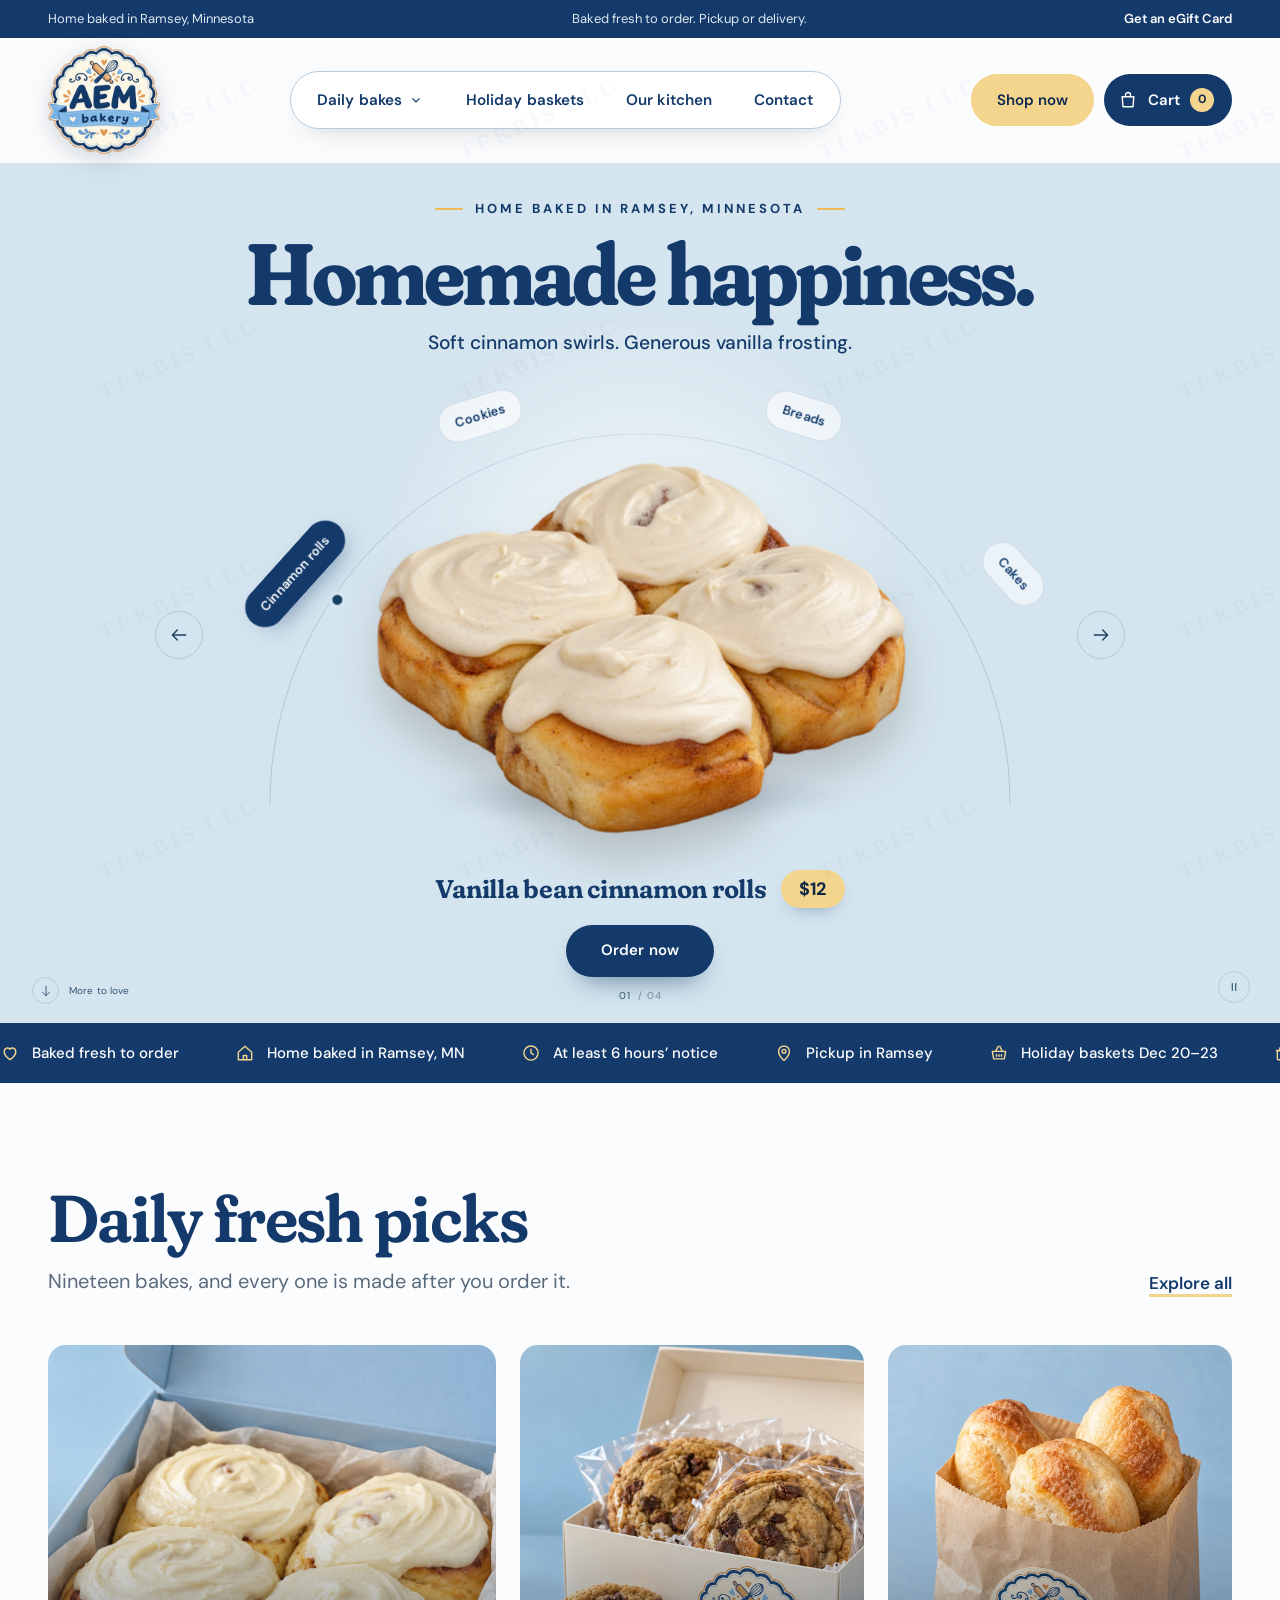
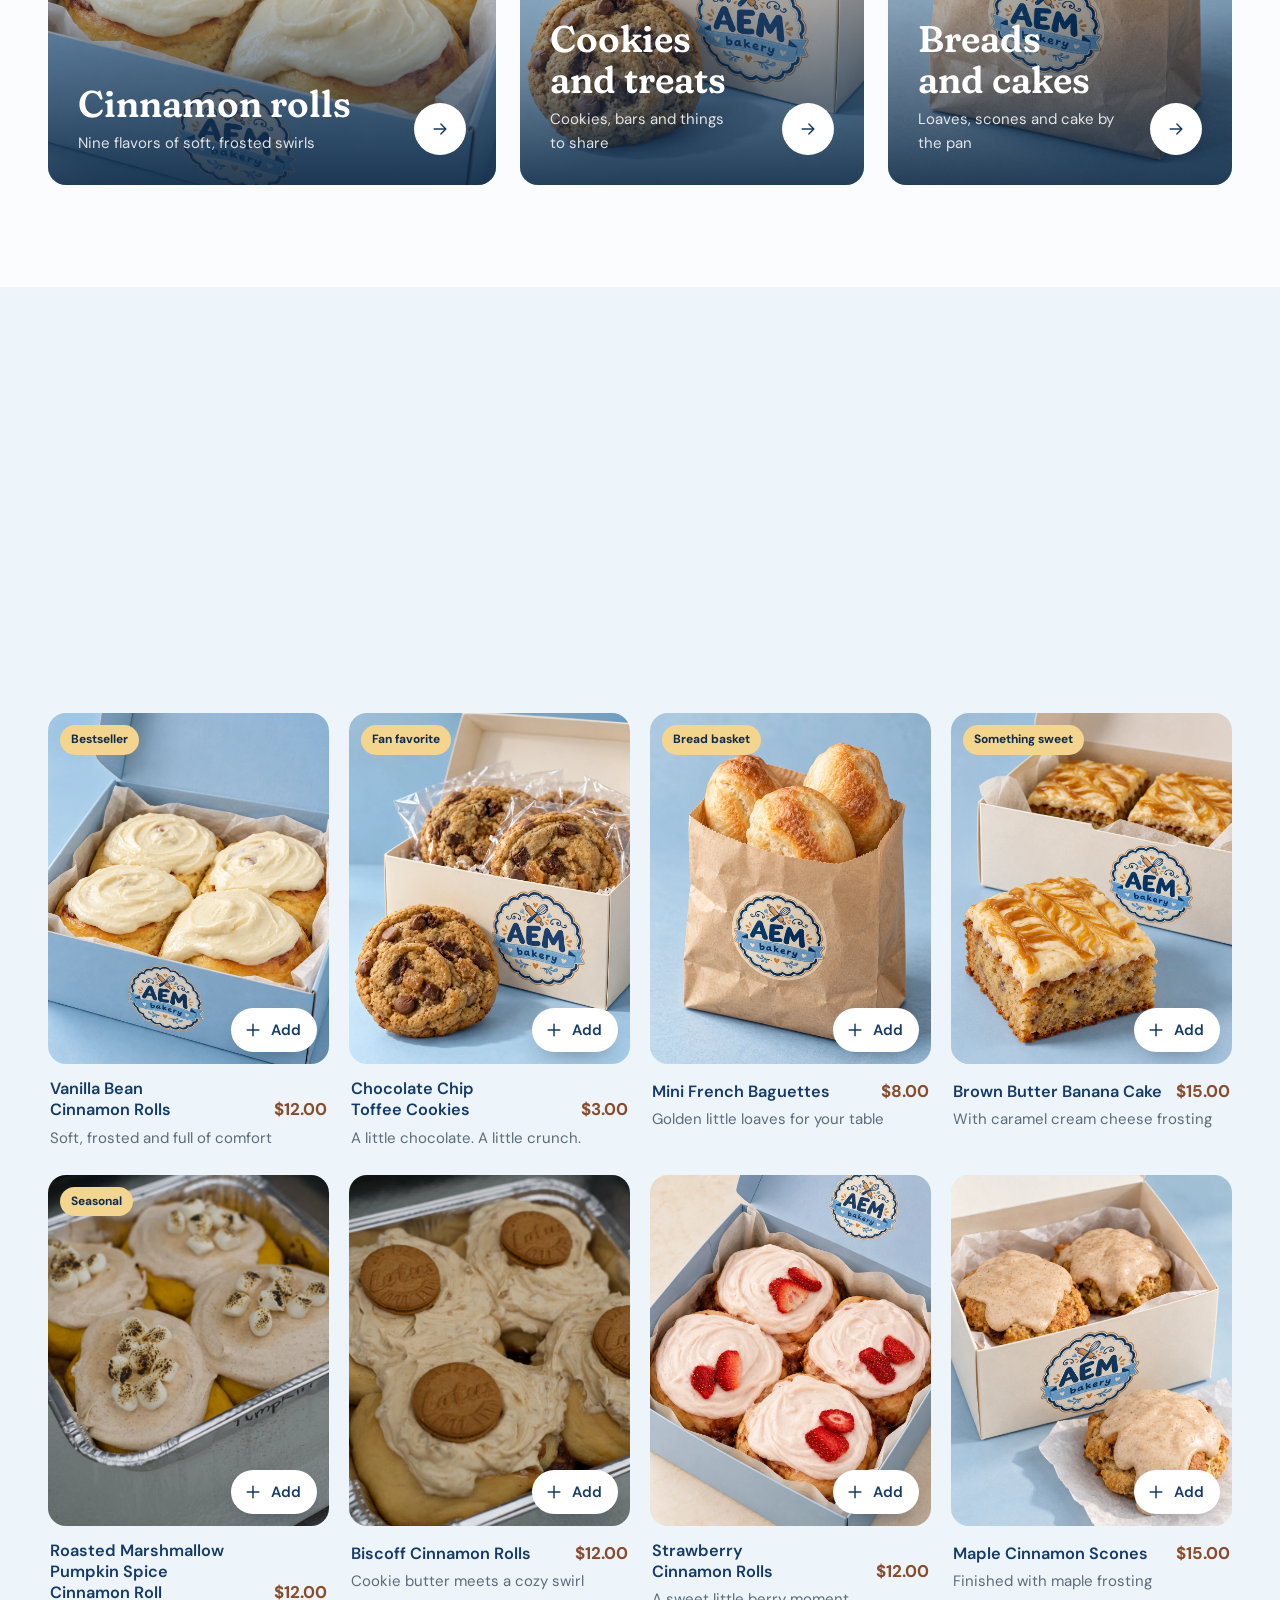
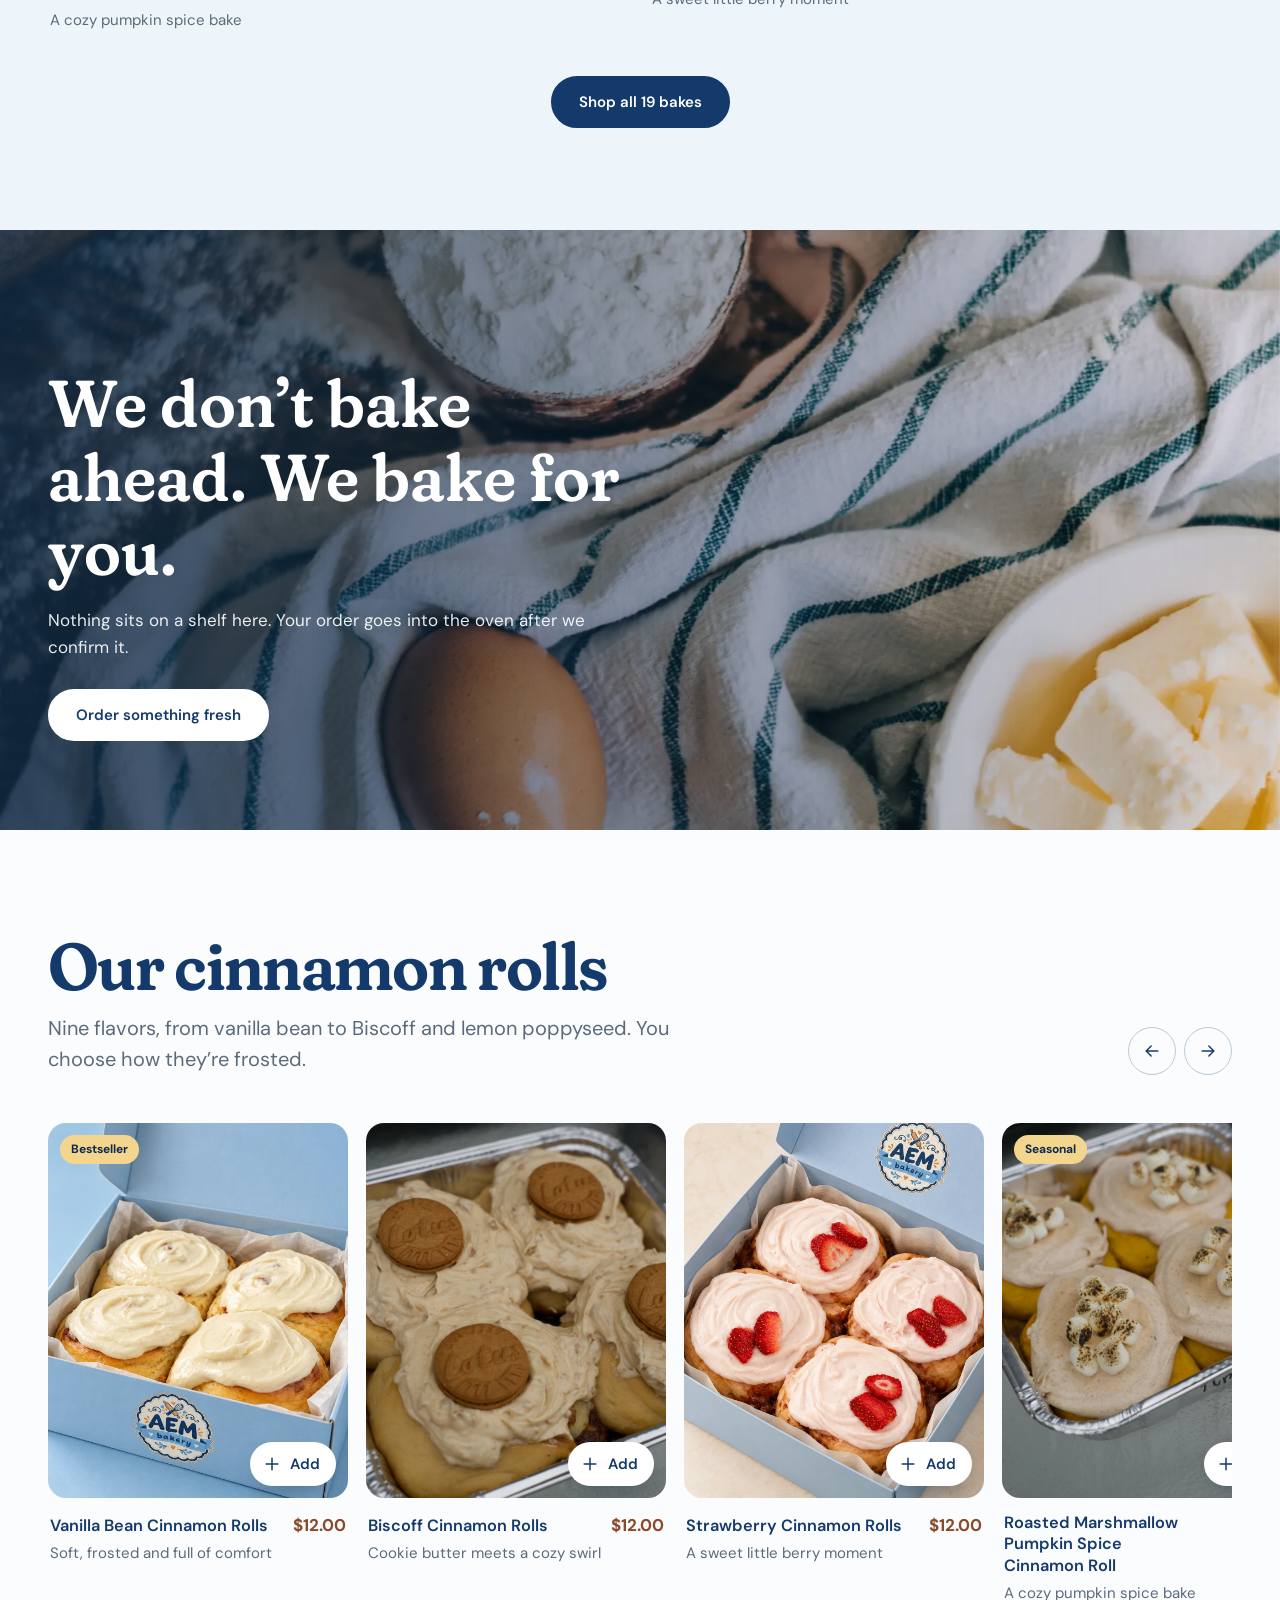
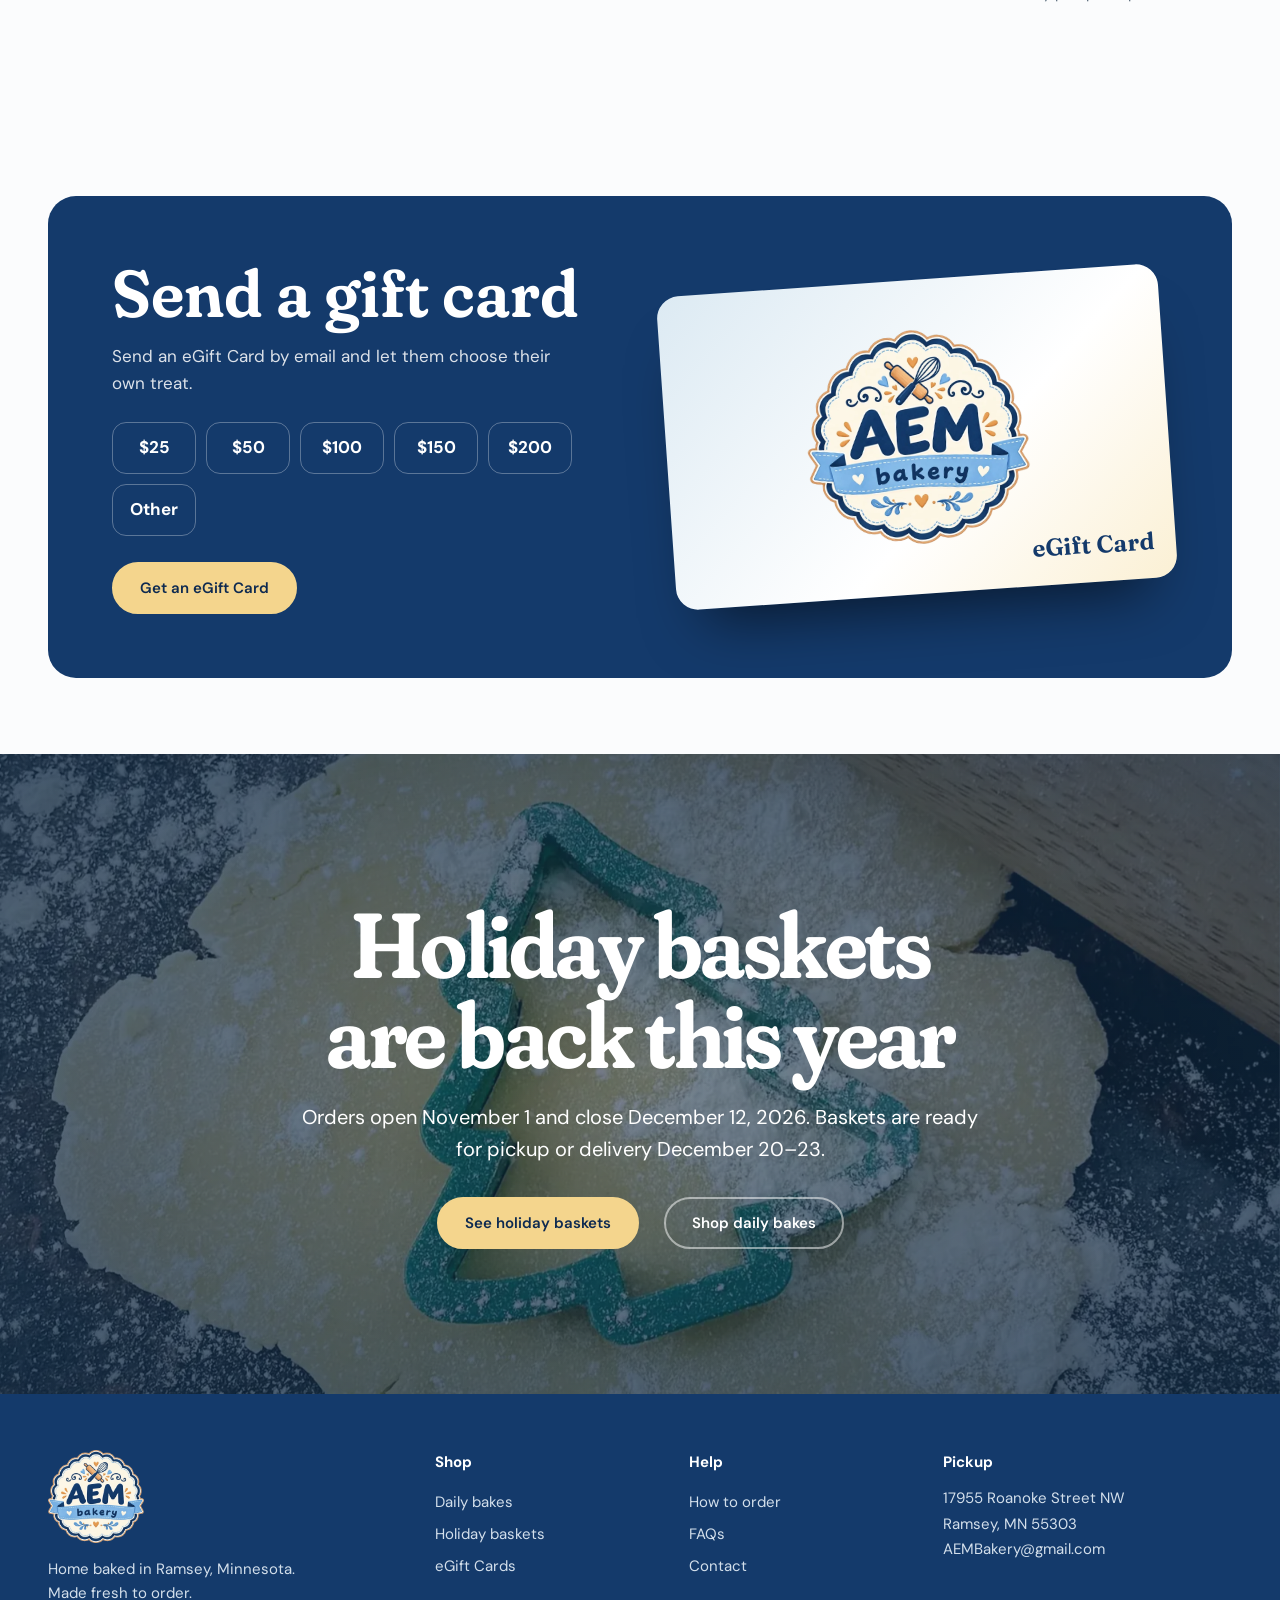
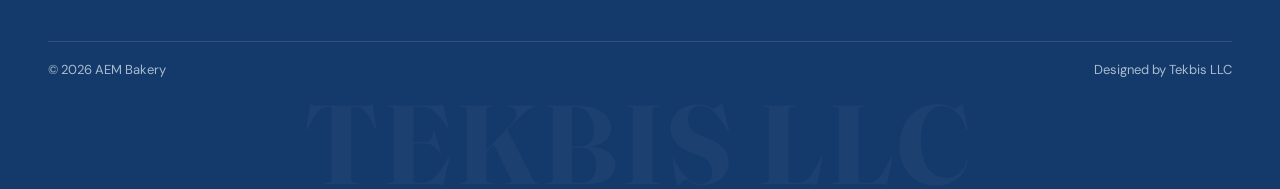
==== index.html @ f990e872 "first commit" ====
<!DOCTYPE html>

<html lang="en">
<head>
<meta charset="utf-8"/>
<meta content="width=device-width,initial-scale=1,viewport-fit=cover" name="viewport"/>
<title>AEM Bakery | Home-baked cinnamon rolls &amp; treats in Ramsey, MN</title>
<meta content="Home-baked cinnamon rolls, cookies, breads and cakes in Ramsey, Minnesota. Order online for pickup or delivery, baked fresh to order." name="description"/>
<meta content="#173a5e" name="theme-color"/>
<meta content="website" property="og:type"/>
<meta content="AEM Bakery | Home-baked cinnamon rolls &amp; treats in Ramsey, MN" property="og:title"/>
<meta content="Home-baked cinnamon rolls, cookies, breads and cakes in Ramsey, Minnesota. Order online for pickup or delivery, baked fresh to order." property="og:description"/>
<meta content="assets/studio-rolls.webp" property="og:image"/>
<link href="assets/logo.png" rel="icon" type="image/png"/>
<link as="font" crossorigin="" href="assets/fonts/fraunces-latin-full-normal.woff2" rel="preload" type="font/woff2"/>
<link as="font" crossorigin="" href="assets/fonts/dm-sans-latin-wght-normal.woff2" rel="preload" type="font/woff2"/>
<link href="https://images.unsplash.com" rel="preconnect"/>
<link href="site.css" rel="stylesheet"/>
<link href="hero.css" rel="stylesheet"/>
<link href="hero-3d.css" rel="stylesheet"/>
<script defer="" src="products.js"></script>
<script defer="" src="config.js"></script>
<script defer="" src="assets/vendor/supabase.js"></script>
<script defer="" src="data.js"></script>
<script defer="" src="app.js"></script>
</head>
<body data-page="home">
<a class="skip" href="#main">Skip to content</a>
<div class="utility"><div class="wrap">
<span class="utility-side">Home baked in Ramsey, Minnesota</span>
<span class="utility-mid">Baked fresh to order. Pickup or delivery.</span>
<span class="utility-side"><a href="gift-cards.html">Get an eGift Card</a></span>
</div></div>
<header class="site-header">
<div class="wrap header-inner">
<button aria-controls="nav-drawer" aria-expanded="false" aria-label="Open menu" class="icon-btn menu-btn"><svg aria-hidden="true" class="ui-icon" fill="none" stroke="currentColor" stroke-linecap="round" stroke-linejoin="round" stroke-width="1.7" viewbox="0 0 24 24"><path d="M4 7h16M4 12h16M4 17h10"></path></svg></button>
<a aria-label="AEM Bakery home" class="brand" href="index.html"><img alt="AEM Bakery" height="88" src="assets/logo-badge.webp" width="91"/></a>
<nav aria-label="Main" class="main-nav">
<div class="nav-item">
<button aria-controls="mega-shop" aria-expanded="false" class="nav-trigger">Daily bakes <svg aria-hidden="true" class="ui-icon" fill="none" stroke="currentColor" stroke-linecap="round" stroke-linejoin="round" stroke-width="1.7" viewbox="0 0 24 24"><path d="m7 10 5 5 5-5"></path></svg></button>
<div class="mega" id="mega-shop">
<div class="mega-links">
<a class="mega-link" href="shop.html"><img alt="" loading="lazy" src="assets/menu-18.webp"/><div><strong>Everything we bake</strong><span>All 19 daily bakes</span></div></a>
<a class="mega-link" href="shop.html?category=rolls"><img alt="" loading="lazy" src="assets/studio-rolls.webp"/><div><strong>Cinnamon rolls</strong><span>Nine flavors of soft, frosted swirls</span></div></a><a class="mega-link" href="shop.html?category=treats"><img alt="" loading="lazy" src="assets/studio-cookies.webp"/><div><strong>Cookies and treats</strong><span>Cookies, bars and things to share</span></div></a><a class="mega-link" href="shop.html?category=bakes"><img alt="" loading="lazy" src="assets/studio-bread.webp"/><div><strong>Breads and cakes</strong><span>Loaves, scones and cake by the pan</span></div></a>
</div>
<a class="mega-feature" href="holiday-baskets.html">
<img alt="" loading="lazy" src="assets/studio-strawberry.webp"/>
<div><strong>Holiday baskets</strong><span>Order Nov 1 – Dec 12, pickup Dec 20–23</span></div>
</a>
<div class="mega-foot"><span>Baked fresh to order, ready in as little as 6 hours</span><a class="link" href="gift-cards.html">eGift Cards</a></div>
</div>
</div>
<a href="holiday-baskets.html">Holiday baskets</a>
<a href="our-kitchen.html">Our kitchen</a>
<a href="contact.html">Contact</a>
</nav>
<div class="header-actions">
<a class="btn btn--butter" href="shop.html">Shop now</a>
<button aria-label="Open cart" class="cart-btn" data-open-cart=""><svg aria-hidden="true" class="ui-icon" fill="none" stroke="currentColor" stroke-linecap="round" stroke-linejoin="round" stroke-width="1.7" viewbox="0 0 24 24"><path d="M5 8h14l-1 12H6L5 8Z"></path><path d="M9 8V6a3 3 0 0 1 6 0v2"></path></svg><span class="cart-label">Cart</span><span class="cart-count" data-cart-count="">0</span></button>
</div>
</div>
</header>
<div class="drawer-backdrop" data-backdrop=""></div>
<aside aria-hidden="true" aria-label="Menu" class="nav-drawer" id="nav-drawer" inert="">
<div class="drawer-head"><a aria-label="Home" href="index.html"><img alt="AEM Bakery" src="assets/logo-badge.webp"/></a><button aria-label="Close menu" class="icon-btn" data-close-nav=""><svg aria-hidden="true" class="ui-icon" fill="none" stroke="currentColor" stroke-linecap="round" stroke-linejoin="round" stroke-width="1.7" viewbox="0 0 24 24"><path d="m6 6 12 12M18 6 6 18"></path></svg></button></div>
<nav aria-label="Mobile" class="drawer-links">
<a href="shop.html">Daily bakes <svg aria-hidden="true" class="ui-icon" fill="none" stroke="currentColor" stroke-linecap="round" stroke-linejoin="round" stroke-width="1.7" viewbox="0 0 24 24"><path d="M5 12h14m-6-6 6 6-6 6"></path></svg></a>
<a href="holiday-baskets.html">Holiday baskets <svg aria-hidden="true" class="ui-icon" fill="none" stroke="currentColor" stroke-linecap="round" stroke-linejoin="round" stroke-width="1.7" viewbox="0 0 24 24"><path d="M5 12h14m-6-6 6 6-6 6"></path></svg></a>
<a href="our-kitchen.html">Our kitchen <svg aria-hidden="true" class="ui-icon" fill="none" stroke="currentColor" stroke-linecap="round" stroke-linejoin="round" stroke-width="1.7" viewbox="0 0 24 24"><path d="M5 12h14m-6-6 6 6-6 6"></path></svg></a>
<a href="contact.html">Contact <svg aria-hidden="true" class="ui-icon" fill="none" stroke="currentColor" stroke-linecap="round" stroke-linejoin="round" stroke-width="1.7" viewbox="0 0 24 24"><path d="M5 12h14m-6-6 6 6-6 6"></path></svg></a>
</nav>
<div class="drawer-foot">
<a class="btn btn--block" href="shop.html">Shop now</a>
</div>
</aside>
<main id="main">
<section aria-label="AEM Bakery signature bakes" aria-roledescription="carousel" class="hero hero-minimal hero-3d"><div class="minimal-heading"><p data-edit="index.001">HOME BAKED IN RAMSEY, MINNESOTA</p><h1 data-edit="index.002">Homemade happiness.</h1><p class="minimal-description" id="hero-description">Soft cinnamon swirls. Generous vanilla frosting.</p></div><div aria-label="Choose a bakery collection" class="signature-orbit" role="group"><svg aria-hidden="true" class="arc-lines" viewbox="0 0 860 500"><path d="M60 455a370 370 0 0 1 740 0"></path></svg><button aria-pressed="true" class="orbit-label selected" data-slide="0">Cinnamon rolls</button><button aria-pressed="false" class="orbit-label" data-slide="1">Cookies</button><button aria-pressed="false" class="orbit-label" data-slide="2">Breads</button><button aria-pressed="false" class="orbit-label" data-slide="3">Cakes</button><div class="orbit-pointer"><span></span></div><div class="hero-stage"><div class="hero-products"><span aria-hidden="true" class="hero-plate"></span><img alt="Vanilla bean cinnamon rolls, without packaging" class="hero-product active" fetchpriority="high" src="assets/hero-clean-rolls.webp"/><img alt="Chocolate chip toffee cookies, without packaging" class="hero-product" src="assets/hero-clean-cookies.webp"/><img alt="Golden mini French baguettes, without packaging" class="hero-product" src="assets/hero-clean-bread.webp"/><img alt="Caramel-frosted banana cake pieces, without packaging" class="hero-product" src="assets/hero-clean-cake.webp"/></div></div></div><div class="minimal-product"><div class="minimal-product-line"><h2 id="hero-name">Vanilla bean cinnamon rolls</h2><span aria-hidden="true" class="minimal-divider"></span><strong id="hero-price">$12</strong></div><a class="button" href="shop.html#item-vanilla-bean-cinnamon-rolls" id="hero-order">Order now <span><svg aria-hidden="true" class="ui-icon" fill="none" stroke="currentColor" stroke-linecap="round" stroke-linejoin="round" stroke-width="1.6" viewbox="0 0 24 24"><path d="M4 12h16m-6-6 6 6-6 6"></path></svg></span></a></div><div class="hero-controls"><button aria-label="Previous bake" id="prev"><svg aria-hidden="true" class="ui-icon" fill="none" stroke="currentColor" stroke-linecap="round" stroke-linejoin="round" stroke-width="1.6" viewbox="0 0 24 24"><path d="M20 12H4m6-6-6 6 6 6"></path></svg></button><span id="slide-count">01 <i>/ 04</i></span><button aria-label="Next bake" id="next"><svg aria-hidden="true" class="ui-icon" fill="none" stroke="currentColor" stroke-linecap="round" stroke-linejoin="round" stroke-width="1.6" viewbox="0 0 24 24"><path d="M4 12h16m-6-6 6 6-6 6"></path></svg></button><button aria-label="Pause slideshow" aria-pressed="false" id="pause"><svg aria-hidden="true" class="ui-icon" fill="none" stroke="currentColor" stroke-linecap="round" stroke-width="1.7" viewbox="0 0 24 24"><path d="M9 6v12M15 6v12"></path></svg></button></div><a class="hero-scroll" href="#discover"><span><svg aria-hidden="true" class="ui-icon" fill="none" stroke="currentColor" stroke-linecap="round" stroke-linejoin="round" stroke-width="1.6" viewbox="0 0 24 24"><path d="M12 4v16m-6-6 6 6 6-6"></path></svg></span>More to love</a></section>
<div aria-label="Why order with us" class="promise"><ul><li><svg aria-hidden="true" class="ui-icon" fill="none" stroke="currentColor" stroke-linecap="round" stroke-linejoin="round" stroke-width="1.7" viewbox="0 0 24 24"><path d="M12 20s-7-4.3-7-10a4 4 0 0 1 7-2.6A4 4 0 0 1 19 10c0 5.7-7 10-7 10Z"></path></svg>Baked fresh to order</li><li><svg aria-hidden="true" class="ui-icon" fill="none" stroke="currentColor" stroke-linecap="round" stroke-linejoin="round" stroke-width="1.7" viewbox="0 0 24 24"><path d="M4 11 12 4l8 7v9H4v-9Z"></path><path d="M10 20v-5h4v5"></path></svg>Home baked in Ramsey, MN</li><li><svg aria-hidden="true" class="ui-icon" fill="none" stroke="currentColor" stroke-linecap="round" stroke-linejoin="round" stroke-width="1.7" viewbox="0 0 24 24"><circle cx="12" cy="12" r="8.5"></circle><path d="M12 7.5V12l3 2"></path></svg>At least 6 hours’ notice</li><li><svg aria-hidden="true" class="ui-icon" fill="none" stroke="currentColor" stroke-linecap="round" stroke-linejoin="round" stroke-width="1.7" viewbox="0 0 24 24"><path d="M12 21s-6.5-5.6-6.5-11a6.5 6.5 0 0 1 13 0c0 5.4-6.5 11-6.5 11Z"></path><circle cx="12" cy="10" r="2.3"></circle></svg>Pickup in Ramsey</li><li><svg aria-hidden="true" class="ui-icon" fill="none" stroke="currentColor" stroke-linecap="round" stroke-linejoin="round" stroke-width="1.7" viewbox="0 0 24 24"><path d="M4 10h16l-1.6 9H5.6L4 10Z"></path><path d="m8 10 3-6M16 10l-3-6M9 14v2M12 14v2M15 14v2"></path></svg>Holiday baskets Dec 20–23</li><li><svg aria-hidden="true" class="ui-icon" fill="none" stroke="currentColor" stroke-linecap="round" stroke-linejoin="round" stroke-width="1.7" viewbox="0 0 24 24"><rect height="11" rx="1.5" width="16" x="4" y="9"></rect><path d="M3 9h18M12 9v11M12 9S9.5 4 7.5 5.5 9 9 12 9Zm0 0s2.5-5 4.5-3.5S15 9 12 9Z"></path></svg>eGift Cards available</li><li><svg aria-hidden="true" class="ui-icon" fill="none" stroke="currentColor" stroke-linecap="round" stroke-linejoin="round" stroke-width="1.7" viewbox="0 0 24 24"><path d="M12 20s-7-4.3-7-10a4 4 0 0 1 7-2.6A4 4 0 0 1 19 10c0 5.7-7 10-7 10Z"></path></svg>Baked fresh to order</li><li><svg aria-hidden="true" class="ui-icon" fill="none" stroke="currentColor" stroke-linecap="round" stroke-linejoin="round" stroke-width="1.7" viewbox="0 0 24 24"><path d="M4 11 12 4l8 7v9H4v-9Z"></path><path d="M10 20v-5h4v5"></path></svg>Home baked in Ramsey, MN</li><li><svg aria-hidden="true" class="ui-icon" fill="none" stroke="currentColor" stroke-linecap="round" stroke-linejoin="round" stroke-width="1.7" viewbox="0 0 24 24"><circle cx="12" cy="12" r="8.5"></circle><path d="M12 7.5V12l3 2"></path></svg>At least 6 hours’ notice</li><li><svg aria-hidden="true" class="ui-icon" fill="none" stroke="currentColor" stroke-linecap="round" stroke-linejoin="round" stroke-width="1.7" viewbox="0 0 24 24"><path d="M12 21s-6.5-5.6-6.5-11a6.5 6.5 0 0 1 13 0c0 5.4-6.5 11-6.5 11Z"></path><circle cx="12" cy="10" r="2.3"></circle></svg>Pickup in Ramsey</li><li><svg aria-hidden="true" class="ui-icon" fill="none" stroke="currentColor" stroke-linecap="round" stroke-linejoin="round" stroke-width="1.7" viewbox="0 0 24 24"><path d="M4 10h16l-1.6 9H5.6L4 10Z"></path><path d="m8 10 3-6M16 10l-3-6M9 14v2M12 14v2M15 14v2"></path></svg>Holiday baskets Dec 20–23</li><li><svg aria-hidden="true" class="ui-icon" fill="none" stroke="currentColor" stroke-linecap="round" stroke-linejoin="round" stroke-width="1.7" viewbox="0 0 24 24"><rect height="11" rx="1.5" width="16" x="4" y="9"></rect><path d="M3 9h18M12 9v11M12 9S9.5 4 7.5 5.5 9 9 12 9Zm0 0s2.5-5 4.5-3.5S15 9 12 9Z"></path></svg>eGift Cards available</li></ul></div>
<section class="section" id="discover"><div class="wrap">
<div class="section-head"><div><h2 class="t-h2" data-edit="index.003">Daily fresh picks</h2><p class="t-lede" data-edit="index.004">Nineteen bakes, and every one is made after you order it.</p></div><a class="link" data-edit="index.005" href="shop.html">Explore all</a></div>
<div class="cat-grid"><a class="cat-tile" href="shop.html?category=rolls"><img alt="" data-edit="index.006" loading="lazy" src="assets/studio-rolls.webp"/><div class="cat-tile-body"><div><h3 data-edit="index.007">Cinnamon rolls</h3><p data-edit="index.008">Nine flavors of soft, frosted swirls</p></div><span class="round"><svg aria-hidden="true" class="ui-icon" fill="none" stroke="currentColor" stroke-linecap="round" stroke-linejoin="round" stroke-width="1.7" viewbox="0 0 24 24"><path d="M5 12h14m-6-6 6 6-6 6"></path></svg></span></div></a><a class="cat-tile" href="shop.html?category=treats"><img alt="" data-edit="index.009" loading="lazy" src="assets/studio-cookies.webp"/><div class="cat-tile-body"><div><h3 data-edit="index.010">Cookies and treats</h3><p data-edit="index.011">Cookies, bars and things to share</p></div><span class="round"><svg aria-hidden="true" class="ui-icon" fill="none" stroke="currentColor" stroke-linecap="round" stroke-linejoin="round" stroke-width="1.7" viewbox="0 0 24 24"><path d="M5 12h14m-6-6 6 6-6 6"></path></svg></span></div></a><a class="cat-tile" href="shop.html?category=bakes"><img alt="" data-edit="index.012" loading="lazy" src="assets/studio-bread.webp"/><div class="cat-tile-body"><div><h3 data-edit="index.013">Breads and cakes</h3><p data-edit="index.014">Loaves, scones and cake by the pan</p></div><span class="round"><svg aria-hidden="true" class="ui-icon" fill="none" stroke="currentColor" stroke-linecap="round" stroke-linejoin="round" stroke-width="1.7" viewbox="0 0 24 24"><path d="M5 12h14m-6-6 6 6-6 6"></path></svg></span></div></a></div>
</div></section>
<section class="section section--frost"><div class="wrap">
<div class="section-head"><div><h2 class="t-h2" data-edit="index.015">Our most popular bakes</h2><p class="t-lede" data-edit="index.016">Add what you like to your cart. You’ll choose pickup or delivery at checkout and pay securely online.</p></div>
<div aria-label="Filter bakes" class="tabs" role="group"><button aria-pressed="true" class="tab" data-home-filter="all">Bestsellers</button><button aria-pressed="false" class="tab" data-home-filter="rolls">Cinnamon rolls</button><button aria-pressed="false" class="tab" data-home-filter="treats">Cookies and treats</button><button aria-pressed="false" class="tab" data-home-filter="bakes">Breads and cakes</button></div>
</div>
<div class="product-grid" data-products="home"></div>
<div style="text-align:center;margin-top:44px"><a class="btn" data-edit="index.017" href="shop.html">Shop all 19 bakes</a></div>
</div></section>
<section class="photo-band" data-parallax="">
<img alt="Flour, eggs and butter on a striped kitchen towel" data-edit="index.018" decoding="async" loading="lazy" src="assets/stock/flatlay.webp"/>
<div class="wrap"><blockquote data-edit="index.019">We don’t bake ahead. We bake for you.</blockquote><p data-edit="index.020">Nothing sits on a shelf here. Your order goes into the oven after we confirm it.</p><a class="btn btn--light" data-edit="index.021" href="shop.html">Order something fresh</a></div>
</section>
<section class="section"><div class="wrap">
<div class="section-head"><div><h2 class="t-h2" data-edit="index.022">Our cinnamon rolls</h2><p class="t-lede" data-edit="index.023">Nine flavors, from vanilla bean to Biscoff and lemon poppyseed. You choose how they’re frosted.</p></div>
<div class="scroll-btns"><button aria-label="Scroll left" data-scroll="-1"><svg aria-hidden="true" class="ui-icon" fill="none" stroke="currentColor" stroke-linecap="round" stroke-linejoin="round" stroke-width="1.7" viewbox="0 0 24 24"><path d="M19 12H5m6-6-6 6 6 6"></path></svg></button><button aria-label="Scroll right" data-scroll="1"><svg aria-hidden="true" class="ui-icon" fill="none" stroke="currentColor" stroke-linecap="round" stroke-linejoin="round" stroke-width="1.7" viewbox="0 0 24 24"><path d="M5 12h14m-6-6 6 6-6 6"></path></svg></button></div></div>
<div aria-label="Cinnamon roll flavors" class="scroller" data-products="rolls-scroller" tabindex="0"></div>
</div></section>
<section class="section--tight"><div class="wrap gift">
<div>
<h2 data-edit="index.024">Send a gift card</h2>
<p data-edit="index.025">Send an eGift Card by email and let them choose their own treat.</p>
<div class="amounts"><a href="gift-cards.html?amount=25">$25</a><a href="gift-cards.html?amount=50">$50</a><a href="gift-cards.html?amount=100">$100</a><a href="gift-cards.html?amount=150">$150</a><a href="gift-cards.html?amount=200">$200</a><a href="gift-cards.html?amount=other">Other</a></div>
<a class="btn btn--butter" data-edit="index.026" href="gift-cards.html">Get an eGift Card</a>
</div>
<div aria-hidden="true" class="gift-card-visual"><img alt="" src="assets/logo-badge.webp"/><span>eGift Card</span></div>
</div></section>
<section class="cta-band" data-parallax="">
<img alt="A Christmas tree cookie cutter on rolled dough" data-edit="index.027" decoding="async" loading="lazy" src="assets/stock/rolldough.webp"/>
<div class="wrap"><h2 data-edit="index.028">Holiday baskets are back this year</h2><p data-edit="index.029">Orders open November 1 and close December 12, 2026. Baskets are ready for pickup or delivery December 20–23.</p><div class="hero-actions"><a class="btn btn--butter" data-edit="index.030" href="holiday-baskets.html">See holiday baskets</a><a class="btn btn--ghost" data-edit="index.031" href="shop.html">Shop daily bakes</a></div></div>
</section>
</main>
<footer class="site-footer">
<div class="wrap">
<div class="ft">
<div class="ft-brand">
<img alt="AEM Bakery" height="93" loading="lazy" src="assets/logo-badge.webp" width="96"/>
<p>Home baked in Ramsey, Minnesota. Made fresh to order.</p>
</div>
<nav aria-label="Shop" class="ft-col"><h3>Shop</h3>
<a href="shop.html">Daily bakes</a><a href="holiday-baskets.html">Holiday baskets</a><a href="gift-cards.html">eGift Cards</a></nav>
<nav aria-label="Help" class="ft-col"><h3>Help</h3>
<a href="our-kitchen.html#how-it-works">How to order</a><a href="contact.html#faq">FAQs</a><a href="contact.html">Contact</a></nav>
<div class="ft-col"><h3>Pickup</h3>
<address><span class="nw">17955 Roanoke Street NW</span><br/>Ramsey, MN 55303<br/><a href="mailto:AEMBakery@gmail.com">AEMBakery@gmail.com</a></address></div>
</div>
<div class="footer-base">
<span>© <span data-year="">2026</span> AEM Bakery</span>
<span>Designed by Tekbis LLC</span>
</div>
<div aria-hidden="true" class="footer-watermark">TEKBIS LLC</div>
</div>
</footer>
<aside aria-hidden="true" aria-label="Your cart" class="cart" id="cart" inert="">
<div class="cart-head"><h2>Your order</h2><button aria-label="Close cart" class="icon-btn" data-close-cart=""><svg aria-hidden="true" class="ui-icon" fill="none" stroke="currentColor" stroke-linecap="round" stroke-linejoin="round" stroke-width="1.7" viewbox="0 0 24 24"><path d="m6 6 12 12M18 6 6 18"></path></svg></button></div>
<ul class="cart-items" data-cart-items=""></ul>
<div class="cart-foot" data-cart-foot="">
<div class="cart-row"><span>Items</span><span data-cart-qty="">0</span></div>
<div class="cart-row total"><span>Subtotal</span><span data-cart-subtotal="">$0.00</span></div>
<a class="btn btn--block" href="checkout.html">Checkout</a>
<p class="t-small">Choose pickup or delivery at checkout. We confirm every order by email before we bake.</p>
</div>
</aside>
<dialog aria-labelledby="pd-title" class="pd" id="product-dialog">
<button aria-label="Close" class="icon-btn pd-close" data-close-dialog=""><svg aria-hidden="true" class="ui-icon" fill="none" stroke="currentColor" stroke-linecap="round" stroke-linejoin="round" stroke-width="1.7" viewbox="0 0 24 24"><path d="m6 6 12 12M18 6 6 18"></path></svg></button>
<div data-dialog-content=""></div>
</dialog>
<div aria-live="polite" class="toast" role="status">
<img alt="" class="toast-img" data-toast-img="" src="[data-uri]"/>
<div class="toast-body"><span class="toast-title" data-toast-title=""></span><strong data-toast-text=""></strong><span class="toast-sub" data-toast-sub=""></span></div>
<div class="toast-actions"><button class="btn btn--sm" data-open-cart="">View cart</button><a class="toast-checkout" href="checkout.html">Checkout</a></div>
<button aria-label="Dismiss" class="toast-x" data-toast-close=""><svg aria-hidden="true" class="ui-icon" fill="none" stroke="currentColor" stroke-linecap="round" stroke-linejoin="round" stroke-width="1.7" viewbox="0 0 24 24"><path d="m6 6 12 12M18 6 6 18"></path></svg></button>
</div>
</body>
</html>
---- site.css ----
/* ==========================================================================
   AEM Bakery — site stylesheet
   One file for every page except the homepage hero (hero.css + hero-3d.css).
   Palette, type and the scallop motif come from the AEM logo badge.
   ========================================================================== */

@font-face{font-family:'DM Sans';font-style:normal;font-weight:100 1000;font-display:swap;src:url(assets/fonts/dm-sans-latin-wght-normal.woff2) format('woff2')}
@font-face{font-family:'DM Sans';font-style:italic;font-weight:100 1000;font-display:swap;src:url(assets/fonts/dm-sans-latin-wght-italic.woff2) format('woff2')}
@font-face{font-family:'Fraunces';font-style:normal;font-weight:100 900;font-display:swap;src:url(assets/fonts/fraunces-latin-full-normal.woff2) format('woff2')}

:root{
  /* palette */
  --navy:#143a6b;          /* logo ink, sampled from the logo */
  --navy-deep:#0e2a50;
  --frost:#dceaf3;         /* hero blue, lightened */
  --frost-2:#eef5fa;
  --snow:#fbfcfd;          /* frosting white page */
  --butter:#f4d58d;
  --butter-soft:#fbf0d4;
  --cinnamon:#8a4b2a;
  --text:#1f2f40;
  --muted:#5a6b7c;
  --line:#d6e2ec;
  --line-strong:#b9cbda;
  --danger:#a33a2a;
  --ok:#2f6b4a;

  /* type */
  --serif:'Fraunces',Georgia,'Times New Roman',serif;
  --sans:'DM Sans',system-ui,-apple-system,'Segoe UI',Arial,sans-serif;

  /* scale (1.25 minor third-ish, clamped) */
  --fs-xs:.8125rem; --fs-sm:.9375rem; --fs-base:1.0625rem; --fs-md:1.25rem;
  --fs-lg:clamp(1.65rem,1.2rem + 1.4vw,2.35rem);
  --fs-xl:clamp(2.5rem,1.5rem + 3.3vw,4.6rem);
  --fs-2xl:clamp(3.1rem,1.6rem + 5.2vw,6.6rem);

  --wrap:1240px;
  --gutter:clamp(16px,4vw,48px);
  --radius:18px;
  --radius-sm:10px;
  --ease:cubic-bezier(.22,1,.36,1);
  --header-h:100px;
  --scallop:14px;
}

*,*::before,*::after{box-sizing:border-box}
html{-webkit-text-size-adjust:100%;scroll-behavior:smooth;scroll-padding-top:calc(var(--header-h) + 24px)}
body{margin:0;background:var(--snow);color:var(--text);font-family:var(--sans);font-size:var(--fs-base);line-height:1.6;-webkit-font-smoothing:antialiased;overflow-x:clip;text-rendering:optimizeLegibility}
img,svg,video{display:block;max-width:100%}
img{height:auto}
a{color:inherit}
button,input,select,textarea{font:inherit;color:inherit}
button{cursor:pointer;background:none;border:0;padding:0}
:where(h1,h2,h3,h4){margin:0;font-weight:400;text-wrap:balance}
:where(p){margin:0;text-wrap:pretty}
:focus-visible{outline:3px solid var(--butter);outline-offset:3px;border-radius:4px}
.sr-only{position:absolute!important;width:1px;height:1px;overflow:hidden;clip:rect(0 0 0 0);white-space:nowrap}
.skip{position:absolute;left:12px;top:-60px;z-index:100;background:var(--navy);color:#fff;padding:10px 16px;border-radius:8px;text-decoration:none}
.skip:focus{top:12px}
.ui-icon{width:20px;height:20px;flex-shrink:0;pointer-events:none}
body.locked{overflow:hidden}

/* ---------- type ---------- */
.serif{font-family:var(--serif)}
.t-display{font-family:var(--serif);font-weight:650;font-variation-settings:'SOFT' 100,'WONK' 0;font-size:var(--fs-2xl);line-height:.98;letter-spacing:-.03em;color:var(--navy)}
.t-h2{font-family:var(--serif);font-weight:620;font-variation-settings:'SOFT' 100,'WONK' 0;font-size:var(--fs-xl);line-height:1.02;letter-spacing:-.025em;color:var(--navy)}
.t-h3{font-family:var(--serif);font-weight:600;font-variation-settings:'SOFT' 100,'WONK' 0;font-size:var(--fs-lg);line-height:1.15;color:var(--navy)}
.t-lede{font-size:var(--fs-md);line-height:1.55;color:var(--muted);max-width:56ch}
.t-small{font-size:var(--fs-sm);color:var(--muted)}
.kicker{display:block;font-size:var(--fs-sm);font-weight:600;color:var(--cinnamon);margin-bottom:.6rem}
.link{color:var(--navy);font-weight:600;text-decoration:underline;text-decoration-color:var(--butter);text-decoration-thickness:3px;text-underline-offset:5px;transition:text-decoration-color .2s}
.link:hover{text-decoration-color:var(--navy)}

/* ---------- layout ---------- */
.wrap{width:min(var(--wrap),100% - 2*var(--gutter));margin-inline:auto}
.section{padding-block:clamp(64px,8vw,120px)}
.section--tight{padding-block:clamp(48px,6vw,80px)}
.section--frost{background:var(--frost-2)}
.section-head{display:flex;align-items:end;justify-content:space-between;gap:24px 40px;flex-wrap:wrap;margin-bottom:clamp(28px,4vw,48px)}
.section-head > div{max-width:640px}
.section-head .t-lede{margin-top:.8rem}

/* scallop edges — the bakery-box doily from the logo badge */
.scallop-top,.scallop-bottom{position:relative}
.scallop-top::before,.scallop-bottom::after{content:'';position:absolute;left:0;right:0;height:var(--scallop);background:radial-gradient(var(--scallop) at 50% 100%,var(--scallop-c,var(--snow)) 97%,transparent 100%) 0 0/calc(var(--scallop)*2) var(--scallop) repeat-x;pointer-events:none;z-index:2}
.scallop-top::before{top:calc(var(--scallop)*-1 + 1px)}
.scallop-bottom{z-index:21}
.scallop-bottom::after{bottom:calc(var(--scallop)*-1 + 1px);background-image:radial-gradient(var(--scallop) at 50% 0,var(--scallop-c,var(--snow)) 97%,transparent 100%)}

/* ---------- buttons ---------- */
.btn{display:inline-flex;align-items:center;justify-content:center;gap:10px;min-height:52px;padding:0 26px;border-radius:999px;background:var(--navy);color:#fff;font-weight:600;font-size:var(--fs-sm);text-decoration:none;border:2px solid var(--navy);transition:background .2s,color .2s,border-color .2s,transform .2s var(--ease);white-space:nowrap}
.btn:hover{background:var(--navy-deep);border-color:var(--navy-deep)}
.btn:active{transform:scale(.98)}
.btn--ghost{background:transparent;color:var(--navy);border-color:var(--line-strong)}
.btn--ghost:hover{background:var(--navy);color:#fff;border-color:var(--navy)}
.btn--butter{background:var(--butter);border-color:var(--butter);color:var(--navy-deep)}
.btn--butter:hover{background:#f0c96a;border-color:#f0c96a}
.btn--light{background:#fff;border-color:#fff;color:var(--navy)}
.btn--light:hover{background:var(--butter);border-color:var(--butter)}
.btn--block{width:100%}
.btn--sm{min-height:42px;padding:0 18px}
.btn[disabled]{opacity:.5;pointer-events:none}
.icon-btn{display:inline-grid;place-items:center;width:44px;height:44px;border-radius:50%;color:var(--navy);transition:background .2s}
.icon-btn:hover{background:var(--frost)}

/* ---------- utility bar ---------- */
.utility{background:var(--navy);color:#dfe9f2;font-size:var(--fs-xs)}
.utility .wrap{display:flex;justify-content:space-between;align-items:center;gap:16px;min-height:38px}
.utility a{color:#fff;text-decoration:none;font-weight:600}
.utility a:hover{text-decoration:underline}
.utility-mid{text-align:center}
@media(max-width:860px){.utility-side{display:none}.utility .wrap{justify-content:center}}

/* ---------- header ---------- */
.site-header{position:sticky;top:0;z-index:40;background:rgba(251,252,253,.92);backdrop-filter:saturate(1.4) blur(14px);-webkit-backdrop-filter:saturate(1.4) blur(14px);border-bottom:1px solid transparent;transition:border-color .25s,box-shadow .25s}
.site-header.is-scrolled{border-bottom-color:var(--line);box-shadow:0 6px 24px -18px rgba(15,41,68,.45)}
.header-inner{display:grid;grid-template-columns:1fr auto 1fr;align-items:center;gap:20px;height:var(--header-h)}
.brand{display:flex;align-items:center;gap:12px;text-decoration:none;justify-self:start}
.brand img{width:auto;height:88px;filter:drop-shadow(0 4px 10px rgba(15,41,68,.12))}
.brand-name{font-family:var(--serif);font-weight:600;font-variation-settings:'SOFT' 100,'WONK' 0;font-size:1.25rem;color:var(--navy);line-height:1}
.brand-name small{display:block;font-family:var(--sans);font-size:.75rem;color:var(--muted);margin-top:4px}
.main-nav{display:flex;align-items:center;gap:4px}
.main-nav > a,.nav-trigger{display:inline-flex;align-items:center;gap:6px;height:44px;padding:0 16px;border-radius:999px;color:var(--navy);font-weight:500;font-size:var(--fs-sm);text-decoration:none;transition:background .2s}
.main-nav > a:hover,.nav-trigger:hover,.nav-item.open .nav-trigger{background:var(--frost)}
.main-nav > a[aria-current="page"],.nav-trigger[aria-current="page"]{background:var(--navy);color:#fff}
.nav-trigger .ui-icon{width:16px;height:16px;transition:transform .25s}
.nav-item{position:relative}
.nav-item.open .nav-trigger .ui-icon{transform:rotate(180deg)}
.header-actions{display:flex;align-items:center;gap:8px;justify-self:end}
.cart-btn{position:relative;display:inline-flex;align-items:center;gap:10px;height:48px;padding:0 18px 0 14px;border-radius:999px;background:var(--navy);color:#fff;font-weight:600;font-size:var(--fs-sm);transition:background .2s}
.cart-btn:hover{background:var(--navy-deep)}
.cart-count{display:inline-grid;place-items:center;min-width:24px;height:24px;padding:0 6px;border-radius:999px;background:var(--butter);color:var(--navy-deep);font-size:.75rem;font-weight:700}
.cart-count.bump{animation:bump .45s var(--ease)}
@keyframes bump{40%{transform:scale(1.35)}}
.menu-btn{display:none}

/* mega menu */
.mega{position:absolute;top:calc(100% + 14px);left:50%;transform:translate(-50%,8px);width:min(760px,calc(100vw - 48px));background:#fff;border:1px solid var(--line);border-radius:22px;box-shadow:0 30px 60px -30px rgba(15,41,68,.35);padding:18px;display:grid;grid-template-columns:1.25fr 1fr;gap:18px;opacity:0;visibility:hidden;transition:opacity .2s,transform .25s var(--ease),visibility .2s}
.nav-item.open .mega{opacity:1;visibility:visible;transform:translate(-50%,0)}
.mega-links{display:grid;gap:4px;align-content:start}
.mega-link{display:grid;grid-template-columns:64px 1fr;gap:14px;align-items:center;padding:8px;border-radius:14px;text-decoration:none;transition:background .2s}
.mega-link:hover{background:var(--frost-2)}
.mega-link img{width:64px;height:64px;border-radius:12px;object-fit:cover}
.mega-link strong{display:block;color:var(--navy);font-weight:600}
.mega-link span{font-size:var(--fs-xs);color:var(--muted)}
.mega-feature{position:relative;border-radius:16px;overflow:hidden;min-height:250px;display:flex;align-items:flex-end;text-decoration:none;color:#fff}
.mega-feature img{position:absolute;inset:0;width:100%;height:100%;object-fit:cover;transition:transform .6s var(--ease)}
.mega-feature:hover img{transform:scale(1.04)}
.mega-feature::after{content:'';position:absolute;inset:0;background:linear-gradient(to top,rgba(15,41,68,.85),rgba(15,41,68,0) 60%)}
.mega-feature div{position:relative;z-index:1;padding:18px}
.mega-feature strong{display:block;font-family:var(--serif);font-weight:600;font-variation-settings:'SOFT' 100,'WONK' 0;font-size:1.35rem;font-weight:400;line-height:1.15}
.mega-feature span{font-size:var(--fs-xs);opacity:.85}
.mega-foot{grid-column:1/-1;display:flex;justify-content:space-between;align-items:center;gap:12px;border-top:1px solid var(--line);padding:14px 8px 2px;font-size:var(--fs-sm);color:var(--muted)}

/* mobile drawer */
.drawer-backdrop{position:fixed;inset:0;background:rgba(15,41,68,.45);opacity:0;visibility:hidden;transition:opacity .3s,visibility .3s;z-index:60}
.drawer-backdrop.show{opacity:1;visibility:visible}
.nav-drawer{position:fixed;inset:0 auto 0 0;width:min(420px,100vw);background:var(--snow);z-index:70;transform:translateX(-100%);transition:transform .4s var(--ease);display:flex;flex-direction:column;overflow-y:auto}
.nav-drawer.open{transform:none}
.drawer-head{display:flex;justify-content:space-between;align-items:center;padding:14px var(--gutter);border-bottom:1px solid var(--line)}
.drawer-head img{height:64px;width:auto}
.drawer-links{padding:12px var(--gutter);display:grid}
.drawer-links > a{display:flex;justify-content:space-between;align-items:center;padding:16px 0;border-bottom:1px solid var(--line);font-family:var(--serif);font-weight:600;font-variation-settings:'SOFT' 100,'WONK' 0;font-size:1.6rem;color:var(--navy);text-decoration:none}
.drawer-links > a[aria-current="page"]{color:var(--cinnamon)}
.drawer-cats{display:grid;grid-template-columns:repeat(3,1fr);gap:10px;padding:8px var(--gutter) 20px}
.drawer-cats a{text-decoration:none;font-size:var(--fs-xs);font-weight:600;color:var(--navy);text-align:center}
.drawer-cats img{aspect-ratio:1;object-fit:cover;border-radius:14px;margin-bottom:6px;width:100%}
.drawer-foot{margin-top:auto;padding:20px var(--gutter) 28px;background:var(--frost-2);display:grid;gap:12px;font-size:var(--fs-sm)}
.drawer-foot a:not(.btn){color:var(--navy);font-weight:600}

@media(max-width:1000px){
  .main-nav{display:none}
  .menu-btn{display:inline-grid}
  .header-inner{grid-template-columns:auto 1fr auto}
  .brand{justify-self:center;grid-column:2}
  .menu-btn{grid-column:1;grid-row:1}
  .header-actions{grid-column:3}
}
@media(max-width:560px){
  :root{--header-h:76px}
  .brand img{height:64px}
  .brand-name{display:none}
  .cart-btn{padding:0 12px;height:44px}
  .cart-btn .cart-label{display:none}
}

/* ---------- inner page hero ---------- */
.page-hero{position:relative;background:var(--frost);--scallop-c:var(--frost)}
.page-hero-grid{display:grid;grid-template-columns:minmax(0,1fr) minmax(0,1.15fr);gap:clamp(28px,5vw,72px);align-items:center;padding-block:clamp(40px,6vw,80px) clamp(56px,7vw,96px)}
.crumbs{display:flex;gap:8px;font-size:var(--fs-xs);color:var(--muted);margin-bottom:22px;list-style:none;padding:0}
.crumbs a{color:var(--navy);text-decoration:none;font-weight:600}
.crumbs li+li::before{content:'/';margin-right:8px;color:var(--line-strong)}
.page-hero .t-display{margin-bottom:20px}
.page-hero .t-lede{margin-bottom:28px}
.hero-actions{display:flex;gap:12px;flex-wrap:wrap;align-items:center}
.hero-facts{display:flex;flex-wrap:wrap;gap:10px;margin-top:28px;list-style:none;padding:0}
.hero-facts li{display:inline-flex;align-items:center;gap:8px;padding:8px 14px;background:rgba(255,255,255,.7);border-radius:999px;font-size:var(--fs-xs);font-weight:600;color:var(--navy)}
.hero-facts svg{width:16px;height:16px}
.page-hero-media{position:relative;aspect-ratio:5/4}
.page-hero-media .main{position:absolute;inset:0;width:100%;height:100%;object-fit:cover;border-radius:28px 28px 220px 28px;box-shadow:0 40px 80px -40px rgba(15,41,68,.55)}
.page-hero-media .inset{position:absolute;left:-7%;bottom:-8%;width:38%;aspect-ratio:1;object-fit:cover;border-radius:50%;border:8px solid var(--frost);box-shadow:0 20px 40px -20px rgba(15,41,68,.5)}
.seal{position:absolute;isolation:isolate;z-index:3;right:4%;top:-5%;width:118px;height:118px;display:grid;place-items:center;text-align:center;color:var(--navy-deep);font-family:var(--serif);font-weight:600;font-variation-settings:'SOFT' 100,'WONK' 0;font-size:.95rem;line-height:1.1;padding:18px}
.seal::before{content:'';position:absolute;inset:0;background:var(--butter);z-index:-1;-webkit-mask:url("data:image/svg+xml,%3Csvg xmlns='http://www.w3.org/2000/svg' viewBox='0 0 100 100'%3E%3Cpath d='M50 2l5.4 6.6 8-3.3 2.6 8.2 8.6.5-.6 8.6 8.1 2.9-3.4 7.9 6.4 5.6-6.4 5.6 3.4 7.9-8.1 2.9.6 8.6-8.6.5-2.6 8.2-8-3.3L50 98l-5.4-6.6-8 3.3-2.6-8.2-8.6-.5.6-8.6-8.1-2.9 3.4-7.9L5 50l6.4-5.6-3.4-7.9 8.1-2.9-.6-8.6 8.6-.5 2.6-8.2 8 3.3z'/%3E%3C/svg%3E") center/contain no-repeat;mask:url("data:image/svg+xml,%3Csvg xmlns='http://www.w3.org/2000/svg' viewBox='0 0 100 100'%3E%3Cpath d='M50 2l5.4 6.6 8-3.3 2.6 8.2 8.6.5-.6 8.6 8.1 2.9-3.4 7.9 6.4 5.6-6.4 5.6 3.4 7.9-8.1 2.9.6 8.6-8.6.5-2.6 8.2-8-3.3L50 98l-5.4-6.6-8 3.3-2.6-8.2-8.6-.5.6-8.6-8.1-2.9 3.4-7.9L5 50l6.4-5.6-3.4-7.9 8.1-2.9-.6-8.6 8.6-.5 2.6-8.2 8 3.3z'/%3E%3C/svg%3E") center/contain no-repeat;animation:spin 40s linear infinite}
.seal span{position:relative}
@keyframes spin{to{transform:rotate(360deg)}}
@media(max-width:880px){
  .page-hero-grid{grid-template-columns:1fr}
  .page-hero-media{order:-1;aspect-ratio:4/3;margin:0 0 8px}
  .page-hero-media .inset{width:30%;left:auto;right:6%;bottom:-10%}
  .seal{width:92px;height:92px;font-size:.78rem;left:4%;right:auto;top:-6%}
}

/* ---------- category tiles ---------- */
.cat-grid{display:grid;grid-template-columns:1.3fr 1fr 1fr;gap:clamp(12px,2vw,24px)}
.cat-tile{position:relative;display:flex;flex-direction:column;justify-content:flex-end;min-height:440px;border-radius:var(--radius);overflow:hidden;text-decoration:none;color:#fff;isolation:isolate}
.cat-tile img{position:absolute;inset:0;width:100%;height:100%;object-fit:cover;z-index:-2;transition:transform .8s var(--ease)}
.cat-tile::before{content:'';position:absolute;inset:0;z-index:-1;background:linear-gradient(to top,rgba(15,41,68,.88) 0%,rgba(15,41,68,.25) 45%,rgba(15,41,68,0) 70%)}
.cat-tile:hover img{transform:scale(1.05)}
.cat-tile-body{padding:clamp(20px,2.5vw,30px);display:flex;justify-content:space-between;align-items:end;gap:16px}
.cat-tile h3{font-family:var(--serif);font-weight:600;font-variation-settings:'SOFT' 100,'WONK' 0;font-size:var(--fs-lg);line-height:1.1}
.cat-tile p{font-size:var(--fs-sm);opacity:.85;margin-top:6px}
.cat-tile .round{flex-shrink:0;display:grid;place-items:center;width:52px;height:52px;border-radius:50%;background:#fff;color:var(--navy);transition:background .2s,transform .3s var(--ease)}
.cat-tile:hover .round{background:var(--butter);transform:rotate(-45deg)}
@media(max-width:900px){.cat-grid{grid-template-columns:1fr 1fr}.cat-tile:first-child{grid-column:1/-1;min-height:360px}.cat-tile{min-height:300px}}
@media(max-width:560px){.cat-grid{grid-template-columns:1fr}.cat-tile,.cat-tile:first-child{min-height:260px}}

/* ---------- product cards ---------- */
.tabs{display:flex;gap:6px;flex-wrap:wrap}
.tab{height:42px;padding:0 18px;border-radius:999px;border:1.5px solid var(--line-strong);color:var(--navy);font-weight:600;font-size:var(--fs-sm);transition:background .2s,color .2s,border-color .2s}
.tab:hover{border-color:var(--navy)}
.tab[aria-pressed="true"]{background:var(--navy);border-color:var(--navy);color:#fff}
.product-grid{display:grid;grid-template-columns:repeat(4,minmax(0,1fr));gap:clamp(14px,2vw,28px) clamp(12px,1.6vw,22px)}
@media(max-width:1100px){.product-grid{grid-template-columns:repeat(3,minmax(0,1fr))}}
@media(max-width:780px){.product-grid{grid-template-columns:repeat(2,minmax(0,1fr))}}
.card{display:flex;flex-direction:column;min-width:0}
.card-media{position:relative;aspect-ratio:4/5;border-radius:var(--radius);overflow:hidden;background:var(--frost)}
.card-media > button[data-view]{display:block;width:100%;height:100%}
.card-media img{width:100%;height:100%;object-fit:cover;transition:transform .7s var(--ease)}
.card:hover .card-media img{transform:scale(1.04)}
.badge{position:absolute;left:12px;top:12px;z-index:1;padding:5px 11px;border-radius:999px;background:var(--butter);color:var(--navy-deep);font-size:.75rem;font-weight:700;pointer-events:none}
.quick-add{position:absolute;right:12px;bottom:12px;z-index:1;display:inline-flex;align-items:center;gap:8px;height:44px;padding:0 16px 0 12px;border-radius:999px;background:#fff;color:var(--navy);font-weight:600;font-size:var(--fs-sm);box-shadow:0 10px 24px -10px rgba(15,41,68,.5);transition:background .2s,color .2s,transform .2s var(--ease)}
.quick-add:hover{background:var(--navy);color:#fff}
.quick-add:active{transform:scale(.96)}
.quick-add.added{background:var(--ok);color:#fff}
.card-body{padding:14px 2px 0;display:grid;gap:4px}
.card-title{display:flex;justify-content:space-between;align-items:baseline;gap:12px}
.card-title h3{font-family:var(--sans);font-weight:600;font-size:1.02rem;line-height:1.3;color:var(--navy)}
.card-title h3 button{text-align:left}
.card-title h3 button:hover{text-decoration:underline;text-underline-offset:3px}
.price{font-weight:700;color:var(--cinnamon);white-space:nowrap}
.card-body p{font-size:var(--fs-sm);color:var(--muted);line-height:1.45}
@media(max-width:560px){
  .quick-add{height:40px;width:40px;padding:0;justify-content:center;right:8px;bottom:8px}
  .quick-add .qa-label{display:none}
  .card-title{flex-direction:column;gap:2px}
  .card-title h3{font-size:.95rem}
  .card-body p{display:none}
  .badge{left:8px;top:8px;font-size:.7rem}
}

/* ---------- shop toolbar ---------- */
.shop-bar{position:sticky;top:var(--header-h);z-index:20;background:rgba(251,252,253,.95);backdrop-filter:blur(12px);-webkit-backdrop-filter:blur(12px);border-bottom:1px solid var(--line);padding-block:14px;margin-bottom:28px}
.shop-bar .wrap{display:flex;gap:12px;align-items:center;justify-content:space-between;flex-wrap:wrap}
.shop-tools{display:flex;gap:10px;align-items:center}
.field-inline{position:relative}
.field-inline svg{position:absolute;left:14px;top:50%;transform:translateY(-50%);width:18px;height:18px;color:var(--muted)}
.field-inline input{height:44px;width:240px;padding:0 16px 0 40px;border-radius:999px;border:1.5px solid var(--line-strong);background:#fff}
.field-inline input:focus{outline:none;border-color:var(--navy)}
.select-pill{height:44px;padding:0 38px 0 16px;border-radius:999px;border:1.5px solid var(--line-strong);background:#fff url("data:image/svg+xml,%3Csvg xmlns='http://www.w3.org/2000/svg' viewBox='0 0 24 24' fill='none' stroke='%23173a5e' stroke-width='2'%3E%3Cpath d='m7 10 5 5 5-5'/%3E%3C/svg%3E") right 12px center/18px no-repeat;appearance:none;font-weight:600;color:var(--navy);font-size:var(--fs-sm)}
.results-line{display:flex;justify-content:space-between;align-items:center;margin-bottom:22px;font-size:var(--fs-sm);color:var(--muted)}
.empty{padding:60px 20px;text-align:center;border:1.5px dashed var(--line-strong);border-radius:var(--radius);color:var(--muted)}
.empty strong{display:block;font-family:var(--serif);font-weight:600;font-variation-settings:'SOFT' 100,'WONK' 0;font-weight:400;font-size:var(--fs-lg);color:var(--navy);margin-bottom:6px}
@media(max-width:780px){
  .shop-bar .tabs{flex-wrap:nowrap;overflow-x:auto;scrollbar-width:none;width:calc(100% + 2*var(--gutter));margin-inline:calc(var(--gutter)*-1);padding-inline:var(--gutter)}
  .shop-bar .tabs::-webkit-scrollbar{display:none}
  .tab{flex-shrink:0}
  .shop-tools{width:100%}
  .field-inline{flex:1}
  .field-inline input{width:100%}
}

/* ---------- story split ---------- */
.story{display:grid;grid-template-columns:1.05fr 1fr;gap:clamp(32px,6vw,96px);align-items:center}
.story-media{position:relative;padding-bottom:12%}
.story-media .big{width:88%;aspect-ratio:4/5;object-fit:cover;border-radius:220px 220px 24px 24px}
.story-media .small{position:absolute;right:0;bottom:0;width:46%;aspect-ratio:1;object-fit:cover;border-radius:24px;border:8px solid var(--snow);box-shadow:0 30px 60px -30px rgba(15,41,68,.5)}
.story-copy .t-h2{margin-bottom:22px}
.story-copy p+p{margin-top:1em}
.story-copy p{color:var(--muted);max-width:52ch}
.story-copy .btn{margin-top:30px}
.signature{display:flex;align-items:center;gap:14px;margin-top:28px;padding-top:24px;border-top:1px solid var(--line)}
.signature img{width:64px;height:auto}
.signature strong{display:block;color:var(--navy);font-family:var(--serif);font-weight:600;font-variation-settings:'SOFT' 100,'WONK' 0;font-weight:400;font-size:1.1rem}
.signature span{font-size:var(--fs-xs);color:var(--muted)}
@media(max-width:880px){.story{grid-template-columns:1fr}.story-media{max-width:520px}}

/* ---------- steps ---------- */
.steps{display:grid;grid-template-columns:repeat(3,1fr);gap:clamp(16px,2.5vw,32px);counter-reset:step;list-style:none;padding:0;margin:0}
.step{background:#fff;border-radius:var(--radius);overflow:hidden;display:flex;flex-direction:column}
.step img{aspect-ratio:16/11;object-fit:cover;width:100%}
.step-body{padding:22px 24px 26px;position:relative}
.step-num{position:absolute;top:-30px;left:20px;display:grid;place-items:center;width:56px;height:56px;border-radius:50%;background:var(--navy);color:#fff;font-family:var(--serif);font-weight:600;font-variation-settings:'SOFT' 100,'WONK' 0;font-size:1.4rem;border:5px solid #fff}
.step h3{font-family:var(--serif);font-weight:600;font-variation-settings:'SOFT' 100,'WONK' 0;font-size:1.4rem;color:var(--navy);margin:18px 0 8px}
.step p{color:var(--muted);font-size:var(--fs-sm)}
@media(max-width:880px){.steps{grid-template-columns:1fr;max-width:560px}}

/* ---------- full-bleed photo band ---------- */
.photo-band{position:relative;min-height:clamp(380px,48vw,600px);display:grid;align-items:end;color:#fff;isolation:isolate;overflow:hidden}
.photo-band img{position:absolute;inset:0;width:100%;height:120%;object-fit:cover;z-index:-2;will-change:transform}
.photo-band::before{content:'';position:absolute;inset:0;z-index:-1;background:linear-gradient(90deg,rgba(15,41,68,.82) 0%,rgba(15,41,68,.35) 55%,rgba(15,41,68,.05) 100%)}
.photo-band .wrap{padding-block:clamp(48px,7vw,96px)}
.photo-band blockquote{margin:0;max-width:620px;font-family:var(--serif);font-weight:600;font-variation-settings:'SOFT' 100,'WONK' 0;font-size:var(--fs-xl);line-height:1.12}
.photo-band p{margin-top:18px;max-width:46ch;opacity:.9}
.photo-band .btn{margin-top:28px}

/* ---------- duo panels ---------- */
.duo{display:grid;grid-template-columns:1.2fr 1fr;gap:clamp(14px,2vw,24px)}
.panel{position:relative;border-radius:var(--radius);padding:clamp(28px,4vw,48px);overflow:hidden;min-height:360px;display:flex;flex-direction:column;justify-content:flex-end;isolation:isolate}
.panel--photo{color:#fff}
.panel--photo img{position:absolute;inset:0;width:100%;height:100%;object-fit:cover;z-index:-2}
.panel--photo::before{content:'';position:absolute;inset:0;z-index:-1;background:linear-gradient(to top,rgba(15,41,68,.9),rgba(15,41,68,.1))}
.panel--butter{background:var(--butter-soft)}
.panel--frost{background:var(--frost)}
.panel h2,.panel h3{font-family:var(--serif);font-weight:600;font-variation-settings:'SOFT' 100,'WONK' 0;font-size:var(--fs-lg);line-height:1.12;margin-bottom:12px}
.panel:not(.panel--photo) h2,.panel:not(.panel--photo) h3{color:var(--navy)}
.panel p{max-width:42ch;opacity:.9}
.panel .btn{margin-top:22px;align-self:flex-start}
@media(max-width:820px){.duo{grid-template-columns:1fr}.panel{min-height:300px}}

/* ---------- process / gallery (kitchen) ---------- */
.mosaic{display:grid;grid-template-columns:repeat(12,1fr);grid-auto-rows:clamp(120px,14vw,190px);gap:clamp(10px,1.4vw,18px)}
.mosaic figure{margin:0;position:relative;border-radius:var(--radius);overflow:hidden}
.mosaic img{width:100%;height:100%;object-fit:cover}
.mosaic figcaption{position:absolute;left:12px;bottom:12px;padding:6px 12px;border-radius:999px;background:rgba(255,255,255,.92);font-size:var(--fs-xs);font-weight:600;color:var(--navy)}
.m1{grid-column:1/6;grid-row:span 3}
.m2{grid-column:6/10;grid-row:span 2}
.m3{grid-column:10/13;grid-row:span 2}
.m4{grid-column:6/9;grid-row:span 2}
.m5{grid-column:9/13;grid-row:span 2}
.m6{grid-column:1/6;grid-row:span 1}
@media(max-width:780px){.mosaic{grid-template-columns:repeat(2,1fr);grid-auto-rows:160px}.mosaic figure{grid-column:auto!important;grid-row:auto!important}.mosaic .m1{grid-column:1/-1!important;grid-row:span 2!important}}

.values{display:grid;grid-template-columns:repeat(3,1fr);gap:clamp(24px,4vw,56px)}
.value{border-top:2px solid var(--navy);padding-top:22px}
.value svg{width:36px;height:36px;color:var(--cinnamon);margin-bottom:16px}
.value h3{font-family:var(--serif);font-weight:600;font-variation-settings:'SOFT' 100,'WONK' 0;font-size:1.45rem;color:var(--navy);margin-bottom:8px}
.value p{color:var(--muted)}
@media(max-width:820px){.values{grid-template-columns:1fr}}

.timeline{list-style:none;padding:0;margin:0;display:grid;gap:0}
.timeline li{display:grid;grid-template-columns:88px 1fr 220px;gap:clamp(16px,3vw,40px);align-items:center;padding:24px 0;border-bottom:1px solid var(--line)}
.timeline li:first-child{border-top:1px solid var(--line)}
.timeline .when{font-family:var(--serif);font-weight:600;font-variation-settings:'SOFT' 100,'WONK' 0;font-size:1.8rem;color:var(--cinnamon)}
.timeline h3{font-family:var(--serif);font-weight:600;font-variation-settings:'SOFT' 100,'WONK' 0;font-size:1.35rem;color:var(--navy);margin-bottom:4px}
.timeline p{color:var(--muted);font-size:var(--fs-sm);max-width:52ch}
.timeline img{width:100%;aspect-ratio:3/2;object-fit:cover;border-radius:14px}
@media(max-width:720px){.timeline li{grid-template-columns:56px 1fr}.timeline img{grid-column:1/-1}.timeline .when{font-size:1.4rem}}

/* ---------- contact ---------- */
.contact-grid{display:grid;grid-template-columns:1fr 1.25fr;gap:clamp(28px,5vw,72px);align-items:start}
.contact-cards{display:grid;gap:14px}
.contact-card{display:grid;grid-template-columns:48px 1fr;gap:16px;align-items:start;padding:20px;border-radius:var(--radius);background:var(--frost-2);text-decoration:none}
a.contact-card:hover{background:var(--frost)}
.contact-card .ic{display:grid;place-items:center;width:48px;height:48px;border-radius:50%;background:#fff;color:var(--navy)}
.contact-card strong{display:block;color:var(--navy);font-weight:600}
.contact-card span{font-size:var(--fs-sm);color:var(--muted)}
.contact-photo{margin-top:14px;border-radius:var(--radius);aspect-ratio:16/10;object-fit:cover;width:100%}
@media(max-width:880px){.contact-grid{grid-template-columns:1fr}}

/* ---------- forms ---------- */
.form-card{background:#fff;border:1px solid var(--line);border-radius:24px;padding:clamp(22px,3.5vw,40px)}
.form-card h2{font-family:var(--serif);font-weight:600;font-variation-settings:'SOFT' 100,'WONK' 0;font-size:var(--fs-lg);color:var(--navy);margin-bottom:6px}
.form-card > p{color:var(--muted);font-size:var(--fs-sm);margin-bottom:24px}
.fieldset{border:0;padding:0;margin:0 0 28px}
.fieldset legend{font-family:var(--serif);font-weight:600;font-variation-settings:'SOFT' 100,'WONK' 0;font-size:1.3rem;color:var(--navy);padding:0;margin-bottom:14px;display:flex;align-items:center;gap:10px}
.fieldset legend .n{display:inline-grid;place-items:center;width:30px;height:30px;border-radius:50%;background:var(--frost);font-size:.95rem}
.row{display:grid;grid-template-columns:1fr 1fr;gap:14px;align-items:start}
@media(max-width:600px){.row{grid-template-columns:1fr}}
.field{display:grid;align-content:start;gap:6px;margin-bottom:14px;font-size:var(--fs-sm);font-weight:600;color:var(--navy)}
.field .hint{font-weight:400;color:var(--muted);font-size:var(--fs-xs)}
.field input,.field select,.field textarea{width:100%;min-height:50px;padding:12px 16px;border-radius:12px;border:1.5px solid var(--line-strong);background:#fff;font-weight:400;color:var(--text);transition:border-color .2s,box-shadow .2s}
.field textarea{min-height:120px;resize:vertical}
.field select{appearance:none;background:#fff url("data:image/svg+xml,%3Csvg xmlns='http://www.w3.org/2000/svg' viewBox='0 0 24 24' fill='none' stroke='%23173a5e' stroke-width='2'%3E%3Cpath d='m7 10 5 5 5-5'/%3E%3C/svg%3E") right 14px center/18px no-repeat;padding-right:40px}
.field input:focus,.field select:focus,.field textarea:focus{outline:none;border-color:var(--navy);box-shadow:0 0 0 4px var(--frost)}
.field input:user-invalid,.field textarea:user-invalid{border-color:var(--danger)}
.choice-grid{display:grid;grid-template-columns:repeat(3,1fr);gap:10px}
@media(max-width:600px){.choice-grid{grid-template-columns:1fr}}
.choice{position:relative}
.choice input{position:absolute;opacity:0;inset:0}
.choice span{display:block;height:100%;padding:14px 16px;border-radius:12px;border:1.5px solid var(--line-strong);font-weight:600;color:var(--navy);font-size:var(--fs-sm);cursor:pointer;transition:border-color .2s,background .2s}
.choice small{display:block;font-weight:400;color:var(--muted);font-size:var(--fs-xs)}
.choice input:checked+span{border-color:var(--navy);background:var(--frost-2);box-shadow:inset 0 0 0 1px var(--navy)}
.choice input:focus-visible+span{outline:3px solid var(--butter);outline-offset:2px}
.check{display:flex;gap:12px;align-items:flex-start;font-size:var(--fs-sm);color:var(--muted);margin:6px 0 22px}
.check input{width:20px;height:20px;margin-top:2px;accent-color:var(--navy);flex-shrink:0}
.form-note{font-size:var(--fs-xs);color:var(--muted);margin-top:14px;text-align:center}
.form-error{display:none;padding:12px 16px;border-radius:12px;background:#fbe9e5;color:var(--danger);font-size:var(--fs-sm);margin-bottom:16px}
.form-error.show{display:block}
.hp{position:absolute;left:-9999px}

/* ---------- FAQ ---------- */
.faq{display:grid;grid-template-columns:1fr 1.6fr;gap:clamp(28px,5vw,80px);align-items:start}
.faq-list{border-top:1px solid var(--line)}
.faq-list details{border-bottom:1px solid var(--line)}
.faq-list summary{list-style:none;display:flex;justify-content:space-between;align-items:center;gap:20px;padding:22px 0;cursor:pointer;font-weight:600;color:var(--navy);font-size:1.05rem}
.faq-list summary::-webkit-details-marker{display:none}
.faq-list summary .pm{flex-shrink:0;display:grid;place-items:center;width:34px;height:34px;border-radius:50%;background:var(--frost-2);transition:transform .3s var(--ease),background .2s}
.faq-list details[open] summary .pm{transform:rotate(45deg);background:var(--butter)}
.faq-list details p{padding:0 50px 24px 0;color:var(--muted);max-width:62ch}
.faq-list a{color:var(--navy);font-weight:600}
@media(max-width:880px){.faq{grid-template-columns:1fr}}

/* ---------- product dialog ---------- */
.pd{border:0;padding:0;border-radius:26px;width:min(940px,calc(100vw - 32px));max-height:calc(100dvh - 32px);background:#fff;color:var(--text);box-shadow:0 40px 100px -30px rgba(15,41,68,.6);overflow:auto}
.pd::backdrop{background:rgba(15,41,68,.55);backdrop-filter:blur(3px)}
.pd[open]{animation:pop .35s var(--ease)}
@keyframes pop{from{opacity:0;transform:translateY(16px) scale(.98)}}
.pd-grid{display:grid;grid-template-columns:1fr 1fr}
.pd-media{position:relative;background:var(--frost);min-height:100%}
.pd-media img{width:100%;height:100%;object-fit:cover;aspect-ratio:4/5}
.pd-body{padding:clamp(24px,4vw,44px);display:flex;flex-direction:column}
.pd-body .kicker{margin-bottom:8px}
.pd-body h2{font-family:var(--serif);font-weight:600;font-variation-settings:'SOFT' 100,'WONK' 0;font-size:var(--fs-xl);line-height:1.08;color:var(--navy);margin-bottom:10px}
.pd-price{font-size:1.4rem;font-weight:700;color:var(--cinnamon);margin-bottom:16px}
.pd-body > p{color:var(--muted);margin-bottom:22px}
.pd-buy{display:flex;gap:10px;align-items:stretch;margin-bottom:18px}
.pd-buy .btn{flex:1}
.pd-meta{display:grid;gap:10px;padding-top:18px;border-top:1px solid var(--line);font-size:var(--fs-sm);color:var(--muted);list-style:none;margin:auto 0 0;padding-left:0}
.pd-meta li{display:flex;gap:10px;align-items:flex-start}
.pd-meta svg{width:18px;height:18px;color:var(--navy);margin-top:3px}
.pd-close{position:absolute;right:14px;top:14px;z-index:3;background:#fff;box-shadow:0 6px 20px -8px rgba(15,41,68,.4)}
@media(max-width:720px){.pd-grid{grid-template-columns:1fr}.pd-media img{aspect-ratio:4/3}}

.qty{display:inline-flex;align-items:center;border:1.5px solid var(--line-strong);border-radius:999px;height:52px;background:#fff}
.qty button{width:44px;height:100%;display:grid;place-items:center;color:var(--navy);border-radius:999px}
.qty button:hover{background:var(--frost-2)}
.qty input{width:40px;text-align:center;border:0;background:transparent;font-weight:700;-moz-appearance:textfield}
.qty input::-webkit-outer-spin-button,.qty input::-webkit-inner-spin-button{-webkit-appearance:none}
.qty--sm{height:38px}
.qty--sm button{width:34px}
.qty--sm input{width:30px;font-size:var(--fs-sm)}

/* ---------- cart drawer ---------- */
.cart{position:fixed;inset:0 0 0 auto;width:min(440px,100vw);background:#fff;z-index:70;transform:translateX(100%);transition:transform .4s var(--ease);display:flex;flex-direction:column}
.cart.open{transform:none;box-shadow:-30px 0 80px -30px rgba(15,41,68,.5)}
.cart-head{display:flex;justify-content:space-between;align-items:center;padding:18px 22px;border-bottom:1px solid var(--line)}
.cart-head h2{font-family:var(--serif);font-weight:600;font-variation-settings:'SOFT' 100,'WONK' 0;font-size:1.5rem;color:var(--navy)}
.cart-items{flex:1;overflow-y:auto;padding:8px 22px;list-style:none;margin:0}
.cart-item{display:grid;grid-template-columns:76px 1fr auto;gap:14px;padding:16px 0;border-bottom:1px solid var(--line);align-items:start}
.cart-item img{width:76px;height:76px;border-radius:12px;object-fit:cover}
.cart-item h3{font-size:.95rem;font-weight:600;color:var(--navy);line-height:1.3;margin-bottom:8px}
.cart-item .line-price{font-weight:700;color:var(--cinnamon);font-size:var(--fs-sm)}
.cart-item .remove{display:block;margin-top:10px;font-size:var(--fs-xs);color:var(--muted);text-decoration:underline}
.cart-empty{padding:48px 24px;text-align:center;color:var(--muted)}
.cart-empty img{width:140px;height:140px;border-radius:50%;object-fit:cover;margin:0 auto 18px}
.cart-empty strong{display:block;font-family:var(--serif);font-weight:600;font-variation-settings:'SOFT' 100,'WONK' 0;font-weight:400;font-size:1.4rem;color:var(--navy);margin-bottom:6px}
.cart-empty .btn{margin-top:20px}
.cart-foot{padding:18px 22px 22px;border-top:1px solid var(--line);background:var(--frost-2)}
.cart-row{display:flex;justify-content:space-between;font-size:var(--fs-sm);color:var(--muted);margin-bottom:6px}
.cart-row.total{font-size:1.15rem;color:var(--navy);font-weight:700;margin:10px 0 16px}
.cart-foot .t-small{font-size:var(--fs-xs);margin-top:12px;text-align:center}

/* ---------- checkout ---------- */
.checkout-head{background:var(--frost);padding-block:clamp(32px,4vw,52px) clamp(40px,5vw,64px);--scallop-c:var(--frost);position:relative}
.checkout-head .t-display{font-size:var(--fs-xl)}
.progress{display:flex;gap:8px;list-style:none;padding:0;margin:18px 0 0;font-size:var(--fs-xs);font-weight:600;color:var(--muted);flex-wrap:wrap}
.progress li{display:flex;align-items:center;gap:8px}
.progress li+li::before{content:'';width:24px;height:1.5px;background:var(--line-strong)}
.progress .on{color:var(--navy)}
.checkout{display:grid;grid-template-columns:1.35fr 1fr;gap:clamp(24px,4vw,56px);align-items:start}
.summary{position:sticky;top:calc(var(--header-h) + 20px);background:var(--frost-2);border-radius:24px;padding:clamp(20px,3vw,32px)}
.summary h2{font-family:var(--serif);font-weight:600;font-variation-settings:'SOFT' 100,'WONK' 0;font-size:1.5rem;color:var(--navy);margin-bottom:12px}
.summary .cart-items{padding:0;max-height:none;overflow:visible}
.summary .cart-item{grid-template-columns:64px 1fr auto}
.summary .cart-item img{width:64px;height:64px}
.summary-lines{padding-top:14px}
.summary-note{display:flex;gap:12px;margin-top:16px;padding:14px;border-radius:14px;background:#fff;font-size:var(--fs-xs);color:var(--muted)}
.summary-note svg{width:20px;height:20px;color:var(--cinnamon);flex-shrink:0}
@media(max-width:900px){.checkout{grid-template-columns:1fr}.summary{position:static;order:-1}}

.confirm{max-width:680px;margin-inline:auto;text-align:center}
.confirm-badge{width:110px;height:110px;margin:0 auto 26px;display:grid;place-items:center;border-radius:50%;background:var(--butter);color:var(--navy)}
.confirm-badge svg{width:46px;height:46px}
.confirm .t-display{margin-bottom:16px}
.confirm .t-lede{margin:0 auto 28px}
.confirm-ref{display:inline-block;padding:10px 18px;border-radius:999px;background:var(--frost);font-weight:700;color:var(--navy);margin-bottom:30px}
.confirm-list{text-align:left;background:var(--frost-2);border-radius:20px;padding:24px 28px;margin:0 0 30px;list-style:none;display:grid;gap:14px}
.confirm-list li{display:grid;grid-template-columns:36px 1fr;gap:12px;color:var(--muted);font-size:var(--fs-sm)}
.confirm-list b{display:grid;place-items:center;width:36px;height:36px;border-radius:50%;background:#fff;color:var(--navy);font-family:var(--serif);font-weight:600;font-variation-settings:'SOFT' 100,'WONK' 0;font-weight:400}
.confirm-list strong{color:var(--navy)}

/* ---------- footer ---------- */
.site-footer{position:relative;background:var(--navy);color:#d3dfeb}
.footer-cta{display:grid;grid-template-columns:1.4fr 1fr;gap:32px;align-items:center;padding-block:clamp(48px,6vw,80px);border-bottom:1px solid rgba(255,255,255,.12)}
.footer-cta h2{font-family:var(--serif);font-weight:600;font-variation-settings:'SOFT' 100,'WONK' 0;font-size:var(--fs-xl);line-height:1.08;color:#fff;max-width:16ch}
.footer-cta .actions{display:flex;gap:12px;flex-wrap:wrap;justify-content:flex-end}
.footer-cta .btn--ghost{color:#fff;border-color:rgba(255,255,255,.35)}
.footer-cta .btn--ghost:hover{background:#fff;color:var(--navy);border-color:#fff}
.footer-main{display:grid;grid-template-columns:1.5fr repeat(3,1fr) 1.5fr;gap:clamp(24px,3vw,48px);padding-block:clamp(40px,5vw,64px)}
.footer-brand img{width:132px;height:auto;margin-bottom:18px}
.footer-brand p{font-size:var(--fs-sm);max-width:30ch;line-height:1.6}
.footer-col h3{font-family:var(--sans);font-size:var(--fs-sm);font-weight:700;color:#fff;margin-bottom:14px}
.footer-col ul{list-style:none;margin:0;padding:0;display:grid;gap:10px}
.footer-col a{color:#cfdbe7;text-decoration:none;font-size:var(--fs-sm);transition:color .2s}
.footer-col a:hover{color:var(--butter)}
.footer-col address{font-style:normal;font-size:var(--fs-sm);line-height:1.7}
.newsletter p{font-size:var(--fs-sm);margin-bottom:14px}
.newsletter-form{display:flex;background:rgba(255,255,255,.08);border:1px solid rgba(255,255,255,.18);border-radius:999px;padding:5px}
.newsletter-form input{flex:1;min-width:0;background:transparent;border:0;color:#fff;padding:0 14px;font-size:var(--fs-sm)}
.newsletter-form input::placeholder{color:#9fb3c7}
.newsletter-form input:focus{outline:none}
.newsletter-form button{height:42px;padding:0 18px;border-radius:999px;background:var(--butter);color:var(--navy-deep);font-weight:700;font-size:var(--fs-sm)}
.newsletter-msg{font-size:var(--fs-xs);margin-top:10px;min-height:1.2em;color:var(--butter)}
.socials{display:flex;gap:8px;margin-top:18px}
.socials a{display:grid;place-items:center;width:40px;height:40px;border-radius:50%;border:1px solid rgba(255,255,255,.22);color:#fff;transition:background .2s}
.socials a:hover{background:rgba(255,255,255,.12)}
.socials svg{width:18px;height:18px}
.footer-word{font-family:var(--serif);font-weight:600;font-variation-settings:'SOFT' 100,'WONK' 0;font-size:clamp(3.5rem,13vw,11rem);line-height:.82;color:rgba(255,255,255,.06);letter-spacing:-.02em;white-space:nowrap;overflow:hidden;user-select:none;padding-top:10px}
.footer-base{display:flex;justify-content:space-between;align-items:center;gap:16px;flex-wrap:wrap;padding-block:22px;border-top:1px solid rgba(255,255,255,.12);font-size:var(--fs-xs)}
.footer-base nav{display:flex;gap:20px;flex-wrap:wrap}
.footer-base a{color:#cfdbe7;text-decoration:none}
.footer-base a:hover{color:#fff}
@media(max-width:1000px){.footer-main{grid-template-columns:1fr 1fr 1fr}.footer-brand,.newsletter{grid-column:1/-1}}
@media(max-width:720px){.footer-cta{grid-template-columns:1fr}.footer-cta .actions{justify-content:flex-start}.footer-main{grid-template-columns:1fr 1fr}}

/* ---------- toast ---------- */
.toast{position:fixed;left:50%;bottom:24px;z-index:90;transform:translate(-50%,calc(100% + 48px));visibility:hidden;display:flex;align-items:center;gap:14px;padding:12px 12px 12px 18px;border-radius:999px;background:var(--navy-deep);color:#fff;font-size:var(--fs-sm);box-shadow:0 20px 40px -16px rgba(15,41,68,.6);transition:transform .4s var(--ease),visibility .4s;max-width:calc(100vw - 32px)}
.toast.show{transform:translate(-50%,0);visibility:visible}
.toast button{height:36px;padding:0 14px;border-radius:999px;background:var(--butter);color:var(--navy-deep);font-weight:700;white-space:nowrap}

/* ---------- strip under hero ---------- */
.promise{background:var(--navy);color:#fff;overflow:hidden}
.promise ul{display:flex;gap:56px;list-style:none;margin:0;padding:18px 0;width:max-content;animation:slide 40s linear infinite}
.promise li{display:flex;align-items:center;gap:12px;font-size:var(--fs-sm);font-weight:500;white-space:nowrap}
.promise svg{width:20px;height:20px;color:var(--butter)}
@keyframes slide{to{transform:translateX(-50%)}}
.promise:hover ul{animation-play-state:paused}

/* ---------- flavour scroller ---------- */
.scroller{display:grid;grid-auto-flow:column;grid-auto-columns:clamp(220px,24vw,300px);gap:18px;overflow-x:auto;scroll-snap-type:x mandatory;padding-bottom:12px;scrollbar-width:thin;scrollbar-color:var(--line-strong) transparent}
.scroller > *{scroll-snap-align:start}
.scroll-btns{display:flex;gap:8px}
.scroll-btns button{width:48px;height:48px;border-radius:50%;border:1.5px solid var(--line-strong);display:grid;place-items:center;color:var(--navy);transition:background .2s,color .2s}
.scroll-btns button:hover{background:var(--navy);color:#fff;border-color:var(--navy)}

@media(prefers-reduced-motion:reduce){
  html{scroll-behavior:auto}
  *,*::before,*::after{animation-duration:.001ms!important;animation-iteration-count:1!important;transition-duration:.001ms!important}
}

/* ---------- v2: header buttons ---------- */
.header-actions .btn{min-height:46px;padding:0 20px}
@media(max-width:1180px){.header-actions .hide-md{display:none}}
@media(max-width:1000px){.header-actions .btn{display:none}}

/* ---------- v2: full-photo page hero ---------- */
.photo-hero{position:relative;isolation:isolate;min-height:clamp(520px,78vh,780px);display:flex;align-items:flex-end;color:#fff;overflow:hidden}
.photo-hero > img{position:absolute;inset:0;width:100%;height:100%;object-fit:cover;z-index:-2;transform:scale(1.04);animation:hero-zoom 14s var(--ease) forwards}
.photo-hero::before{content:'';position:absolute;inset:0;z-index:-1;background:linear-gradient(180deg,rgba(15,41,68,.25) 0%,rgba(15,41,68,.15) 35%,rgba(15,41,68,.82) 100%),linear-gradient(90deg,rgba(15,41,68,.55),rgba(15,41,68,0) 65%)}
@keyframes hero-zoom{to{transform:scale(1)}}
.photo-hero .wrap{padding-block:clamp(72px,10vw,140px) clamp(64px,8vw,110px)}
.photo-hero .crumbs{color:rgba(255,255,255,.75)}
.photo-hero .crumbs a{color:#fff}
.photo-hero .crumbs li+li::before{color:rgba(255,255,255,.5)}
.photo-hero h1{font-family:var(--serif);font-weight:650;font-variation-settings:'SOFT' 100,'WONK' 0;font-size:var(--fs-2xl);line-height:.96;letter-spacing:-.03em;max-width:13ch;margin-bottom:22px;text-shadow:0 2px 30px rgba(15,41,68,.35)}
.photo-hero .lede{font-size:var(--fs-md);max-width:52ch;opacity:.92;margin-bottom:30px}
.photo-hero .hero-facts li{background:rgba(255,255,255,.14);color:#fff;backdrop-filter:blur(6px);-webkit-backdrop-filter:blur(6px)}
.photo-hero .link{color:#fff}
.photo-hero .btn--ghost{color:#fff;border-color:rgba(255,255,255,.5)}
.photo-hero .btn--ghost:hover{background:#fff;color:var(--navy);border-color:#fff}
.scallop-in::after{content:'';position:absolute;left:0;right:0;bottom:-1px;height:var(--scallop);background:radial-gradient(var(--scallop) at 50% 100%,var(--snow) 97%,transparent 100%) 0 0/calc(var(--scallop)*2) var(--scallop) repeat-x;z-index:1}

/* ---------- v2: closing photo band with CTA ---------- */
.cta-band{position:relative;isolation:isolate;min-height:clamp(440px,60vw,640px);display:grid;place-items:center;text-align:center;color:#fff;overflow:hidden}
.cta-band > img{position:absolute;inset:0;width:100%;height:120%;object-fit:cover;z-index:-2;will-change:transform}
.cta-band::before{content:'';position:absolute;inset:0;z-index:-1;background:radial-gradient(ellipse at center,rgba(15,41,68,.55),rgba(15,41,68,.78))}
.cta-band .wrap{padding-block:clamp(72px,9vw,120px)}
.cta-band .kicker{color:var(--butter)}
.cta-band h2{font-family:var(--serif);font-weight:650;font-variation-settings:'SOFT' 100,'WONK' 0;font-size:var(--fs-2xl);line-height:.98;letter-spacing:-.03em;max-width:15ch;margin:0 auto 20px}
.cta-band p{max-width:50ch;margin:0 auto 32px;font-size:var(--fs-md);opacity:.92}
.cta-band .hero-actions{justify-content:center}
.cta-band .btn--ghost{color:#fff;border-color:rgba(255,255,255,.5)}
.cta-band .btn--ghost:hover{background:#fff;color:var(--navy)}

/* ---------- v2: helpful tips ---------- */
.tips{display:grid;grid-template-columns:repeat(3,1fr);gap:clamp(14px,2vw,24px);list-style:none;margin:0;padding:0;counter-reset:tip}
.tip{background:#fff;border:1px solid var(--line);border-radius:var(--radius);padding:28px 26px}
.tip svg{width:34px;height:34px;color:var(--cinnamon);margin-bottom:18px}
.tip h3{font-family:var(--serif);font-weight:600;font-variation-settings:'SOFT' 100;font-size:1.5rem;color:var(--navy);margin-bottom:8px}
.tip p{color:var(--muted);font-size:var(--fs-sm)}
.tip a{color:var(--navy);font-weight:600}
@media(max-width:880px){.tips{grid-template-columns:1fr}}

/* ---------- v2: pickup & delivery ---------- */
.fulfil{display:grid;grid-template-columns:1.1fr 1fr;gap:clamp(24px,4vw,56px);align-items:center}
.fulfil-media{position:relative;aspect-ratio:4/3;border-radius:var(--radius);overflow:hidden}
.fulfil-media img{width:100%;height:100%;object-fit:cover}
.fulfil-list{display:grid;gap:14px;margin-top:26px}
.fulfil-item{display:grid;grid-template-columns:52px 1fr;gap:16px;padding:20px;border-radius:var(--radius);background:#fff;border:1px solid var(--line)}
.fulfil-item .ic{display:grid;place-items:center;width:52px;height:52px;border-radius:50%;background:var(--frost);color:var(--navy)}
.fulfil-item strong{display:block;color:var(--navy);font-size:1.05rem}
.fulfil-item span{font-size:var(--fs-sm);color:var(--muted)}
@media(max-width:880px){.fulfil{grid-template-columns:1fr}}

/* ---------- v2: gift cards ---------- */
.gift{display:grid;grid-template-columns:1fr 1fr;gap:clamp(24px,4vw,64px);align-items:center;background:var(--navy);color:#fff;border-radius:28px;padding:clamp(28px,5vw,64px);overflow:hidden;position:relative}
.gift h2{font-family:var(--serif);font-weight:620;font-variation-settings:'SOFT' 100;font-size:var(--fs-xl);line-height:1.02;margin-bottom:16px}
.gift p{opacity:.85;max-width:44ch;margin-bottom:24px}
.amounts{display:flex;flex-wrap:wrap;gap:10px;margin-bottom:26px}
.amounts a{display:grid;place-items:center;min-width:84px;height:52px;padding:0 16px;border-radius:14px;border:1.5px solid rgba(255,255,255,.3);color:#fff;text-decoration:none;font-weight:700;transition:background .2s,color .2s}
.amounts a:hover{background:var(--butter);color:var(--navy-deep);border-color:var(--butter)}
.gift-card-visual{position:relative;aspect-ratio:1.6;border-radius:22px;background:linear-gradient(135deg,var(--frost) 0%,#fff 60%,var(--butter-soft));box-shadow:0 40px 60px -30px rgba(0,0,0,.6);display:grid;place-items:center;transform:rotate(-4deg)}
.gift-card-visual img{width:44%;height:auto}
.gift-card-visual span{position:absolute;right:22px;bottom:18px;font-family:var(--serif);font-weight:650;font-size:1.5rem;color:var(--navy)}
@media(max-width:880px){.gift{grid-template-columns:1fr}.gift-card-visual{max-width:380px}}

/* ---------- v2: holiday ---------- */
.dates{display:grid;grid-template-columns:repeat(3,1fr);gap:14px;margin-top:28px}
.date-card{padding:22px;border-radius:var(--radius);background:var(--frost-2)}
.date-card small{display:block;font-size:var(--fs-xs);font-weight:700;color:var(--cinnamon);margin-bottom:6px}
.date-card strong{font-family:var(--serif);font-weight:620;font-variation-settings:'SOFT' 100;font-size:1.45rem;color:var(--navy);line-height:1.15}
@media(max-width:720px){.dates{grid-template-columns:1fr}}
.option-group{display:grid;gap:8px;margin-bottom:18px}
.option-group > span{font-size:var(--fs-sm);font-weight:700;color:var(--navy)}
.option-group .choice-grid{grid-template-columns:1fr}
.cart-item .opt{display:block;font-size:var(--fs-xs);color:var(--muted);margin:-4px 0 8px}
[data-delivery-only][hidden]{display:none}
.form-success{display:none;padding:18px;border-radius:14px;background:#e6f2ea;color:var(--ok);font-weight:600;margin-bottom:16px}
.form-success.show{display:block}

/* ---------- v3: navigation in a bordered pill ---------- */
.header-inner{grid-template-columns:auto 1fr auto;gap:28px}
.main-nav{justify-self:center;gap:2px;padding:6px;background:#fff;border:1.5px solid var(--line-strong);border-radius:999px;box-shadow:0 10px 30px -18px rgba(15,41,68,.35)}
.main-nav > a,.nav-trigger{height:44px;padding:0 20px;font-weight:600;font-size:.95rem;letter-spacing:.005em}
.main-nav > a:hover,.nav-trigger:hover,.nav-item.open .nav-trigger{background:var(--frost-2)}
.main-nav > a[aria-current="page"],.nav-trigger[aria-current="page"]{background:var(--navy);color:#fff}
.header-actions{gap:10px}
.header-actions .btn{min-height:52px;padding:0 24px}
.cart-btn{height:52px}
.mega{top:calc(100% + 18px)}
@media(max-width:1000px){.header-inner{grid-template-columns:auto 1fr auto}}

/* ---------- v3: transitions ---------- */
@view-transition{navigation:auto}
::view-transition-old(root){animation:vt-out .28s ease both}
::view-transition-new(root){animation:vt-in .45s cubic-bezier(.22,1,.36,1) both}
@keyframes vt-out{to{opacity:0}}
@keyframes vt-in{from{opacity:0;transform:translateY(10px)}}
.site-header{view-transition-name:site-header}
.btn,.cart-btn,.tab,.quick-add,.icon-btn{transition:background .25s,color .25s,border-color .25s,transform .35s var(--ease),box-shadow .3s}
.btn:hover,.cart-btn:hover{transform:translateY(-2px);box-shadow:0 12px 24px -14px rgba(15,41,68,.55)}
@media(prefers-reduced-motion:no-preference){
  .js-motion .reveal{opacity:0;transform:translateY(28px);transition:opacity .9s cubic-bezier(.22,1,.36,1),transform .9s cubic-bezier(.22,1,.36,1);transition-delay:var(--d,0ms)}
  .js-motion .reveal.in{opacity:1;transform:none}
  .photo-hero .crumbs,.photo-hero h1,.photo-hero .lede,.photo-hero .hero-actions,.photo-hero .hero-facts,.photo-hero .progress{animation:rise .9s cubic-bezier(.22,1,.36,1) both}
  .photo-hero h1{animation-delay:.08s}
  .photo-hero .lede{animation-delay:.18s}
  .photo-hero .hero-actions,.photo-hero .progress{animation-delay:.28s}
  .photo-hero .hero-facts{animation-delay:.36s}
  @keyframes rise{from{opacity:0;transform:translateY(26px)}to{opacity:1;transform:none}}
}
/* ---------- v3: mobile polish ---------- */
@media(max-width:700px){
  .photo-hero{min-height:max(560px,82svh)}
  .photo-hero::before{background:linear-gradient(180deg,rgba(15,41,68,.35) 0%,rgba(15,41,68,.35) 30%,rgba(15,41,68,.9) 100%)}
  .photo-hero h1{font-size:clamp(3rem,13vw,4rem);max-width:none}
  .photo-hero .lede{font-size:1.05rem}
  .photo-hero .hero-actions .btn{flex:1 1 auto}
  .photo-hero .wrap{padding-block:96px 64px}
  .cta-band h2{font-size:clamp(2.6rem,11vw,3.4rem)}
  .t-h2{font-size:clamp(2.25rem,9.5vw,2.9rem)}
  .section{padding-block:64px}
  .section-head{margin-bottom:26px}
  .hero-facts{gap:8px}
  .hero-facts li{font-size:.78rem;padding:7px 12px}
  .utility .wrap{min-height:34px}
  .footer-cta h2{font-size:2.4rem}
  .gift{border-radius:22px}
  .amounts a{min-width:72px;height:46px}
}

.main-nav > a,.nav-trigger{white-space:nowrap}
@media(max-width:1240px){.main-nav > a,.nav-trigger{padding:0 14px;font-size:.9rem}.header-inner{gap:18px}}
@media(max-width:1120px){.header-actions .btn{display:none}}

/* ---------- v4: big logo, kept inside the header ---------- */
:root{--header-h:124px}
.brand{position:relative;z-index:45}
.brand img{height:108px;width:auto;filter:drop-shadow(0 6px 12px rgba(15,41,68,.18));transition:height .4s var(--ease),transform .4s var(--ease)}
.brand:hover img{transform:rotate(-4deg) scale(1.03)}
.site-header .header-inner{transition:height .4s var(--ease)}
.site-header.is-scrolled .header-inner{height:92px}
.site-header.is-scrolled .brand img{height:80px}
@media(max-width:1000px){.brand{justify-self:center}}
@media(max-width:560px){
  :root{--header-h:96px}
  .brand img{height:84px}
  .site-header.is-scrolled .header-inner{height:76px}
  .site-header.is-scrolled .brand img{height:64px}
}

/* ---------- v5 ---------- */
:root{--header-h-scrolled:92px}
@media(max-width:560px){:root{--header-h-scrolled:76px}}
.shop-bar{top:var(--header-h-scrolled)}
html{scroll-padding-top:calc(var(--header-h-scrolled) + 24px)}
.photo-hero::after,.site-footer::before{display:none}
.checkout-head{padding-block:clamp(36px,5vw,64px)}
.checkout-head .crumbs a{color:var(--navy)}
.story-media .small{width:52%;border-radius:28px}
.footer-col a,.footer-base a{color:#d3dfeb}

/* ---------- v6: simple step cards, timeline without photos, credit ---------- */
.steps .step{background:#fff;border:1px solid var(--line);border-radius:var(--radius);transition:transform .35s var(--ease),box-shadow .35s var(--ease),border-color .3s}
.steps .step:hover{transform:translateY(-6px);box-shadow:0 22px 40px -24px rgba(20,58,107,.45);border-color:var(--line-strong)}
.steps .step-body{padding:30px 28px 32px;display:grid;grid-template-columns:auto 1fr;column-gap:14px;align-items:center}
.steps .step-num{position:static;width:48px;height:48px;border:0;font-size:1.3rem;transition:background .3s,color .3s}
.steps .step:hover .step-num{background:var(--butter);color:var(--navy-deep)}
.steps .step-ic{justify-self:end;color:var(--cinnamon)}
.steps .step-ic svg{width:28px;height:28px}
.steps .step h3,.steps .step p{grid-column:1/-1}
.steps .step h3{margin:22px 0 8px}
.timeline li{grid-template-columns:88px 1fr;transition:background .3s;border-radius:12px}
.timeline li:hover{background:rgba(255,255,255,.6)}
.footer-credit{padding:0 0 22px;font-size:var(--fs-xs);color:#9fb3c9;text-align:center}
.footer-watermark{font-family:var(--serif);font-weight:700;font-size:clamp(3rem,11vw,9rem);line-height:.8;letter-spacing:.04em;text-align:center;color:rgba(255,255,255,.035);white-space:nowrap;overflow:hidden;user-select:none;pointer-events:none;margin-top:-6px}
@media(max-width:720px){.timeline li{grid-template-columns:44px 1fr}}
.footer-col .nw{white-space:nowrap}
.footer-main{grid-template-columns:1.4fr .9fr 1.1fr 1.3fr 1.5fr}
@media(max-width:1000px){.footer-main{grid-template-columns:1fr 1fr 1fr}}
@media(max-width:720px){.footer-main{grid-template-columns:1fr 1fr}}

/* ---------- v7: compact footer ---------- */
.ft{display:grid;grid-template-columns:1.6fr 1fr 1fr 1.3fr;gap:32px;padding-block:56px 36px}
.ft-brand img{width:96px;height:auto;margin-bottom:14px}
.ft-brand p{font-size:var(--fs-sm);max-width:28ch;color:#d3dfeb}
.ft-col h3{font-family:var(--sans);font-size:var(--fs-sm);font-weight:700;color:#fff;margin-bottom:12px}
.ft-col a{display:block;color:#d3dfeb;text-decoration:none;font-size:var(--fs-sm);padding:4px 0;transition:color .2s}
.ft-col a:hover{color:var(--butter)}
.ft-col address{font-style:normal;font-size:var(--fs-sm);line-height:1.7;color:#d3dfeb}
.ft-col address a{display:inline;padding:0}
.nw{white-space:nowrap}
.site-footer .footer-base{font-size:var(--fs-xs);color:#a9bccf;padding-block:18px}
.footer-watermark{font-size:clamp(2.6rem,9vw,7rem);margin-top:0}
@media(max-width:820px){.ft{grid-template-columns:1fr 1fr;gap:26px 20px;padding-block:40px 26px}.ft-brand{grid-column:1/-1;display:flex;align-items:center;gap:14px}.ft-brand img{width:64px;margin:0}.ft-col:last-child{grid-column:1/-1}}
@media(max-width:720px){.site-footer .footer-base{justify-content:center;text-align:center;flex-direction:column;gap:4px}}

/* ---------- v7: compact mobile layout — swipe rows instead of tall stacks ---------- */
@media(max-width:720px){
  .section{padding-block:52px}
  .section--tight{padding-block:36px}
  .section-head{margin-bottom:20px;gap:12px}
  .t-lede{font-size:1rem}
  /* swipe rows */
  .cat-grid,.tips,.steps,.mosaic,[data-products="home"]{display:grid!important;grid-auto-flow:column;grid-template-columns:none!important;grid-template-rows:none!important;grid-auto-rows:auto!important;overflow-x:auto;scroll-snap-type:x mandatory;gap:12px;margin-inline:calc(var(--gutter)*-1);padding:2px var(--gutter) 10px;scroll-padding-inline:var(--gutter);scrollbar-width:none;max-width:none}
  .cat-grid::-webkit-scrollbar,.tips::-webkit-scrollbar,.steps::-webkit-scrollbar,.mosaic::-webkit-scrollbar,[data-products="home"]::-webkit-scrollbar{display:none}
  .cat-grid{grid-auto-columns:76%}
  .cat-grid .cat-tile,.cat-grid .cat-tile:first-child{min-height:300px;grid-column:auto}
  .tips,.steps{grid-auto-columns:82%}
  [data-products="home"]{grid-auto-columns:46%}
  .mosaic{grid-auto-columns:62%}
  .mosaic figure{grid-column:auto!important;grid-row:auto!important;height:240px}
  .cat-tile,.tip,.step,.card,.mosaic figure{scroll-snap-align:start}
  .tip{padding:22px 20px}
  .steps .step-body{padding:22px 20px 24px}
  .steps .step:hover{transform:none}
  /* image pairs: one shorter image */
  .story-media{padding-bottom:0}
  .story-media .big{width:100%;aspect-ratio:16/11;border-radius:120px 120px 20px 20px}
  .story-media .small{display:none}
  .story{gap:24px}
  .fulfil-media{aspect-ratio:16/10}
  .fulfil-item{padding:14px;grid-template-columns:42px 1fr;gap:12px}
  .fulfil-item .ic{width:42px;height:42px}
  .gift-card-visual{display:none}
  .gift{padding:26px 22px}
  .dates{grid-template-columns:1fr 1fr 1fr;gap:8px;margin-top:20px}
  .date-card{padding:12px 10px}
  .date-card strong{font-size:1rem}
  .contact-cards{grid-template-columns:1fr 1fr;gap:10px}
  .contact-card{grid-template-columns:1fr;padding:14px;gap:8px}
  .contact-card .ic{width:38px;height:38px}
  .contact-card span{font-size:.82rem}
  .contact-card:first-child{grid-column:1/-1}
  .photo-hero{min-height:max(500px,68svh)}
  .photo-band{min-height:320px}
  .cta-band{min-height:360px}
  .faq-list summary{padding:16px 0;font-size:1rem}
  .form-card{padding:20px}
}
@media(max-width:720px){.section-head .tabs{flex-wrap:nowrap;overflow-x:auto;scrollbar-width:none;width:calc(100% + 2*var(--gutter));margin-inline:calc(var(--gutter)*-1);padding-inline:var(--gutter)}.section-head .tabs::-webkit-scrollbar{display:none}.section-head .tab{flex-shrink:0}}
@media(max-width:720px){.dates{grid-template-columns:repeat(3,minmax(0,1fr))}.date-card small{font-size:.68rem}.date-card strong{font-size:.92rem;overflow-wrap:anywhere}}
@media(max-width:360px){.dates{grid-template-columns:1fr}}
/* ---------- v7: compact mobile menu ---------- */
.nav-drawer{height:100dvh}
.drawer-head{padding:10px var(--gutter)}
.drawer-head img{height:56px}
.drawer-links{padding:4px var(--gutter)}
.drawer-links > a{padding:13px 0;font-size:1.45rem;min-height:52px}
.drawer-links > a:active{color:var(--cinnamon)}
.drawer-cats{padding:14px var(--gutter);gap:8px}
.drawer-cats img{aspect-ratio:4/3;border-radius:12px}
.drawer-cats a{font-size:.75rem;line-height:1.3}
.drawer-foot{position:sticky;bottom:0;padding:16px var(--gutter) calc(18px + env(safe-area-inset-bottom));gap:8px;font-size:.85rem;box-shadow:0 -10px 24px -18px rgba(20,58,107,.4)}
.drawer-foot span{display:none}
@media(max-height:680px){.drawer-cats{display:none}}

/* ---------- v8: eGift Cards page ---------- */
.gc{display:grid;grid-template-columns:1fr 1.15fr;gap:clamp(24px,5vw,72px);align-items:start}
.gc-visual{position:sticky;top:calc(var(--header-h-scrolled) + 24px)}
.gc .gift-card-visual{display:grid;max-width:460px;margin:12px auto 34px;background:linear-gradient(135deg,var(--navy) 0%,#2a5b94 100%);transform:rotate(-3deg);transition:transform .5s var(--ease)}
.gc .gift-card-visual:hover{transform:rotate(0) scale(1.02)}
.gc .gift-card-visual img{width:40%}
.gc .gift-card-visual span{color:#fff;font-size:2rem}
.gc-notes{list-style:none;margin:0;padding:0;display:grid;gap:12px}
.gc-notes li{display:flex;gap:12px;align-items:flex-start;color:var(--muted);font-size:var(--fs-sm)}
.gc-notes svg{width:20px;height:20px;color:var(--cinnamon);flex-shrink:0;margin-top:2px}
.amt-grid{display:grid;grid-template-columns:repeat(3,1fr);gap:10px;margin-bottom:12px}
.choice.amt span{text-align:center;font-size:1.05rem;padding:14px 8px}
.gc-buy{display:flex;gap:10px;flex-wrap:wrap;align-items:stretch}
.gc-buy .btn{flex:1 1 140px}
@media(max-width:880px){.gc{grid-template-columns:1fr}.gc-visual{position:static}.gc .gift-card-visual{display:grid!important;max-width:320px;margin:0 auto 22px}.gc-notes{display:none}}
@media(max-width:720px){.gift-card-visual{display:none}.gc .gift-card-visual{display:grid!important}}

/* ---------- v8: Tekbis LLC watermark across the site ---------- */
body::after{content:'';position:fixed;inset:0;z-index:9999;pointer-events:none;background:url("data:image/svg+xml,%3Csvg xmlns='http://www.w3.org/2000/svg' width='360' height='240'%3E%3Ctext x='50%25' y='50%25' text-anchor='middle' dominant-baseline='middle' transform='rotate(-24 180 120)' font-family='Georgia,serif' font-size='22' font-weight='700' letter-spacing='4' fill='%23143a6b' fill-opacity='0.035'%3ETEKBIS LLC%3C/text%3E%3C/svg%3E") repeat}
@media print{body::after{display:none}}
html{scroll-padding-top:calc(var(--header-h) + 20px)}

/* ---------- v9: swipe hints (arrows + progress) on phones ---------- */
.swipe-nav{display:none}
@media(max-width:720px){
  .swipe-nav{display:flex;align-items:center;gap:12px;margin-top:6px}
  .swipe-nav[hidden]{display:none}
  .swipe-track{flex:1;height:3px;border-radius:3px;background:var(--line);overflow:hidden}
  .swipe-track span{display:block;height:100%;width:30%;border-radius:3px;background:var(--navy);transition:transform .25s var(--ease),width .25s}
  .swipe-nav button{display:grid;place-items:center;width:38px;height:38px;border-radius:50%;border:1.5px solid var(--line-strong);background:#fff;color:var(--navy);transition:background .2s,color .2s,opacity .2s,transform .2s}
  .swipe-nav button:active{transform:scale(.92)}
  .swipe-nav button:not([disabled]):hover{background:var(--navy);color:#fff;border-color:var(--navy)}
  .swipe-nav button[disabled]{opacity:.35}
  .swipe-nav svg{width:18px;height:18px}
  .scroll-btns{display:none}
  .gift .swipe-nav,.section--frost .swipe-nav button{background:#fff}
}
/* ---------- v9: interaction & motion ---------- */
@media(hover:hover){
  .card{transition:transform .4s var(--ease)}
  .card:hover{transform:translateY(-6px)}
  .card:hover .card-media{box-shadow:0 22px 40px -24px rgba(20,58,107,.55)}
  .card-media{transition:box-shadow .4s var(--ease)}
  .cat-tile{transition:transform .5s var(--ease),box-shadow .5s var(--ease)}
  .cat-tile:hover{transform:translateY(-6px);box-shadow:0 28px 50px -28px rgba(20,58,107,.6)}
  .tip,.fulfil-item,.contact-card,.date-card{transition:transform .35s var(--ease),box-shadow .35s var(--ease)}
  .tip:hover,.fulfil-item:hover,a.contact-card:hover,.date-card:hover{transform:translateY(-4px);box-shadow:0 18px 34px -24px rgba(20,58,107,.5)}
  .mosaic figure img{transition:transform .8s var(--ease)}
  .mosaic figure:hover img{transform:scale(1.06)}
  .amounts a{transition:background .2s,color .2s,transform .25s var(--ease)}
  .amounts a:hover{transform:translateY(-3px)}
}
.quick-add:active,.btn:active,.tab:active,.cart-btn:active{transform:scale(.95)}
.quick-add.added{animation:pop-add .45s var(--ease)}
@keyframes pop-add{40%{transform:scale(1.18)}}
.cart-item{animation:slide-in .35s var(--ease) both}
@keyframes slide-in{from{opacity:0;transform:translateX(16px)}}
.faq-list details[open] p{animation:fade-down .35s var(--ease)}
@keyframes fade-down{from{opacity:0;transform:translateY(-6px)}}
.card-media img{transition:transform .7s var(--ease),filter .4s}
@media(prefers-reduced-motion:reduce){.card:hover,.cat-tile:hover{transform:none}}

@media(max-width:720px){
  .scroll-btns{display:none}
  /* whole cards only — nothing cut at the screen edge */
  .cat-grid,.tips,.steps,.mosaic{grid-auto-columns:calc(100vw - 2*var(--gutter))!important;gap:12px!important}
  [data-products="home"],.scroller{grid-auto-columns:calc((100vw - 2*var(--gutter) - 12px)/2)!important;gap:12px!important}
  .scroller{display:grid;grid-auto-flow:column;overflow-x:auto;scroll-snap-type:x mandatory;margin-inline:calc(var(--gutter)*-1);padding:2px var(--gutter) 10px;scroll-padding-inline:var(--gutter);scrollbar-width:none}
  .scroller::-webkit-scrollbar{display:none}
  .cat-grid .cat-tile,.cat-grid .cat-tile:first-child{min-height:260px}
  .mosaic figure{height:280px}
}

/* ---------- v9: interactive polish ---------- */
.card{transition:transform .4s var(--ease)}
.card-media{transition:box-shadow .4s var(--ease)}
@media(hover:hover){
  .card:hover{transform:translateY(-6px)}
  .card:hover .card-media{box-shadow:0 24px 40px -24px rgba(20,58,107,.55)}
  .cat-tile{transition:transform .45s var(--ease),box-shadow .45s var(--ease)}
  .cat-tile:hover{transform:translateY(-6px);box-shadow:0 28px 50px -28px rgba(20,58,107,.6)}
  .tip{transition:transform .35s var(--ease),box-shadow .35s var(--ease),border-color .3s}
  .tip:hover{transform:translateY(-5px);box-shadow:0 20px 36px -24px rgba(20,58,107,.45);border-color:var(--line-strong)}
  .contact-card,.fulfil-item{transition:transform .3s var(--ease),background .3s}
  .contact-card:hover,.fulfil-item:hover{transform:translateX(4px)}
  .mosaic figure img{transition:transform .8s var(--ease)}
  .mosaic figure:hover img{transform:scale(1.06)}
  .amounts a:hover{transform:translateY(-3px)}
  .quick-add:hover{transform:scale(1.06)}
}
.amounts a{transition:background .2s,color .2s,transform .3s var(--ease)}
.price{display:inline-block;transition:transform .3s var(--ease)}
.card:hover .price{transform:scale(1.08)}
.tab{transition:background .25s,color .25s,border-color .25s,transform .25s var(--ease)}
.tab:active,.btn:active,.choice span:active{transform:scale(.96)}
.faq-list details p{animation:faq-open .45s var(--ease)}
@keyframes faq-open{from{opacity:0;transform:translateY(-6px)}}
.cart.open .cart-item{animation:faq-open .4s var(--ease) both}
.cart.open .cart-item:nth-child(2){animation-delay:.05s}.cart.open .cart-item:nth-child(3){animation-delay:.1s}.cart.open .cart-item:nth-child(4){animation-delay:.15s}
.promise li svg{transition:transform .4s var(--ease)}
.promise li:hover svg{transform:rotate(-12deg) scale(1.15)}
@media(prefers-reduced-motion:reduce){.card:hover,.cat-tile:hover,.tip:hover{transform:none}}

/* ---------- v9: Our Kitchen product gallery ---------- */
.mosaic figcaption{opacity:0;transform:translateY(6px);transition:opacity .3s,transform .3s var(--ease)}
.mosaic figure:hover figcaption{opacity:1;transform:none}
@media(max-width:720px){
  .swipe-wrap:has(.mosaic) .swipe-arrow{display:none}
  .mosaic{display:grid!important;grid-auto-flow:row!important;grid-template-columns:1fr 1fr!important;grid-auto-columns:auto!important;grid-auto-rows:auto!important;overflow:visible!important;margin-inline:0!important;padding:0!important;gap:10px!important;scroll-snap-type:none}
  .mosaic figure,.mosaic .m1{grid-column:auto!important;grid-row:auto!important;height:auto!important;aspect-ratio:1;border-radius:16px}
  .mosaic figcaption{opacity:1;transform:none;left:8px;bottom:8px;font-size:.72rem;padding:5px 10px}
}

/* ---------- v11: holiday basket builder ---------- */
.bb{display:grid;grid-template-columns:1.5fr 1fr;gap:clamp(18px,3vw,36px);align-items:start}
.bb-pick{background:#fff;border:1px solid var(--line);border-radius:22px;padding:clamp(18px,3vw,28px)}
.bb-top{display:flex;gap:16px;align-items:flex-end;flex-wrap:wrap;margin-bottom:14px}
.bb-badge{display:inline-grid;place-items:center;height:44px;padding:0 18px;border-radius:999px;background:var(--navy);color:#fff;font-weight:700;margin-bottom:14px}
.bb-label{flex:1;min-width:220px}
.bb-tabs{margin-bottom:14px}
.bb-list{list-style:none;margin:0;padding:0;display:grid;grid-template-columns:1fr 1fr;gap:10px;max-height:560px;overflow-y:auto;padding-right:4px}
.bb-item{display:grid;grid-template-columns:52px 1fr auto;gap:10px;align-items:center;padding:8px;border:1.5px solid var(--line);border-radius:14px;transition:border-color .2s,background .2s}
.bb-item.on{border-color:var(--navy);background:var(--frost-2)}
.bb-item img{width:52px;height:52px;border-radius:10px;object-fit:cover}
.bb-item strong{display:block;font-size:.88rem;line-height:1.25;color:var(--navy)}
.bb-item span{font-size:.8rem;color:var(--cinnamon);font-weight:700}
.bb-item .qty output{width:24px;text-align:center;font-weight:700;font-size:.9rem}
.bb-item .qty button[disabled]{opacity:.3}
.bb-sum{position:sticky;top:calc(var(--header-h-scrolled) + 20px);background:#fff;border:1px solid var(--line);border-radius:22px;padding:22px;display:grid;gap:8px}
.bb-sum h3{font-family:var(--serif);font-weight:650;font-size:1.4rem;color:var(--navy);margin-bottom:6px}
.bb-lines{list-style:none;margin:0 0 6px;padding:0;display:grid;gap:6px;font-size:.9rem}
.bb-lines li{display:flex;justify-content:space-between;gap:10px;color:var(--text)}
.bb-lines .bb-empty{color:var(--muted)}
.bb-sum .form-error{margin:0}
.bb-done{margin-top:12px;padding-top:14px;border-top:1px solid var(--line)}
.bb-done h4{font-size:.95rem;color:var(--navy);margin:0 0 8px}
.bb-done ul{list-style:none;margin:0 0 12px;padding:0;display:grid;gap:8px}
.bb-done li{display:grid;grid-template-columns:1fr auto;gap:2px 10px;font-size:.85rem;padding:10px;border-radius:12px;background:var(--frost-2)}
.bb-done li strong{color:var(--navy)}
.bb-done li span{grid-column:1/-1;color:var(--muted)}
.bb-done li em{font-style:normal;font-weight:700;color:var(--cinnamon);grid-row:1;grid-column:2}
@media(max-width:900px){.bb{grid-template-columns:1fr}.bb-sum{position:static}.bb-list{max-height:none;overflow:visible}}
@media(max-width:560px){.bb-list{grid-template-columns:1fr}.bb-tabs{flex-wrap:nowrap;overflow-x:auto;scrollbar-width:none}.bb-tabs .tab{flex-shrink:0}}
.bb,.bb-pick,.bb-sum,.bb-top,.bb-label{min-width:0}
@media(max-width:560px){.bb-label{min-width:0;flex:1 1 100%}.bb-badge{margin-bottom:0}.bb-pick{padding:16px}.bb-item{grid-template-columns:46px 1fr auto}.bb-item img{width:46px;height:46px}}

/* ---------- v12: basket tabs, sizes, capacity ---------- */
.bb-tabbar{display:flex;gap:8px;flex-wrap:wrap;margin-bottom:18px;padding-bottom:16px;border-bottom:1px solid var(--line)}
.bb-tab{display:inline-flex;align-items:center;gap:8px;height:44px;padding:0 16px;border-radius:999px;border:1.5px solid var(--line-strong);background:#fff;color:var(--navy);font-weight:700;font-size:.92rem;transition:background .2s,color .2s,border-color .2s}
.bb-tab small{font-weight:600;font-size:.72rem;padding:2px 7px;border-radius:999px;background:var(--frost);color:var(--navy)}
.bb-tab.on{background:var(--navy);color:#fff;border-color:var(--navy)}
.bb-tab.on small{background:var(--butter);color:var(--navy-deep)}
.bb-tab--add{border-style:dashed;color:var(--cinnamon);border-color:var(--cinnamon)}
.bb-tab--add:hover{background:var(--butter-soft)}
.bb-row{display:grid;grid-template-columns:1fr 1.3fr;gap:16px;align-items:start}
.bb-sizes{display:grid;grid-template-columns:repeat(3,1fr);gap:8px}
.bb-sizes .choice span{padding:10px 8px;text-align:center;font-size:.88rem}
.bb-meter{display:flex;align-items:center;gap:12px;margin:2px 0 12px;font-size:.85rem;font-weight:600;color:var(--navy)}
.bb-meter-bar{flex:1;height:8px;border-radius:999px;background:var(--frost);overflow:hidden}
.bb-meter-bar span{display:block;height:100%;width:0;border-radius:999px;background:var(--navy);transition:width .35s var(--ease),background .3s}
.bb-meter-bar span.full{background:var(--cinnamon)}
.bb-full{display:flex;align-items:center;justify-content:space-between;gap:12px;flex-wrap:wrap;padding:12px 14px;margin-bottom:14px;border-radius:14px;background:var(--butter-soft);color:var(--navy-deep);font-weight:600;font-size:.9rem;animation:faq-open .4s var(--ease)}
.bb-item .qty button[disabled]{opacity:.3;cursor:not-allowed}
.bb-sum h3{margin-bottom:10px}
.bb-all{list-style:none;margin:0 0 10px;padding:0;display:grid;gap:8px}
.bb-all li{padding:12px;border-radius:14px;background:var(--frost-2);border:1.5px solid transparent;transition:border-color .2s}
.bb-all li.on{border-color:var(--navy);background:#fff}
.bb-all-head{display:flex;justify-content:space-between;gap:10px;align-items:baseline}
.bb-all-head button{font-weight:700;color:var(--navy);text-align:left}
.bb-all-head span{font-weight:700;color:var(--cinnamon);white-space:nowrap}
.bb-all p{font-size:.82rem;color:var(--muted);margin:4px 0 0;line-height:1.45}
.bb-remove{font-size:.78rem;color:var(--muted);text-decoration:underline;margin-top:6px}
.bb-top,.bb-badge{display:none}
@media(max-width:700px){.bb-row{grid-template-columns:1fr}.bb-tabbar{flex-wrap:nowrap;overflow-x:auto;scrollbar-width:none;margin-inline:-16px;padding-inline:16px}.bb-tab{flex-shrink:0;height:40px}}
.bb-sum .btn[hidden],.bb-full[hidden]{display:none}

/* ---------- v13: named baskets, no numbers ---------- */
.bb-tabbar{gap:10px;align-items:stretch}
.bb-tabbar.solo{border-bottom:0;padding-bottom:0;margin-bottom:14px;justify-content:flex-end}
.bb-tab{height:auto;min-height:56px;padding:8px 16px 8px 8px;border-radius:16px;gap:10px;text-align:left}
.bb-tab-t{display:grid;line-height:1.2;font-size:.92rem}
.bb-tab-t small{background:none!important;padding:0;font-weight:500;font-size:.74rem;color:var(--muted)}
.bb-tab.on .bb-tab-t small{color:#c9d8e8}
.bb-ic{position:relative;display:grid;place-items:center;width:40px;height:40px;border-radius:12px;background:conic-gradient(var(--butter) calc(var(--p)*1%),var(--frost) 0);transition:background .3s}
.bb-ic::before{content:'';position:absolute;inset:3px;border-radius:9px;background:#fff}
.bb-ic svg{position:relative;width:20px;height:20px;color:var(--navy)}
.bb-tab.on .bb-ic::before{background:var(--navy-deep)}
.bb-tab.on .bb-ic svg{color:var(--butter)}
.bb-tab--add{border:1.5px dashed var(--cinnamon);color:var(--cinnamon);padding:8px 18px 8px 10px;background:transparent}
.bb-tabbar.solo .bb-tab--add{min-height:44px;border-radius:999px}
.bb-plus{display:grid;place-items:center;width:28px;height:28px;border-radius:50%;background:var(--butter-soft);font-size:1.2rem;font-weight:700;line-height:1}
.bb-tab{animation:faq-open .35s var(--ease)}

/* ---------- v14: add-to-cart notice (card, not pill) ---------- */
.toast{left:auto;right:24px;top:calc(var(--header-h-scrolled) + 14px);bottom:auto;transform:translateY(-12px);opacity:0;visibility:hidden;width:min(400px,calc(100vw - 32px));max-width:none;display:grid;grid-template-columns:auto 1fr;gap:12px 14px;align-items:center;padding:14px 44px 14px 14px;border-radius:16px;background:#fff;color:var(--text);border:1px solid var(--line);box-shadow:0 24px 50px -20px rgba(15,41,68,.45);transition:transform .35s var(--ease),opacity .25s,visibility .35s}
.toast.show{transform:none;opacity:1;visibility:visible}
.toast-img{display:none;width:56px;height:56px;border-radius:12px;object-fit:cover;grid-row:1}
.toast--cart .toast-img{display:block}
.toast-body{display:grid;gap:2px;min-width:0}
.toast-title{display:none;align-items:center;gap:6px;font-size:.75rem;font-weight:700;color:var(--ok)}
.toast--cart .toast-title{display:flex}
.toast--cart .toast-title::before{content:'';width:14px;height:14px;border-radius:50%;background:var(--ok) url("data:image/svg+xml,%3Csvg xmlns='http://www.w3.org/2000/svg' viewBox='0 0 24 24' fill='none' stroke='white' stroke-width='3.2' stroke-linecap='round' stroke-linejoin='round'%3E%3Cpath d='m6 12.5 4 4L18 8'/%3E%3C/svg%3E") center/10px no-repeat}
.toast-body strong{font-size:.95rem;color:var(--navy);line-height:1.3;overflow:hidden;text-overflow:ellipsis;display:-webkit-box;-webkit-line-clamp:2;-webkit-box-orient:vertical}
.toast-sub{font-size:.8rem;color:var(--muted);overflow:hidden;text-overflow:ellipsis;white-space:nowrap}
.toast-sub:empty{display:none}
.toast-actions{grid-column:1/-1;display:none;gap:10px;align-items:center}
.toast--cart .toast-actions{display:flex}
.toast-actions .btn{flex:1;min-height:42px;background:var(--navy);color:#fff}
.toast-checkout{flex:1;display:grid;place-items:center;min-height:42px;border-radius:999px;border:1.5px solid var(--line-strong);color:var(--navy);font-weight:600;font-size:var(--fs-sm);text-decoration:none}
.toast-checkout:hover{border-color:var(--navy)}
.toast-x{position:absolute;top:10px;right:10px;width:30px;height:30px;display:grid;place-items:center;border-radius:50%;color:var(--muted)}
.toast-x:hover{background:var(--frost-2);color:var(--navy)}
.toast-x svg{width:16px;height:16px}
.toast:not(.toast--cart){grid-template-columns:1fr;padding-right:44px}
@media(max-width:600px){
  .toast{left:12px;right:12px;width:auto;top:auto;bottom:calc(12px + env(safe-area-inset-bottom));transform:translateY(24px);border-radius:16px}
  .toast.show{transform:none}
  .toast-img{width:48px;height:48px}
}

/* ---------- v14: checkout ---------- */
.co{padding-block:clamp(24px,4vw,48px) clamp(56px,7vw,96px);background:linear-gradient(90deg,var(--snow) 0 58%,var(--frost-2) 58%)}
.co-top{display:flex;justify-content:space-between;align-items:center;gap:16px;flex-wrap:wrap;margin-bottom:26px}
.co-steps{display:flex;align-items:center;gap:10px;list-style:none;margin:0;padding:0;font-size:var(--fs-sm);font-weight:600;color:var(--muted)}
.co-steps li{display:flex;align-items:center;gap:10px}
.co-steps li+li::before{content:'';width:8px;height:8px;border-top:2px solid var(--line-strong);border-right:2px solid var(--line-strong);transform:rotate(45deg);margin-right:4px}
.co-steps .on{color:var(--navy)}
.co-steps .done a{color:var(--navy);text-decoration:none}
.co-steps .done a:hover{text-decoration:underline}
.co-secure{display:inline-flex;align-items:center;gap:8px;font-size:var(--fs-sm);font-weight:600;color:var(--ok)}
.co-secure svg,.co-pay-note svg,.co-submit svg,.co-trust svg{width:18px;height:18px;flex-shrink:0}
.co-grid{display:grid;grid-template-columns:minmax(0,1.25fr) minmax(0,1fr);gap:clamp(28px,5vw,72px);align-items:start}
.co-form{display:grid;gap:8px;min-width:0}
.co-sec{padding:26px 0;border-bottom:1px solid var(--line)}
.co-sec:first-of-type{padding-top:0}
.co-sec h2{font-family:var(--sans);font-size:1.2rem;font-weight:700;color:var(--navy);margin-bottom:16px}
.co-muted{color:var(--muted);font-size:var(--fs-sm);margin:-8px 0 14px}
.co .field input,.co .field select,.co .field textarea{min-height:52px;border-radius:10px;border:1.5px solid var(--line-strong)}
.co .field.bad input,.co .field.bad select,.co .field.bad textarea{border-color:var(--danger);box-shadow:0 0 0 3px #fbe3de}
.row-3{grid-template-columns:1.4fr 1fr 1fr}
@media(max-width:600px){.row-3{grid-template-columns:1fr 1fr}.row-3 .field:first-child{grid-column:1/-1}}
.co-options,.co-pay{display:grid;border:1.5px solid var(--line-strong);border-radius:12px;overflow:hidden;background:#fff}
.co-opt{position:relative;display:block;cursor:pointer}
.co-opt+.co-opt{border-top:1px solid var(--line)}
.co-opt input{position:absolute;opacity:0}
.co-opt-body{display:grid;grid-template-columns:auto 1fr auto;align-items:center;gap:14px;padding:16px 18px;transition:background .2s}
.co-opt input:checked+.co-opt-body{background:var(--frost-2);box-shadow:inset 0 0 0 1.5px var(--navy)}
.co-opt input:focus-visible+.co-opt-body{outline:3px solid var(--butter);outline-offset:-3px}
.co-radio{width:20px;height:20px;border-radius:50%;border:1.5px solid var(--line-strong);background:#fff;transition:border .2s}
.co-opt input:checked+.co-opt-body .co-radio{border:6px solid var(--navy)}
.co-opt-t{display:grid;gap:2px;min-width:0}
.co-opt-t strong{color:var(--navy);font-weight:600}
.co-opt-t small{color:var(--muted);font-size:.82rem}
.co-opt em{font-style:normal;font-weight:600;font-size:var(--fs-sm);color:var(--navy);text-align:right}
.co-address{margin-top:16px}
.co-link{color:var(--navy);font-weight:600;font-size:var(--fs-sm);text-decoration:underline;text-underline-offset:3px;margin:2px 0 12px;justify-self:start}
.co-times{display:grid;grid-template-columns:repeat(3,1fr);gap:10px;margin-bottom:12px}
.co-cards{display:flex;gap:6px;flex-wrap:wrap;justify-content:flex-end}
.cc{display:inline-grid;place-items:center;height:24px;min-width:38px;padding:0 6px;border-radius:5px;border:1px solid var(--line);background:#fff;font-style:normal;font-size:.62rem;font-weight:800;letter-spacing:.02em;color:var(--navy)}
.cc-visa{color:#1a1f71;font-style:italic;font-size:.72rem}
.cc-mc{position:relative;width:38px}
.cc-mc b{position:absolute;top:5px;width:14px;height:14px;border-radius:50%}
.cc-mc b:first-child{left:7px;background:#eb001b}.cc-mc b:last-child{left:16px;background:#f79e1b;mix-blend-mode:multiply}
.cc-amex{background:#2e77bc;color:#fff;border-color:#2e77bc}
.cc-disc{font-size:.52rem;color:#e55c20}
.cc-wallet{background:#111;color:#fff;border-color:#111}
.cc-g{background:#fff;color:#3c4043;border-color:var(--line)}
.co-pay-note{display:flex;gap:12px;align-items:flex-start;padding:16px 18px;border-top:1px solid var(--line);background:var(--snow);font-size:.85rem;color:var(--muted);line-height:1.5}
.co-pay-note svg{color:var(--ok);margin-top:2px}
.co-submit{min-height:60px;margin-top:22px;font-size:1.02rem;gap:12px;justify-content:center}
.co-submit .co-submit-total{margin-left:6px;padding-left:12px;border-left:1px solid rgba(255,255,255,.3);font-weight:700}
.co-legal{font-size:.8rem;color:var(--muted);text-align:center;margin-top:12px}
.co-summary{position:sticky;top:calc(var(--header-h-scrolled) + 24px);min-width:0}
.co-sum-head{display:flex;justify-content:space-between;align-items:baseline;margin-bottom:14px}
.co-sum-head h2{font-family:var(--sans);font-size:1.2rem;font-weight:700;color:var(--navy)}
.co-sum-head .co-link{margin:0}
.co-items{list-style:none;margin:0;padding:0;display:grid;gap:14px;max-height:420px;overflow-y:auto;padding:8px 6px 4px 0}
.co-items li{display:grid;grid-template-columns:64px 1fr auto;gap:14px;align-items:center}
.co-thumb{position:relative;width:64px;height:64px}
.co-thumb img{width:64px;height:64px;border-radius:12px;object-fit:cover;border:1px solid var(--line);background:#fff}
.co-thumb b{position:absolute;top:-8px;right:-8px;min-width:22px;height:22px;padding:0 6px;border-radius:999px;display:grid;place-items:center;background:var(--navy);color:#fff;font-size:.72rem}
.co-item-t{display:grid;gap:2px;min-width:0}
.co-item-t strong{font-size:.92rem;font-weight:600;color:var(--navy);line-height:1.3}
.co-item-t small{font-size:.76rem;color:var(--muted);line-height:1.4}
.co-item-p{font-weight:600;font-size:.92rem}
.co-empty{display:block!important;color:var(--muted)}
.co-lines{display:grid;gap:10px;padding:18px 0;margin-top:16px;border-top:1px solid var(--line-strong);font-size:var(--fs-sm)}
.co-lines div{display:flex;justify-content:space-between;gap:12px}
.co-lines div span:last-child{font-weight:600}
.co-total{display:flex;justify-content:space-between;align-items:baseline;padding-top:16px;border-top:1px solid var(--line-strong);font-size:1.1rem;font-weight:700;color:var(--navy)}
.co-total small{font-size:.75rem;color:var(--muted);font-weight:500;margin-right:4px}
.co-total strong{font-size:1.45rem}
.co-trust{list-style:none;margin:22px 0 0;padding:16px 0 0;border-top:1px solid var(--line);display:grid;gap:10px;font-size:.84rem;color:var(--muted)}
.co-trust li{display:flex;gap:10px;align-items:center}
.co-trust svg{color:var(--navy)}
.co-trust a{color:var(--navy)}
.co-mobile-sum{display:none}
@media(max-width:900px){
  .co{background:var(--snow);padding-top:16px}
  .co-grid{grid-template-columns:1fr;gap:0}
  .co-summary{position:static;order:-1;display:none;background:var(--frost-2);margin:0 calc(var(--gutter)*-1) 20px;padding:20px var(--gutter)}
  .co-summary.open{display:block;animation:faq-open .3s var(--ease)}
  .co-mobile-sum{display:flex;justify-content:space-between;align-items:center;width:calc(100% + 2*var(--gutter));margin:0 calc(var(--gutter)*-1) 20px;padding:16px var(--gutter);background:var(--frost-2);border-block:1px solid var(--line);color:var(--navy);font-weight:600;font-size:var(--fs-sm)}
  .co-mobile-sum>span{display:flex;align-items:center;gap:8px}
  .co-mobile-sum svg{width:18px;height:18px}
  .co-mobile-sum[aria-expanded="true"] svg:last-child{transform:rotate(180deg)}
  .co-mobile-sum strong{font-size:1.1rem}
  .co-top{margin-bottom:14px}
  .co-times{grid-template-columns:1fr 1fr 1fr;gap:8px}
  .co-times .choice span{padding:10px 6px;font-size:.85rem}
  .co-opt-body{padding:14px;gap:12px}
  .co-opt--pay .co-opt-body{grid-template-columns:auto 1fr}
  .co-opt--pay .co-cards{grid-column:2;justify-content:flex-start}
  .co-submit .co-submit-total{display:none}
}
.co [hidden],.field[hidden],.form-error[hidden]{display:none!important}
.toast .toast-x{height:30px;width:30px;padding:0;background:none;color:var(--muted);border-radius:50%}
.toast .toast-x:hover{background:var(--frost-2)}
.toast .toast-actions .btn{height:auto;padding:0 18px;background:var(--navy);color:#fff;border-radius:999px}
/* v15: basket capacity, delivery ZIP, ready estimate */
.bb-cap{margin:4px 0 14px;padding:12px 14px;border:1px solid var(--line);border-radius:14px;background:#fff}
.bb-cap-top{display:flex;justify-content:space-between;gap:12px;font-size:var(--fs-sm);font-weight:600;color:var(--navy);margin-bottom:8px}
.bb-cap-top span:last-child{color:var(--muted);font-weight:500}
.bb-cap-bar{height:8px;border-radius:999px;background:var(--frost);overflow:hidden}
.bb-cap-bar i{display:block;height:100%;width:0;border-radius:inherit;background:var(--navy);transition:width .35s var(--ease)}
.bb-cap.full .bb-cap-bar i{background:var(--ok)}
.bb-cap.full .bb-cap-top span:last-child{color:var(--ok);font-weight:700}
.bb-full{display:flex;align-items:center;justify-content:space-between;gap:12px;flex-wrap:wrap;margin:-4px 0 14px;padding:12px 14px;border-radius:14px;background:var(--butter-soft);color:var(--navy-deep);font-weight:600;font-size:var(--fs-sm)}
.bb-full[hidden],.bb-cap[hidden],.co-opt[hidden],.co-ready[hidden]{display:none!important}
.field-msg{display:block;font-size:.8rem;font-weight:500;min-height:0}
.field-msg:empty{display:none}
.field-msg.ok{color:var(--ok)}
.field-msg.bad{color:var(--danger)}
.co-ready{display:flex;gap:10px;align-items:flex-start;margin:4px 0 14px;padding:12px 14px;border-radius:12px;background:var(--frost-2,#eef4fa);color:var(--navy-deep);font-size:var(--fs-sm);line-height:1.45}
.co-ready .ui-icon{flex:none;width:18px;height:18px;margin-top:1px}
.bb-cap{position:sticky;top:calc(var(--header-h) + 8px);z-index:5;box-shadow:0 10px 24px -18px rgba(15,41,68,.45)}
.bb-cap .bb-full{margin:12px 0 0;padding:10px 12px}
.bb-cap.full{border-color:#cfe5d8}
/* v16: summary panel follows the summary column, so text never crosses its edge */
@media(min-width:901px){
  .co{background:var(--snow);overflow:clip}
  .co-summary::before{content:'';position:absolute;z-index:-1;top:-200vh;bottom:-200vh;left:calc(clamp(28px,5vw,72px) / -2);width:100vw;background:var(--frost-2);border-left:1px solid var(--line)}
  .co-summary{z-index:0}
}
---- hero.css ----
/* Homepage hero — preserved exactly from the previous build. Do not restyle; loaded on index.html only. */
.hero-minimal{font-family:'DM Sans',Arial,sans-serif;font-size:15px;color:#171717;-webkit-font-smoothing:antialiased}
:where(.hero-minimal) *{box-sizing:border-box}
:where(.hero-minimal){--aem-navy:#193e60;--aem-blue:#d5e5ef;--aem-cream:#fff9ef;--aem-ease:cubic-bezier(.22,1,.36,1);--control-size:48px;--ink:#171717;--navy:#183e60;--cream:#fff;--line:#e6e1d9;--caramel:#b17a45;--body:'DM Sans',Arial,sans-serif;--display:'DM Sans',Arial,sans-serif}
@keyframes hero-arrive{from{opacity:0;translate:0 14px}to{opacity:1;translate:0 0}}
@keyframes orbit-arrive{from{opacity:0;translate:0 20px}to{opacity:1;translate:0 0}}
@keyframes arrow-nudge{0%{translate:0}40%{translate:3px}100%{translate:0}}
:where(.hero-minimal) button{font:inherit;color:inherit}
:where(.hero-minimal) button,:where(.hero-minimal) a{-webkit-tap-highlight-color:transparent}
:where(.hero-minimal) button,:where(.hero-minimal) a{touch-action:manipulation}
:where(.hero-minimal) button{cursor:pointer}
:where(.hero-minimal) a{color:inherit;text-decoration:none}
:where(.hero-minimal) img{max-width:100%;display:block}
:where(.hero-minimal) button{border:0}
:where(.hero-minimal) button:focus-visible,:where(.hero-minimal) a:focus-visible{outline:3px solid #bd854b;outline-offset:5px}
:where(.hero-minimal) h1,:where(.hero-minimal) h2,:where(.hero-minimal) h3,:where(.hero-minimal) p{margin-top:0}
:where(.hero-minimal) h1,:where(.hero-minimal) h2,:where(.hero-minimal) h3{font-family:var(--display);font-weight:600}
:where(.hero-minimal) h1{font-size:clamp(64px,6.3vw,94px);font-weight:600;line-height:1.015;letter-spacing:-5px}
:where(.hero-minimal) h2{font-size:clamp(40px,4.1vw,59px);line-height:1.06;letter-spacing:-2.5px;margin-bottom:0}
:where(.hero-minimal) .button{display:inline-flex;align-items:center;justify-content:space-between;gap:35px;padding:17px 24px;border-radius:5px;background:var(--navy);color:var(--cream);font-size:11px;font-weight:600;letter-spacing:.1px;transition:background .25s,transform .25s,box-shadow .25s;position:relative;z-index:1}
:where(.hero-minimal) .button>span{font-size:20px;font-weight:400;transition:transform .25s}
:where(.hero-minimal) .button:hover{transform:translateY(-3px);background:#2a5a7c;box-shadow:0 9px 24px #173f5e18}
:where(.hero-minimal) .button:hover>span{transform:translate(2px,-2px)}
:where(.hero-minimal) .button.outline{background:transparent;color:var(--ink);border:1px solid var(--ink)}
:where(.hero-minimal) .button.outline:hover{background:var(--ink);color:var(--cream)}
:where(.hero-minimal) .button.light{background:var(--cream);color:var(--ink)}
.hero{--hero-bg:#e0ebef;background:linear-gradient(104deg,#f6efdf 0%,var(--cream) 45%,var(--hero-bg) 46%,var(--hero-bg) 100%);transition:background 1s;overflow:hidden}
.hero-grid{display:grid;grid-template-columns:46% 54%;min-height:715px;max-width:1700px;margin:auto;padding:45px 5% 25px;gap:0}
.hero-copy{position:relative;z-index:4;padding:12px 0 20px}
.hero-copy .eyebrow{font-size:8px;letter-spacing:1.1px;display:flex;align-items:center;gap:8px;margin-bottom:25px}
.hero h1{margin-bottom:23px;font-size:clamp(60px,6.1vw,91px);line-height:1.01;letter-spacing:-4.7px}
.hero h1>span{display:block;color:#5b8ea8;transition:color .6s}
.hero-description{max-width:340px;font-size:12px;line-height:1.85;min-height:67px;margin-bottom:25px;color:#40596a}
.hero-actions{display:flex;align-items:center;gap:25px}
.hero-note{display:flex;align-items:center;gap:12px;margin-top:35px}
.hero-note>span{font-size:28px;color:var(--caramel)}
.hero-note p{font-size:9px;line-height:1.9;margin:0;opacity:.75}
.hero-note strong{font-weight:500}
.hero-visual{position:relative;min-width:0;height:630px}
.hero-sun{position:absolute;top:120px;left:50%;transform:translateX(-50%);border-radius:50%;width:430px;height:430px;background:#f9f1e3;opacity:.6;transition:background .7s}
.hero-doodle{position:absolute;top:12px;right:15px;font-size:65px;color:#9cbcd0;transform:rotate(-12deg);opacity:.65}
.signature-orbit{position:absolute;left:50%;top:0;width:640px;height:500px;transform:translateX(-50%)}
.arc-lines{width:100%;height:100%;fill:none;stroke:#1b466329;stroke-width:1}
.arc-lines path:last-child{stroke-dasharray:3 6}
.orbit-label{position:absolute;z-index:5;background:transparent;font-size:10px;letter-spacing:.7px;text-transform:uppercase;width:130px;padding:10px 0;line-height:1.6;transition:opacity .3s,color .3s;opacity:.6;font-weight:700}
.orbit-label small{display:block;font-size:8px;letter-spacing:1.5px;font-weight:500}
.orbit-label.selected,.orbit-label:hover{opacity:1;color:var(--navy)}
.orbit-label:nth-of-type(1){left:20px;top:204px;transform:rotate(-60deg)}
.orbit-label:nth-of-type(2){left:167px;top:88px;transform:rotate(-19deg)}
.orbit-label:nth-of-type(3){right:167px;top:88px;transform:rotate(19deg)}
.orbit-label:nth-of-type(4){right:20px;top:204px;transform:rotate(60deg)}
.orbit-pointer{position:absolute;left:320px;top:410px;width:0;height:0;transform:rotate(-58deg);transition:transform 1s cubic-bezier(.2,.9,.25,1);z-index:4}
.orbit-pointer>span{position:absolute;top:-270px;left:-7px;width:14px;height:14px;background:var(--navy);border-radius:50%;box-shadow:0 0 0 6px #e1ebef}
.hero-products{position:absolute;left:50%;top:176px;width:470px;height:370px;transform:translateX(-50%)}
.hero-product{position:absolute;width:100%;height:100%;object-fit:contain;opacity:0;transform:rotate(8deg) translateY(25px) scale(.95);transition:opacity .7s,transform 1s cubic-bezier(.2,.9,.25,1);filter:drop-shadow(0 20px 18px #5d42142e)}
.hero-product.active{opacity:1;transform:rotate(0) translateY(0) scale(1)}
.hero-product-caption{position:absolute;bottom:45px;left:9%;right:1%;border-top:1px solid #183e6033;padding:17px 0 0;display:flex;justify-content:space-between;align-items:center;gap:20px}
.hero-product-caption .eyebrow{font-size:7px;letter-spacing:1.1px;margin-bottom:6px;opacity:.65}
.hero-product-caption h2{font-size:22px;letter-spacing:-.7px;max-width:300px;line-height:1.2}
.hero-product-caption>a{display:flex;align-items:center;gap:15px}
.hero-product-caption>a>span{font-size:22px;font-family:var(--display)}
.hero-product-caption b{width:37px;height:37px;border:1px solid var(--line);border-radius:50%;display:grid;place-items:center;font-size:20px;font-weight:400;transition:.2s}
.hero-product-caption>a:hover b{background:var(--ink);color:var(--cream);transform:rotate(10deg)}
.hero-controls{position:absolute;left:9%;right:1%;bottom:-13px;display:flex;gap:15px;align-items:center;font-size:10px}
.hero-controls button{width:30px;height:30px;background:transparent;border:1px solid var(--line);border-radius:50%;font-size:15px}
.hero-controls button:hover{background:#ffffff65}
.hero-controls #pause{border:0;font-size:12px;width:20px}
.hero-controls i{font-style:normal;opacity:.4;margin-left:3px}
.hero-controls>span:last-child{margin-left:auto;font-size:8px;opacity:.65}
@media(min-width:1500px){.hero-grid{padding-top:60px;padding-bottom:50px;min-height:800px}.hero h1{font-size:105px}.hero-visual{height:660px}.signature-orbit{top:20px}.hero-product-caption{bottom:40px}.hero-copy{padding-top:10px}.hero-description{font-size:14px;max-width:400px}.hero-note p{font-size:10px}.hero-note{margin-top:40px}.hero-copy .eyebrow{font-size:9px}}
@media(max-width:1150px){.hero-grid{grid-template-columns:45% 55%;padding-left:5%;padding-right:5%;min-height:680px}.hero h1{font-size:70px;letter-spacing:-3.8px}.hero-actions{gap:17px;flex-wrap:wrap}.hero-copy .eyebrow{font-size:7px}.hero-visual{height:610px}.signature-orbit{width:560px;height:438px;top:10px}.orbit-pointer{left:280px;top:359px}.orbit-pointer>span{top:-236px}.orbit-label{font-size:9px;width:120px}.orbit-label:nth-of-type(1){left:15px;top:173px}.orbit-label:nth-of-type(2){left:140px;top:70px}.orbit-label:nth-of-type(3){right:140px;top:70px}.orbit-label:nth-of-type(4){right:15px;top:173px}.hero-products{width:410px;height:335px;top:150px}.hero-sun{width:370px;height:370px;top:135px}.hero-product-caption{left:8%;bottom:55px}.hero-product-caption h2{font-size:20px}.hero-controls{left:8%;bottom:4px}.hero-doodle{font-size:50px;right:5px;top:10px}.hero-description{max-width:290px}}
@media(max-width:900px){.hero h1{font-size:60px}.hero-copy .eyebrow{max-width:240px;line-height:1.8}.hero-description{font-size:11px;max-width:255px}.hero-visual{height:590px}.signature-orbit{width:490px;height:383px;top:35px}.orbit-pointer{left:245px;top:314px}.orbit-pointer>span{top:-207px}.orbit-label{font-size:8px;width:105px}.orbit-label:nth-of-type(1){left:13px;top:149px}.orbit-label:nth-of-type(2){left:123px;top:59px}.orbit-label:nth-of-type(3){right:123px;top:59px}.orbit-label:nth-of-type(4){right:13px;top:149px}.hero-products{width:355px;height:310px;top:133px}.hero-sun{width:320px;height:320px;top:165px}.hero-controls>span:last-child{display:none}.hero-product-caption h2{font-size:18px}.hero-product-caption{left:7%;right:0;bottom:65px}.hero-product-caption>a>span{font-size:20px}.hero-product-caption b{width:30px;height:30px;font-size:17px}.hero-controls{bottom:15px}.hero-note{margin-top:25px}.hero-note strong{max-width:190px;display:block}}
@media(max-width:700px){.hero{background:linear-gradient(175deg,#f7efdf 0%,var(--cream) 48%,var(--hero-bg) 49%,var(--hero-bg) 100%)}.hero-grid{display:block;padding:35px 6% 32px;min-height:0}.hero-copy{padding:0}.hero-copy .eyebrow{font-size:7px;max-width:none;letter-spacing:.9px;gap:7px;margin-bottom:21px}.hero h1{font-size:67px;letter-spacing:-3.5px;line-height:.99;margin-bottom:22px;max-width:450px}.hero h1>span{display:inline}.hero-description{font-size:11px;max-width:345px;min-height:0;line-height:1.85;margin-bottom:22px}.hero-actions{gap:22px}.hero-actions .button{padding:15px 19px;font-size:10px;gap:25px}.hero-note{margin-top:23px;gap:10px}.hero-note p{font-size:8px;line-height:1.8}.hero-note strong{display:inline;max-width:none}.hero-note>span{font-size:25px}.hero-visual{height:560px;margin-top:15px}.signature-orbit{width:530px;height:414px;top:0;left:50%}.orbit-pointer{left:265px;top:340px;transform:rotate(-42deg)}.orbit-pointer>span{top:-224px;width:12px;height:12px;left:-6px;box-shadow:0 0 0 4px #e1ebef}.orbit-label{font-size:9px;width:120px}.orbit-label small{font-size:7px}.orbit-label:nth-of-type(1){left:55px;top:168px;transform:rotate(-47deg)}.orbit-label:nth-of-type(2){left:132px;top:65px;transform:rotate(-18deg)}.orbit-label:nth-of-type(3){right:132px;top:65px;transform:rotate(18deg)}.orbit-label:nth-of-type(4){right:55px;top:168px;transform:rotate(47deg)}.hero-products{width:390px;height:330px;top:148px}.hero-sun{width:330px;height:330px;top:130px}.hero-doodle{right:0;top:12px;font-size:40px}.hero-product-caption{bottom:42px;left:0;right:0;padding-top:15px}.hero-product-caption .eyebrow{font-size:7px}.hero-product-caption h2{font-size:20px;max-width:220px}.hero-product-caption>a>span{font-size:23px}.hero-product-caption b{width:35px;height:35px;font-size:21px}.hero-controls{bottom:-10px;left:0;right:0;gap:18px}.hero-controls>span:last-child{display:block;font-size:8px}:where(.hero-minimal) h2{font-size:41px;letter-spacing:-1.8px}}
@media(max-width:380px){.hero h1{font-size:58px}.hero-copy .eyebrow{font-size:6px}.hero-actions{gap:17px}.hero-actions .button{font-size:9px;padding:14px 16px;gap:20px}.hero-note p{font-size:7px}.hero-visual{height:520px}.signature-orbit{width:480px;height:375px;top:5px}.orbit-pointer{left:240px;top:308px}.orbit-pointer>span{top:-202px}.orbit-label{width:105px;font-size:8px}.orbit-label:nth-of-type(1){left:50px;top:151px}.orbit-label:nth-of-type(2){left:120px;top:60px}.orbit-label:nth-of-type(3){right:120px;top:60px}.orbit-label:nth-of-type(4){right:50px;top:151px}.hero-products{width:350px;height:300px;top:138px}.hero-sun{width:300px;height:300px;top:135px}.hero-product-caption h2{font-size:18px;max-width:185px}.hero-controls>span:last-child{font-size:7px}}
@media(prefers-reduced-motion:reduce){:where(.hero-minimal) *:before,:where(.hero-minimal) *:after{animation:none!important;transition:none!important}}
.hero-products{width:395px;height:320px;top:190px}
.hero-product{object-fit:cover;object-position:center 57%;border-radius:6px;filter:none;box-shadow:0 16px 30px #163c551c}
.hero-product.active{transform:rotate(-2deg)}
.hero-sun{background:#f8f0dc!important;opacity:.55}
@media(min-width:1500px){.hero-products{width:430px;height:350px;top:182px}}
@media(max-width:1150px){.hero-products{width:335px;height:300px;top:170px}}
@media(max-width:900px){.hero-products{width:290px;height:280px;top:155px}}
@media(max-width:700px){.hero-products{width:295px;height:295px;top:166px}.hero-product{object-position:center 55%}.hero-product.active{transform:rotate(-2deg)}}
@media(max-width:380px){.hero-products{width:270px;height:270px;top:160px}}
@media(min-width:1151px) and (max-width:1499px){.hero h1{font-size:clamp(70px,5.8vw,84px);line-height:.98}}
@media(max-width:700px){.hero{overflow:hidden}.hero h1{overflow-wrap:normal}}
.hero.hero-restored{position:relative;height:935px;background:var(--hero-bg,#f5eddd);transition:background 1s;overflow:hidden;margin-top:0}
.hero.hero-restored:after{content:'';position:absolute;bottom:-65px;left:8%;width:84%;height:90px;border-radius:50%;background:var(--cream);z-index:5}
.hero-restored .hero-heading{text-align:center;position:relative;z-index:5;padding:35px 20px 0}
.hero-restored .hero-heading .eyebrow{font-size:8px;letter-spacing:1.8px;margin-bottom:16px}
.hero-heading .eyebrow>span{font-size:16px;color:var(--caramel);margin:0 12px;vertical-align:middle}
.hero.hero-restored h1{font-family:'DM Serif Display',Georgia,serif;font-weight:400;font-size:94px;letter-spacing:-3.6px;line-height:1.01;margin:0 0 17px}
.hero.hero-restored h1>span{display:inline;font-style:italic;color:#9b724d}
.hero-restored .hero-description{font-size:11px;line-height:1.8;max-width:390px;margin:0 auto 13px;min-height:40px;color:#40596a}
.hero-shop-link{font-size:10px;border-bottom:1px solid var(--ink);padding-bottom:7px;display:inline-flex;align-items:center;gap:25px}
.hero-shop-link span{font-size:17px}
.hero-hand-note{position:absolute;top:210px;left:8%;z-index:4;font-family:'DM Serif Display',Georgia,serif;font-size:21px;font-style:italic;line-height:1.3;transform:rotate(-10deg)}
.hero-hand-note>span{display:block;font-family:var(--body);font-size:30px;color:var(--caramel);margin:7px 0 0 50px}
.hero-hand-note svg{display:block;width:100px;height:70px;fill:none;stroke:#aa8154;stroke-width:1.1;margin:-20px 0 0 80px}
.hero-restored .hero-sun{position:absolute;width:520px;height:520px;left:50%;top:410px;transform:translateX(-50%);background:#fcf9f180!important;opacity:.22;border-radius:50%}
.hero-restored .signature-orbit{position:absolute;top:375px;left:50%;transform:translateX(-50%);width:860px;height:500px}
.hero-restored .arc-lines{width:100%;height:100%;stroke:#183e602d;stroke-width:1}
.hero-restored .orbit-label{width:160px;font-size:11px;letter-spacing:1px;line-height:1.7;padding:12px 0;z-index:5}
.hero-restored .orbit-label small{font-size:8px;letter-spacing:1.7px;margin-bottom:1px}
.hero-restored .orbit-label:nth-of-type(1){left:20px;top:152px;transform:rotate(-48deg)}
.hero-restored .orbit-label:nth-of-type(2){left:232px;top:-12px;transform:rotate(-17deg)}
.hero-restored .orbit-label:nth-of-type(3){right:232px;top:-12px;transform:rotate(17deg)}
.hero-restored .orbit-label:nth-of-type(4){right:20px;top:152px;transform:rotate(48deg)}
.hero-restored .orbit-pointer{left:430px;top:455px;transform:rotate(-56deg)}
.hero-restored .orbit-pointer>span{top:-385px;left:-7px;width:14px;height:14px;box-shadow:0 0 0 6px #fcf9f177}
.hero-restored .hero-products{position:absolute;left:50%;top:90px;transform:translateX(-50%);width:580px;height:465px;z-index:2}
.hero-restored .hero-product{inset:0;width:100%;height:100%;object-fit:contain;object-position:center;background:none;border:0;border-radius:0;box-shadow:none;filter:drop-shadow(0 24px 19px #57412326);opacity:0;transform:translateY(40px) rotate(10deg) scale(.92);transition:opacity .7s,transform 1s cubic-bezier(.2,.9,.25,1)}
.hero-restored .hero-product.active{opacity:1;transform:translateY(0) rotate(0) scale(1)}
.hero-restored .hero-controls{left:6%;right:auto;bottom:35px;z-index:6;gap:17px}
.hero-restored .hero-controls button{width:34px;height:34px;font-size:17px}
.hero-restored .hero-controls #pause{font-size:12px;width:25px}
.hero-bottom-note{position:absolute;bottom:43px;right:6%;font-size:9px;z-index:6;margin:0;opacity:.7}
.hero-bottom-note>span{margin-left:10px;font-size:17px;color:var(--caramel)}
.hero-restored .hero-controls>span:last-child{display:inline;font-size:11px;opacity:1}
@media(min-width:1500px){.hero.hero-restored{height:990px}.hero.hero-restored h1{font-size:104px}.hero-restored .signature-orbit{top:405px}.hero-restored .hero-products{width:640px;height:510px;top:85px}}
@media(max-width:1150px){.hero.hero-restored{height:900px}.hero.hero-restored h1{font-size:85px}.hero-restored .signature-orbit{width:760px;height:442px;top:380px}.hero-restored .orbit-pointer{left:380px;top:402px}.hero-restored .orbit-pointer>span{top:-341px}.hero-restored .orbit-label:nth-of-type(1){left:3px;top:128px}.hero-restored .orbit-label:nth-of-type(2){left:195px;top:-15px}.hero-restored .orbit-label:nth-of-type(3){right:195px;top:-15px}.hero-restored .orbit-label:nth-of-type(4){right:3px;top:128px}.hero-restored .hero-products{width:510px;height:430px;top:70px}.hero-hand-note{left:5%;font-size:18px;top:230px}.hero-hand-note svg{width:80px}.hero-restored .hero-controls{left:5%}.hero-bottom-note{right:5%}}
@media(max-width:950px) and (min-width:701px){.hero-hand-note{display:none}.hero.hero-restored h1{font-size:78px}.hero-restored .hero-description{font-size:10px;max-width:360px}.hero-restored .hero-products{width:475px}.hero-restored .signature-orbit{top:390px}.hero-bottom-note{font-size:8px}}
@media(max-width:700px){.hero.hero-restored{height:925px}.hero-restored .hero-heading{padding:25px 18px 0}.hero-restored .hero-heading .eyebrow{font-size:6px;letter-spacing:1.1px;margin-bottom:15px}.hero-heading .eyebrow>span{font-size:13px;margin:0 8px}.hero.hero-restored h1{font-size:59px;letter-spacing:-2.1px;line-height:1.03;margin:0 0 16px}.hero.hero-restored h1>span{display:inline}.hero-restored .hero-description{font-size:10px;max-width:310px;line-height:1.85;min-height:54px;margin:0 auto 11px}.hero-shop-link{font-size:9px;padding-bottom:5px;gap:25px}.hero-hand-note{display:none}.hero-restored .signature-orbit{width:560px;height:326px;top:325px}.hero-restored .orbit-pointer{left:280px;top:296px;transform:rotate(-40deg)}.hero-restored .orbit-pointer>span{top:-252px;left:-6px;width:12px;height:12px;box-shadow:0 0 0 4px #fcf9f177}.hero-restored .orbit-label{width:120px;font-size:9px;letter-spacing:.7px;padding:8px 0}.hero-restored .orbit-label small{font-size:7px}.hero-restored .orbit-label:nth-of-type(1){left:58px;top:96px;transform:rotate(-56deg)}.hero-restored .orbit-label:nth-of-type(2){left:137px;top:-10px;transform:rotate(-18deg)}.hero-restored .orbit-label:nth-of-type(3){right:137px;top:-10px;transform:rotate(18deg)}.hero-restored .orbit-label:nth-of-type(4){right:58px;top:96px;transform:rotate(56deg)}.hero-restored .hero-products{width:390px;height:350px;top:83px}.hero-restored .hero-sun{width:330px;height:330px;top:440px}.hero-restored .hero-controls{bottom:30px;left:6%;gap:14px}.hero-restored .hero-controls button{width:31px;height:31px;font-size:16px}.hero-restored .hero-controls #pause{width:20px;font-size:11px}.hero-bottom-note{bottom:35px;right:6%;max-width:115px;font-size:7px;text-align:right;line-height:1.8}.hero-bottom-note>span{font-size:14px;margin-left:3px}.hero.hero-restored:after{bottom:-76px}}
@media(max-width:380px){.hero.hero-restored{height:890px}.hero.hero-restored h1{font-size:53px}.hero-restored .hero-heading .eyebrow{font-size:5px}.hero-restored .hero-description{max-width:285px;font-size:9px}.hero-restored .signature-orbit{width:500px;height:291px;top:315px}.hero-restored .orbit-pointer{left:250px;top:265px}.hero-restored .orbit-pointer>span{top:-225px}.hero-restored .orbit-label:nth-of-type(1){left:43px;top:85px}.hero-restored .orbit-label:nth-of-type(2){left:118px;top:-13px}.hero-restored .orbit-label:nth-of-type(3){right:118px;top:-13px}.hero-restored .orbit-label:nth-of-type(4){right:43px;top:85px}.hero-restored .hero-products{width:350px;height:330px;top:85px}.hero-bottom-note{max-width:85px;font-size:6px}}
@media(prefers-reduced-motion:reduce){.hero.hero-restored,.hero-restored .hero-product{transition:none}.hero-restored .hero-product{transform:none}}
@media(max-width:700px){.hero.hero-restored h1{font-size:clamp(40px,11.8vw,64px);letter-spacing:-1.7px}}
@media(max-width:380px){.hero.hero-restored h1{font-size:42px}}
:where(.hero-minimal) h1,:where(.hero-minimal) h2,:where(.hero-minimal) h3,:where(.hero-minimal) p,:where(.hero-minimal) a,:where(.hero-minimal) button{font-family:var(--body)}
:where(.hero-minimal) h1,:where(.hero-minimal) h2,:where(.hero-minimal) h3{font-weight:600}
:where(.hero-minimal) h2{font-size:38px;line-height:1.12;letter-spacing:-1px}
:where(.hero-minimal) .button{border-radius:99px;min-height:46px;padding:13px 25px;font-size:13px;font-weight:600;gap:25px;box-shadow:none}
:where(.hero-minimal) .button:hover{box-shadow:none;transform:translateY(-2px)}
:where(.hero-minimal) .button>span{font-size:19px}
:where(.hero-minimal) .button.outline{border-color:#19394f70;background:transparent}
:where(.hero-minimal) .button.outline:hover{background:var(--ink)}
.hero.hero-restored h1{font-family:var(--body);font-size:76px;line-height:1.03;letter-spacing:-2.5px;font-weight:600}
.hero.hero-restored h1>span{font-style:normal;font-weight:600}
.hero-restored .hero-description{font-size:14px;max-width:450px;line-height:1.6;min-height:45px}
.hero-restored .hero-heading .eyebrow{font-size:10px;letter-spacing:1px;font-weight:500}
.hero-shop-link{font-size:12px}
.hero-restored .hero-heading{padding-top:40px}
.hero-hand-note{font-family:var(--body);font-size:15px;line-height:1.5;font-style:normal}
@media(min-width:1500px){.hero.hero-restored h1{font-size:85px}}
@media(max-width:1150px){.hero.hero-restored h1{font-size:68px}.hero-restored .hero-heading .eyebrow{font-size:9px}.hero-restored .hero-description{font-size:13px}.hero-hand-note{font-size:13px}}
@media(max-width:700px){:where(.hero-minimal) h2{font-size:30px;letter-spacing:-.6px}.hero.hero-restored h1{font-family:var(--body);font-size:clamp(34px,9.4vw,57px);font-weight:600;letter-spacing:-1.1px;line-height:1.06}.hero-restored .hero-heading .eyebrow{font-size:7px;letter-spacing:.7px}.hero-restored .hero-description{font-size:12px;max-width:320px;min-height:58px;line-height:1.6;margin-bottom:13px}.hero-restored .hero-heading{padding-top:27px}.hero-shop-link{font-size:11px}.hero-restored .orbit-label{font-size:9px}.hero-bottom-note{font-size:8px}:where(.hero-minimal) .button{font-size:13px;min-height:45px;padding:12px 23px}}
@media(prefers-reduced-motion:reduce){:where(.hero-minimal) .button:hover{transform:none}}
:where(.hero-minimal) .button{background:#183e60;color:#fff;min-width:170px;justify-content:center}
:where(.hero-minimal) .button.outline{background:transparent;color:#183e60;border-color:#183e60}
:where(.hero-minimal) .button.outline:hover{background:#183e60;color:white}
:where(.hero-minimal) h2{font-size:32px;letter-spacing:-.7px;font-weight:500}
.hero.hero-restored{color:#19394f}
.hero.hero-restored:after{background:#fff}
.hero.hero-restored h1{color:#19394f}
.hero-restored .restored-product-info h2{color:#19394f}
.hero-restored .hero-shop-link{color:#19394f}
.hero-restored .hero-description{color:#40596a}
.hero.hero-minimal{--hero-bg:#D5E5EF;position:relative;height:850px;background:var(--hero-bg);color:#193e60;overflow:hidden;transition:background 1.1s ease;margin-top:0}
.hero-minimal .minimal-heading{position:absolute;top:32px;left:20px;right:20px;text-align:center;z-index:5}
.minimal-heading>p:first-child{font-size:9px;letter-spacing:2px;font-weight:500;margin:0 0 15px;color:#446278}
.hero.hero-minimal h1{font-family:'DM Sans',Arial,sans-serif;font-size:47px;font-weight:500;line-height:1.1;letter-spacing:-1.5px;margin:0 0 15px;color:#193e60}
.hero-minimal .minimal-description{font-size:13px;line-height:1.6;color:#51697b;margin:0 auto;max-width:490px}
.hero-minimal .signature-orbit{position:absolute;left:50%;top:215px;transform:translateX(-50%);width:860px;height:500px;margin:0}
.hero-minimal .arc-lines{width:100%;height:100%;fill:none;stroke:#6386a04d;stroke-width:1}
.hero-minimal .arc-lines path{stroke-dasharray:none}
.hero-minimal .orbit-label{position:absolute;z-index:5;background:transparent;border:0;padding:12px 0;width:170px;line-height:1.5;color:#365773;opacity:.55;font-size:12px;letter-spacing:.6px;font-weight:500;text-transform:none;transition:opacity .3s,color .3s}
.hero-minimal .orbit-label.selected,.hero-minimal .orbit-label:hover{opacity:1;color:#173e63}
.hero-minimal .orbit-label:nth-of-type(1){left:20px;top:152px;transform:rotate(-48deg)}
.hero-minimal .orbit-label:nth-of-type(2){left:227px;top:4px;transform:rotate(-17deg)}
.hero-minimal .orbit-label:nth-of-type(3){right:227px;top:4px;transform:rotate(17deg)}
.hero-minimal .orbit-label:nth-of-type(4){right:20px;top:152px;transform:rotate(48deg)}
.hero-minimal .orbit-pointer{position:absolute;left:430px;top:455px;width:0;height:0;transform:rotate(-56deg);transition:transform 1s cubic-bezier(.2,.85,.25,1);z-index:4}
.hero-minimal .orbit-pointer>span{position:absolute;top:-370px;left:-5px;width:10px;height:10px;background:#173e63;border:0;box-shadow:0 0 0 4px var(--hero-bg);border-radius:50%;transition:box-shadow 1s}
.hero-minimal .hero-products{position:absolute;left:50%;top:85px;transform:translateX(-50%);width:735px;height:440px;z-index:3}
.hero-minimal .hero-product{position:absolute;inset:0;width:100%;height:100%;object-fit:contain;object-position:center;border:0;border-radius:0;box-shadow:none;background:none;filter:drop-shadow(0 20px 16px #4a39251d);opacity:0;transform:translateY(18px) rotate(3deg);transition:opacity .65s ease,transform .9s cubic-bezier(.2,.8,.2,1);pointer-events:none}
.hero-minimal .hero-product.active{opacity:1;transform:translateY(0) rotate(0)}
.minimal-product{position:absolute;bottom:40px;left:20px;right:20px;text-align:center;z-index:8}
.minimal-product-line{display:flex;justify-content:center;align-items:center;gap:16px;margin-bottom:15px}
.hero-minimal .minimal-product h2{font-family:'DM Sans',Arial,sans-serif;font-size:21px;font-weight:500;line-height:1.25;letter-spacing:-.4px;margin:0;color:#193e60}
.minimal-divider{height:18px;width:1px;background:#193e6033;display:block;flex-shrink:0}
.minimal-product strong{font-size:19px;font-weight:500;letter-spacing:-.2px;white-space:nowrap}
.minimal-product .button{font-size:12px;padding:10px 23px;min-height:43px;min-width:155px;background:#193e60;color:#fff;border:0;gap:23px}
.minimal-product .button:hover{background:#315f7e}
.minimal-product .button>span{font-size:17px}
.hero-minimal .hero-controls{position:absolute;inset:0;display:block;margin:0;padding:0;z-index:7;pointer-events:none;transform:none;left:0;right:0;top:0;bottom:0}
.hero-minimal .hero-controls button{position:absolute;pointer-events:auto;display:grid;place-items:center;width:43px;height:43px;border:1px solid #456d8d38;border-radius:50%;background:transparent;color:#193e60;font-size:20px;font-weight:400;transition:background .2s,border-color .2s}
.hero-minimal .hero-controls button:hover{background:#ffffff75;border-color:#456d8d80}
.hero-minimal #prev{left:calc(50% - 485px);top:440px}
.hero-minimal #next{right:calc(50% - 485px);top:440px}
.hero-minimal #pause{right:27px;bottom:21px;width:28px;height:28px;font-size:12px;border:0;opacity:.65}
.hero-minimal #slide-count{position:absolute;bottom:13px;left:50%;transform:translateX(-50%);font-size:9px;letter-spacing:1px;color:#688299;opacity:.8;margin:0}
.hero-minimal #slide-count i{font-style:normal;opacity:.6;margin-left:3px}
.hero-minimal .hero-controls>span:last-child{display:block;font-size:9px}
@media(min-width:1600px){.hero.hero-minimal{height:900px}.hero-minimal .minimal-heading{top:42px}.hero.hero-minimal h1{font-size:51px}.hero-minimal .signature-orbit{top:240px}.hero-minimal .hero-products{width:800px;height:470px;top:80px}.minimal-product{bottom:43px}}
@media(max-width:1100px){.hero.hero-minimal{height:820px}.hero.hero-minimal h1{font-size:43px}.hero-minimal .signature-orbit{width:760px;height:442px;top:225px}.hero-minimal .orbit-label{font-size:11px;width:150px}.hero-minimal .orbit-label:nth-of-type(1){left:8px;top:135px}.hero-minimal .orbit-label:nth-of-type(2){left:195px;top:4px}.hero-minimal .orbit-label:nth-of-type(3){right:195px;top:4px}.hero-minimal .orbit-label:nth-of-type(4){right:8px;top:135px}.hero-minimal .orbit-pointer{left:380px;top:402px}.hero-minimal .orbit-pointer>span{top:-327px}.hero-minimal .hero-products{width:660px;height:420px;top:80px}.hero-minimal #prev{left:4%;top:430px}.hero-minimal #next{right:4%;top:430px}.minimal-product{bottom:42px}.hero-minimal .minimal-product h2{font-size:20px}}
@media(max-width:800px) and (min-width:701px){.hero-minimal .hero-products{width:600px;height:410px}.hero-minimal #prev,.hero-minimal #next{top:500px;z-index:9;background:#ffffff70}.hero.hero-minimal h1{font-size:39px}.minimal-product-line{gap:14px}}
@media(max-width:700px){.hero.hero-minimal{height:795px}.hero-minimal .minimal-heading{top:28px;left:18px;right:18px}.minimal-heading>p:first-child{font-size:8px;letter-spacing:1.5px;margin-bottom:15px}.hero.hero-minimal h1{font-size:clamp(29px,8.2vw,42px);font-weight:500;letter-spacing:-.9px;line-height:1.1;margin-bottom:14px}.hero-minimal .minimal-description{font-size:12px;max-width:285px;line-height:1.6;min-height:40px}.hero-minimal .signature-orbit{width:560px;height:326px;top:238px;left:50%;transform:translateX(-50%)}.hero-minimal .orbit-label{width:120px;font-size:10px;letter-spacing:.2px;padding:10px 0;font-weight:500}.hero-minimal .orbit-label:nth-of-type(1){left:58px;top:96px;transform:rotate(-52deg)}.hero-minimal .orbit-label:nth-of-type(2){left:137px;top:7px;transform:rotate(-18deg)}.hero-minimal .orbit-label:nth-of-type(3){right:137px;top:7px;transform:rotate(18deg)}.hero-minimal .orbit-label:nth-of-type(4){right:58px;top:96px;transform:rotate(52deg)}.hero-minimal .orbit-pointer{left:280px;top:296px;transform:rotate(-40deg)}.hero-minimal .orbit-pointer>span{top:-241px;left:-4px;width:8px;height:8px;box-shadow:0 0 0 4px var(--hero-bg)}.hero-minimal .hero-products{width:calc(100vw + 80px);max-width:600px;height:350px;top:120px}.hero-minimal .hero-product{filter:drop-shadow(0 15px 12px #4a39251a)}.minimal-product{bottom:44px;left:6%;right:6%}.minimal-product-line{gap:12px;margin-bottom:16px;align-items:center}.hero-minimal .minimal-product h2{font-size:18px;font-weight:500;letter-spacing:-.3px;line-height:1.3;max-width:245px}.minimal-divider{height:24px}.minimal-product strong{font-size:17px}.minimal-product .button{font-size:12px;min-height:43px;padding:10px 22px;min-width:155px}.hero-minimal .hero-controls button{width:33px;height:33px;font-size:17px;background:#ffffff50}.hero-minimal #prev{left:5%;top:493px}.hero-minimal #next{right:5%;top:493px}.hero-minimal #pause{right:18px;bottom:15px;width:25px;height:25px;font-size:11px;background:transparent}.hero-minimal #slide-count{bottom:16px;font-size:8px;letter-spacing:.8px}.hero-minimal .hero-controls>span:last-child{font-size:8px}}
@media(max-width:380px){.hero.hero-minimal{height:755px}.hero.hero-minimal h1{font-size:29px;letter-spacing:-.8px}.hero-minimal .signature-orbit{width:500px;height:291px;top:230px}.hero-minimal .orbit-label{font-size:9px;width:115px}.hero-minimal .orbit-label:nth-of-type(1){left:43px;top:85px}.hero-minimal .orbit-label:nth-of-type(2){left:121px;top:5px}.hero-minimal .orbit-label:nth-of-type(3){right:121px;top:5px}.hero-minimal .orbit-label:nth-of-type(4){right:43px;top:85px}.hero-minimal .orbit-pointer{left:250px;top:265px}.hero-minimal .orbit-pointer>span{top:-215px}.hero-minimal .hero-products{width:calc(100vw + 70px);height:330px;top:115px}.hero-minimal #prev,.hero-minimal #next{top:465px}.hero-minimal .minimal-product h2{font-size:16px;max-width:220px}.minimal-product strong{font-size:16px}.minimal-product{bottom:42px}.hero-minimal .minimal-description{font-size:11px;max-width:270px}}
@media(prefers-reduced-motion:reduce){.hero.hero-minimal,.hero-minimal .hero-product,.hero-minimal .orbit-pointer,.hero-minimal .orbit-pointer>span{transition:none}.hero-minimal .hero-product{transform:none}.hero-minimal .hero-product.active{transform:none}}
@media(min-width:1101px){.hero-minimal .orbit-label:nth-of-type(1){top:205px}.hero-minimal .orbit-label:nth-of-type(2){top:47px}.hero-minimal .orbit-label:nth-of-type(3){top:47px}.hero-minimal .orbit-label:nth-of-type(4){top:205px}}
@media(max-width:1100px) and (min-width:701px){.hero-minimal .orbit-label:nth-of-type(1){top:182px}.hero-minimal .orbit-label:nth-of-type(2){top:40px}.hero-minimal .orbit-label:nth-of-type(3){top:40px}.hero-minimal .orbit-label:nth-of-type(4){top:182px}}
@media(max-width:700px){.hero-minimal .orbit-label:nth-of-type(1){top:70px}.hero-minimal .orbit-label:nth-of-type(2){top:18px}.hero-minimal .orbit-label:nth-of-type(3){top:18px}.hero-minimal .orbit-label:nth-of-type(4){top:70px}}
@media(max-width:380px){.hero-minimal .orbit-label:nth-of-type(1){top:60px}.hero-minimal .orbit-label:nth-of-type(2){top:5px}.hero-minimal .orbit-label:nth-of-type(3){top:5px}.hero-minimal .orbit-label:nth-of-type(4){top:60px}}
:where(.hero-minimal) button,:where(.hero-minimal) a{-webkit-tap-highlight-color:transparent}
:where(.hero-minimal) button:focus-visible,:where(.hero-minimal) a:focus-visible{outline:2px solid #4b82aa;outline-offset:5px}
:where(.hero-minimal) .ui-icon{display:block;width:20px;height:20px;flex-shrink:0;pointer-events:none}
:where(.hero-minimal) button:disabled{cursor:default;opacity:.3}
:where(.hero-minimal) .button,.hero-minimal .minimal-product .button{position:relative;display:inline-flex;align-items:center;justify-content:space-between;gap:24px;min-height:52px;min-width:172px;padding:8px 9px 8px 22px;border:1px solid transparent;border-radius:99px;font-size:13px;font-weight:500;letter-spacing:0;line-height:1.3;background:var(--aem-navy);color:#fff;box-shadow:none;transition:background .3s,box-shadow .3s,transform .4s var(--aem-ease)}
:where(.hero-minimal) .button>span,.hero-minimal .minimal-product .button>span{display:grid;place-items:center;width:34px;height:34px;border-radius:50%;background:#ffffff20;flex-shrink:0;font-size:inherit;transition:background .3s,transform .4s var(--aem-ease)}
:where(.hero-minimal) .button>span .ui-icon{width:17px;height:17px;transition:transform .4s var(--aem-ease)}
:where(.hero-minimal) .button:hover{background:#285576;transform:translateY(-2px);box-shadow:0 8px 22px #193e6014}
:where(.hero-minimal) .button:hover>span{background:#ffffff30;transform:none}
:where(.hero-minimal) .button:hover .ui-icon{transform:translateX(2px)}
:where(.hero-minimal) .button:active{transform:translateY(0) scale(.98);box-shadow:none}
:where(.hero-minimal) .button.outline{background:transparent;color:var(--aem-navy);border-color:#193e6040}
:where(.hero-minimal) .button.outline>span{background:#193e600a}
:where(.hero-minimal) .button.outline:hover{background:var(--aem-navy);border-color:var(--aem-navy);color:white}
:where(.hero-minimal) .button.light{background:var(--aem-cream);color:var(--aem-navy)}
:where(.hero-minimal) .button.light>span{background:#193e600c}
:where(.hero-minimal) .button.light:hover{background:#fff}
.hero-minimal .hero-controls #prev,.hero-minimal .hero-controls #next{width:48px;height:48px;min-width:48px;border-radius:50%;border:1px solid #193e602b;background:transparent;color:var(--aem-navy);display:grid;place-items:center;transition:background .25s,color .25s,border-color .25s,transform .35s var(--aem-ease)}
.hero-minimal .hero-controls #prev:hover,.hero-minimal .hero-controls #next:hover{color:white;background:var(--aem-navy);border-color:var(--aem-navy);transform:scale(1.04)}
.hero-minimal .hero-controls #prev:active,.hero-minimal .hero-controls #next:active{transform:scale(.94)}
.hero-controls .ui-icon{width:20px;height:20px}
.hero.hero-minimal{height:780px}
.hero-minimal .minimal-heading{top:30px}
.hero.hero-minimal h1{font-size:clamp(40px,4.4vw,60px);font-weight:500;letter-spacing:-2.1px}
.minimal-heading>p:first-child{font-size:10px;letter-spacing:2.2px;margin-bottom:14px}
.hero-minimal .minimal-description{font-size:14px}
.hero-minimal .signature-orbit{top:150px}
.hero-minimal .hero-products{top:95px;width:740px;height:390px}
.minimal-product{bottom:42px}
.minimal-product-line{margin-bottom:17px}
.hero-minimal .minimal-product h2{font-size:20px}
.hero-minimal #prev,.hero-minimal #next{top:412px}
.hero-minimal #pause{right:30px;bottom:20px;border:1px solid #193e6026;width:32px;height:32px;opacity:1}
.hero-minimal #slide-count{bottom:19px;font-size:10px;color:#365773;opacity:1}
.hero-scroll{position:absolute;bottom:19px;left:32px;display:inline-flex;align-items:center;gap:10px;font-size:10px;letter-spacing:.1px;z-index:9;color:#365773}
.hero-scroll>span{display:grid;place-items:center;width:27px;height:27px;border:1px solid #193e6026;border-radius:50%;transition:background .25s,transform .4s var(--aem-ease)}
.hero-scroll .ui-icon{width:14px;height:14px}
.hero-scroll:hover>span{background:#ffffff90;transform:translateY(3px)}
.hero-minimal .minimal-heading{animation:hero-arrive .9s var(--aem-ease) both}
.hero-minimal .signature-orbit{animation:orbit-arrive 1.15s var(--aem-ease) both}
.hero-minimal .minimal-product{animation:hero-arrive 1s .15s var(--aem-ease) both}
@media(min-width:1600px){.hero.hero-minimal{height:820px}.hero-minimal .signature-orbit{top:170px}.hero-minimal .hero-products{width:800px;height:420px;top:90px}.hero-minimal #prev,.hero-minimal #next{top:440px}}
@media(max-width:1100px) and (min-width:961px){.hero-minimal .signature-orbit{top:165px}.hero-minimal .hero-products{width:680px}}
@media(max-width:960px){.hero-minimal .signature-orbit{top:165px}.hero-minimal .hero-products{width:660px}.hero-minimal #prev,.hero-minimal #next{top:415px}}
@media(max-width:700px){:where(.hero-minimal) .button,.hero-minimal .minimal-product .button{min-height:50px;font-size:12px;min-width:170px;padding:7px 8px 7px 20px;gap:22px}:where(.hero-minimal) .button>span{width:34px;height:34px}.hero.hero-minimal{height:740px}.hero-minimal .minimal-heading{top:24px;left:20px;right:20px}.hero.hero-minimal h1{font-size:clamp(31px,8vw,44px);letter-spacing:-1.2px;margin-bottom:12px}.minimal-heading>p:first-child{font-size:8px;letter-spacing:1.8px;margin-bottom:13px}.hero-minimal .minimal-description{font-size:12px;max-width:290px;min-height:40px}.hero-minimal .signature-orbit{top:210px}.hero-minimal .hero-products{top:95px;width:calc(100vw + 80px);height:305px;max-width:600px}.minimal-product{bottom:48px;left:7%;right:7%}.hero-minimal .minimal-product h2{font-size:17px;max-width:240px}.minimal-product strong{font-size:17px}.minimal-product-line{gap:12px;margin-bottom:14px}.hero-minimal .hero-controls #prev,.hero-minimal .hero-controls #next{top:455px;width:44px;height:44px;min-width:44px;background:#fffefb75}.hero-minimal #prev{left:5%}.hero-minimal #next{right:5%}.hero-minimal .hero-controls #prev:hover,.hero-minimal .hero-controls #next:hover{background:var(--aem-navy)}.hero-minimal #pause{right:18px;bottom:16px;width:30px;height:30px}.hero-minimal #slide-count{bottom:23px;font-size:9px}.hero-scroll{bottom:20px;left:18px;gap:7px;font-size:9px}.hero-scroll>span{width:25px;height:25px}}
@media(max-width:380px){.hero.hero-minimal{height:710px}.hero-minimal .signature-orbit{top:205px}.hero-minimal .hero-products{top:95px;height:280px;width:calc(100vw + 70px)}.hero-minimal .hero-controls #prev,.hero-minimal .hero-controls #next{top:435px}.hero-minimal .minimal-product h2{font-size:16px;max-width:220px}.hero-scroll{font-size:8px;gap:5px}}
@media(prefers-reduced-motion:reduce){:where(.hero-minimal) *:before,:where(.hero-minimal) *:after{animation:none!important;transition:none!important}}
.hero-minimal .orbit-label{opacity:1;color:#536b7d}
.hero-minimal .orbit-label.selected{color:#173e63;font-weight:600}
.hero-minimal #pause .ui-icon{width:14px;height:14px}
.hero-minimal #pause:hover{background:#ffffff80}
---- hero-3d.css ----
/* Homepage hero — 3D depth layer.
   Sits on top of hero.css (the original hero, unchanged). Adds:
   pointer tilt of the bake, a 3D turn between slides, and a ground shadow.
   */

.hero-3d{--mx:0;--my:0;--sy:0}
.hero-3d .signature-orbit{perspective:1100px;perspective-origin:50% 42%}
.hero-3d .hero-stage{position:absolute;inset:0;transform-style:preserve-3d;transform:rotateX(calc(var(--my) * -7deg + var(--sy) * 16deg)) rotateY(calc(var(--mx) * 10deg)) translate3d(0,calc(var(--sy) * 40px),calc(var(--sy) * -120px));will-change:transform}
.hero-3d .hero-products{transform-style:preserve-3d}

/* 3D slide turn: bakes swing in from the right and out to the left (reversed when going back) */
.hero-3d .hero-products .hero-product{transform:translate3d(16%,3%,-240px) rotateY(-42deg) scale(.88);transition:opacity .75s ease,transform 1.15s cubic-bezier(.2,.8,.2,1),filter .8s ease;backface-visibility:hidden}
.hero-3d .hero-products .hero-product.active{transform:translate3d(calc(var(--mx) * 10px),calc(var(--my) * 8px),50px) rotateY(0) scale(1);filter:drop-shadow(calc(var(--mx) * -18px) calc(26px + var(--my) * -10px) 20px rgba(60,40,20,.2))}
.hero-3d .hero-products .hero-product.leaving{transform:translate3d(-16%,3%,-240px) rotateY(42deg) scale(.88)}
.hero-3d.backward .hero-products .hero-product:not(.active):not(.leaving){transform:translate3d(-16%,3%,-240px) rotateY(42deg) scale(.88)}
.hero-3d.backward .hero-products .hero-product.leaving{transform:translate3d(16%,3%,-240px) rotateY(-42deg) scale(.88)}

/* ground shadow — makes the bake sit on a surface */
.hero-plate{position:absolute;left:20%;right:20%;bottom:2%;height:13%;border-radius:50%;background:radial-gradient(closest-side,rgba(23,58,94,.30),rgba(23,58,94,.12) 55%,transparent);filter:blur(8px);transform:translate3d(calc(var(--mx) * -22px),0,-20px) scaleX(calc(1 + var(--my) * .04));pointer-events:none}

/* arc + labels lift slightly with the tilt for parallax against the bake */
.hero-3d .arc-lines{transform:translate3d(calc(var(--mx) * 6px),calc(var(--my) * 4px),0);transition:none}

@media(max-width:700px){
  .hero-3d .hero-products .hero-product{transform:translate3d(18%,2%,-160px) rotateY(-36deg) scale(.9)}
  .hero-3d .hero-products .hero-product.leaving,.hero-3d.backward .hero-products .hero-product:not(.active):not(.leaving){transform:translate3d(-18%,2%,-160px) rotateY(36deg) scale(.9)}
  .hero-3d.backward .hero-products .hero-product.leaving{transform:translate3d(18%,2%,-160px) rotateY(-36deg) scale(.9)}
}
@media(prefers-reduced-motion:reduce){
  .hero-3d .hero-stage{transform:none!important;animation:none!important}
  .hero-3d .hero-products .hero-product{transform:none!important;transition:opacity .3s!important}
}

/* ---------- bigger, standout hero heading (v3) ---------- */
.hero.hero-minimal.hero-3d h1{font-family:'Fraunces',Georgia,serif;font-weight:700;font-variation-settings:'SOFT' 100,'WONK' 0;font-size:clamp(58px,6.8vw,108px);line-height:.94;letter-spacing:-.035em;margin:0 0 14px;color:#173a5e}
.hero-3d .minimal-heading>p:first-child{font-size:11px;letter-spacing:2.4px;font-weight:600;color:#3d6588;margin-bottom:14px}
.hero-3d .minimal-description{font-size:16px;color:#3d5a72}
.hero.hero-minimal.hero-3d{height:860px}
.hero-3d .signature-orbit{margin-top:36px}
.hero-3d #prev,.hero-3d #next{margin-top:36px}
.hero-3d .minimal-product{bottom:46px}
.hero-3d .minimal-product h2{font-size:22px}
@media(max-width:1100px) and (min-width:701px){
  .hero.hero-minimal.hero-3d{height:880px}
  .hero.hero-minimal.hero-3d h1{font-size:clamp(56px,8vw,84px)}
  .hero-3d .signature-orbit{margin-top:60px}
}
@media(max-width:700px){
  .hero.hero-minimal.hero-3d{height:max(740px,calc(100svh - 76px));max-height:820px}
  .hero-3d .hero-products{height:236px!important;top:104px!important}
  .hero-3d #prev,.hero-3d #next{margin-top:-78px}
  .hero-3d .minimal-heading{top:44px}
  .hero-3d .minimal-heading>p:first-child{font-size:9.5px;letter-spacing:1.8px;margin-bottom:12px}
  .hero.hero-minimal.hero-3d h1{font-size:clamp(46px,13.5vw,60px);line-height:.92;margin-bottom:12px}
  .hero.hero-minimal.hero-3d h1{text-wrap:balance}
  .hero-3d .minimal-description{font-size:14px;max-width:300px;min-height:44px}
  .hero-3d .signature-orbit{margin-top:14px}
  .hero-3d .minimal-product{bottom:58px}
  .hero-3d .minimal-product h2{font-size:18px}
  .hero-3d .minimal-product .button{min-height:50px}
  .hero-3d .hero-scroll{bottom:16px}
}
@media(max-width:380px){
  .hero.hero-minimal.hero-3d h1{font-size:44px}
  .hero-3d .signature-orbit{margin-top:10px}
  .hero-3d .hero-products{height:220px!important}
}
/* heading entrance */
@media(prefers-reduced-motion:no-preference){
  .hero-3d h1{animation:hero-title .9s cubic-bezier(.22,1,.36,1) both .05s}
  @keyframes hero-title{from{opacity:0;transform:translateY(22px) scale(.98);filter:blur(4px)}to{opacity:1;transform:none;filter:none}}
}

/* ---------- v4: hero text in the logo's dark blue, bigger + modern labels ---------- */
.hero-3d{--logo-navy:#143a6b}
.hero.hero-minimal.hero-3d h1{color:var(--logo-navy)}
.hero-3d .minimal-heading>p:first-child{font-family:'DM Sans',sans-serif;font-size:13px;font-weight:700;letter-spacing:3px;color:var(--logo-navy);display:inline-flex;align-items:center;gap:12px;opacity:1}
.hero-3d .minimal-heading>p:first-child::before,.hero-3d .minimal-heading>p:first-child::after{content:'';width:28px;height:2px;border-radius:2px;background:#f0b955}
.hero-3d .minimal-description{font-size:clamp(17px,1.5vw,21px);font-weight:500;color:var(--logo-navy);max-width:640px;line-height:1.5}

/* bake labels around the arc: pill chips with hover */
.hero-3d .orbit-label{width:auto!important;padding:9px 16px!important;border-radius:999px;background:rgba(255,255,255,.55);border:1px solid rgba(20,58,107,.14);color:var(--logo-navy)!important;opacity:1!important;font-size:13px!important;font-weight:600!important;letter-spacing:.2px!important;backdrop-filter:blur(6px);-webkit-backdrop-filter:blur(6px);transition:background .3s,color .3s,box-shadow .3s,scale .3s cubic-bezier(.22,1,.36,1)!important;white-space:nowrap}
.hero-3d .orbit-label:hover{background:#fff;box-shadow:0 10px 24px -12px rgba(20,58,107,.5);scale:1.08}
.hero-3d .orbit-label.selected{background:var(--logo-navy);color:#fff!important;border-color:var(--logo-navy);box-shadow:0 10px 24px -10px rgba(20,58,107,.6)}

/* product name + price */
.hero-3d .minimal-product h2{font-family:'Fraunces',Georgia,serif!important;font-weight:650!important;font-variation-settings:'SOFT' 100;font-size:clamp(22px,2vw,30px)!important;letter-spacing:-.01em!important;color:var(--logo-navy)!important;transition:color .3s}
.hero-3d .minimal-divider{display:none}
.hero-3d .minimal-product strong{display:inline-grid;place-items:center;min-width:64px;height:38px;padding:0 14px;border-radius:999px;background:#f4d58d;color:#0f2944;font-weight:700;font-size:18px;box-shadow:0 8px 18px -10px rgba(20,58,107,.5);transition:transform .35s cubic-bezier(.22,1,.36,1)}
.hero-3d .minimal-product-line{gap:14px}
.hero-3d .minimal-product:hover strong{transform:rotate(-4deg) scale(1.06)}
.hero-3d .minimal-product .button{background:var(--logo-navy);box-shadow:0 14px 28px -14px rgba(20,58,107,.7)}
.hero-3d .minimal-product .button:hover{background:#0f2944}
.hero-3d .hero-product.active{cursor:pointer}
@media(max-width:700px){
  .hero-3d .minimal-heading>p:first-child{font-size:10.5px;letter-spacing:2px;gap:8px}
  .hero-3d .minimal-heading>p:first-child::before,.hero-3d .minimal-heading>p:first-child::after{width:16px}
  .hero-3d .minimal-description{font-size:16px}
  .hero-3d .orbit-label{padding:6px 11px!important;font-size:11px!important}
  .hero-3d .minimal-product h2{font-size:20px!important}
  .hero-3d .minimal-product strong{height:32px;font-size:15px;min-width:52px}
}

/* phones: bake labels become one centred row of chips above the arc */
@media(max-width:700px){
  .hero-3d .signature-orbit{margin-top:40px}
  .hero-3d .orbit-pointer{display:none}
  .hero-3d .orbit-label{top:14px!important;left:50%!important;right:auto!important;transform:none!important}
  .hero-3d .orbit-label:nth-of-type(1){margin-left:-158px}
  .hero-3d .orbit-label:nth-of-type(2){margin-left:-44px}
  .hero-3d .orbit-label:nth-of-type(3){margin-left:32px}
  .hero-3d .orbit-label:nth-of-type(4){margin-left:102px}
}
@media(max-width:380px){
  .hero-3d .signature-orbit{margin-top:36px}
  .hero-3d .orbit-label{padding:6px 9px!important;font-size:10.5px!important}
  .hero-3d .orbit-label:nth-of-type(1){margin-left:-146px}
  .hero-3d .orbit-label:nth-of-type(2){margin-left:-40px}
  .hero-3d .orbit-label:nth-of-type(3){margin-left:30px}
  .hero-3d .orbit-label:nth-of-type(4){margin-left:94px}
}

/* ---------- v10: phones — no arch line; name kept clear of the bake ---------- */
@media(max-width:700px){
  .hero-3d .arc-lines{display:none}
  .hero-3d .hero-products{height:206px!important;top:96px!important}
  .hero-3d #prev,.hero-3d #next{margin-top:22px}
}
@media(max-width:380px){.hero-3d .hero-products{height:192px!important}}

/* ---------- v10: livelier hero animation ---------- */
@media(prefers-reduced-motion:no-preference){
  /* the bake floats gently */
  .hero-3d .hero-products .hero-product.active{animation:hero-float 5.5s ease-in-out 1.2s infinite}
  @keyframes hero-float{50%{translate:0 -12px}}
  /* soft warm glow that breathes behind the bake */
  .hero-3d .hero-stage::before{content:'';position:absolute;left:50%;top:44%;width:min(520px,80vw);aspect-ratio:1;translate:-50% -50%;border-radius:50%;background:radial-gradient(closest-side,rgba(255,255,255,.75),rgba(255,255,255,0));animation:hero-glow 6s ease-in-out infinite;pointer-events:none}
  @keyframes hero-glow{50%{scale:1.08;opacity:.7}}
  /* name, price and button slide in on every change */
  .hero-3d .minimal-product.swap .minimal-product-line{animation:hero-name .7s cubic-bezier(.22,1,.36,1) both}
  .hero-3d .minimal-product.swap strong{animation:hero-price .8s cubic-bezier(.34,1.56,.64,1) .12s both}
  .hero-3d .minimal-product.swap .button{animation:hero-name .7s cubic-bezier(.22,1,.36,1) .08s both}
  @keyframes hero-name{from{opacity:0;transform:translateY(14px)}}
  @keyframes hero-price{from{opacity:0;transform:scale(.6) rotate(-10deg)}}
  /* the selected label pops */
  .hero-3d .orbit-label.selected{animation:chip-pop .5s cubic-bezier(.34,1.56,.64,1)}
  @keyframes chip-pop{40%{scale:1.14}}
  /* the dot on the arc pulses */
  .hero-3d .orbit-pointer>span{animation:dot-pulse 2.2s ease-out infinite}
  @keyframes dot-pulse{0%{box-shadow:0 0 0 0 rgba(20,58,107,.35),0 0 0 4px var(--hero-bg)}100%{box-shadow:0 0 0 14px rgba(20,58,107,0),0 0 0 4px var(--hero-bg)}}
}

/* ---------- v10: phones — name, price and button as one centred stack ---------- */
@media(max-width:700px){
  .hero-3d .minimal-product-line{flex-direction:column;align-items:center;justify-content:center;gap:8px;margin-bottom:14px}
  .hero-3d .minimal-product h2{max-width:300px!important;text-align:center;line-height:1.15!important;font-size:21px!important}
  .hero-3d .minimal-product strong{height:30px;min-width:56px;font-size:15px}
  .hero-3d .minimal-product{bottom:54px}
  .hero-3d .hero-products{height:196px!important;top:88px!important}
}
@media(max-width:380px){.hero-3d .hero-products{height:180px!important}.hero-3d .minimal-product h2{font-size:19px!important}}

/* ---------- v10: neat hero CTA ---------- */
.hero-3d .minimal-product .button{min-width:0!important;min-height:52px!important;padding:0 8px 0 26px!important;gap:16px!important;font-size:15px!important;font-weight:600!important;letter-spacing:.01em;border-radius:999px;transition:background .25s,transform .3s cubic-bezier(.22,1,.36,1),box-shadow .3s!important}
.hero-3d .minimal-product .button>span{width:38px!important;height:38px!important;background:#f4d58d!important;color:#0f2944;transition:transform .3s cubic-bezier(.22,1,.36,1)!important}
.hero-3d .minimal-product .button:hover{transform:translateY(-2px);box-shadow:0 18px 30px -14px rgba(20,58,107,.75)}
.hero-3d .minimal-product .button:hover>span{transform:translateX(3px)}
.hero-3d .minimal-product .button:active{transform:scale(.97)}
@media(max-width:700px){.hero-3d .minimal-product .button{min-height:50px!important;font-size:15px!important}}
/* CTA: text only, no arrow */
.hero-3d .minimal-product .button>span{display:none!important}
.hero-3d .minimal-product .button{padding:0 34px!important;justify-content:center!important}
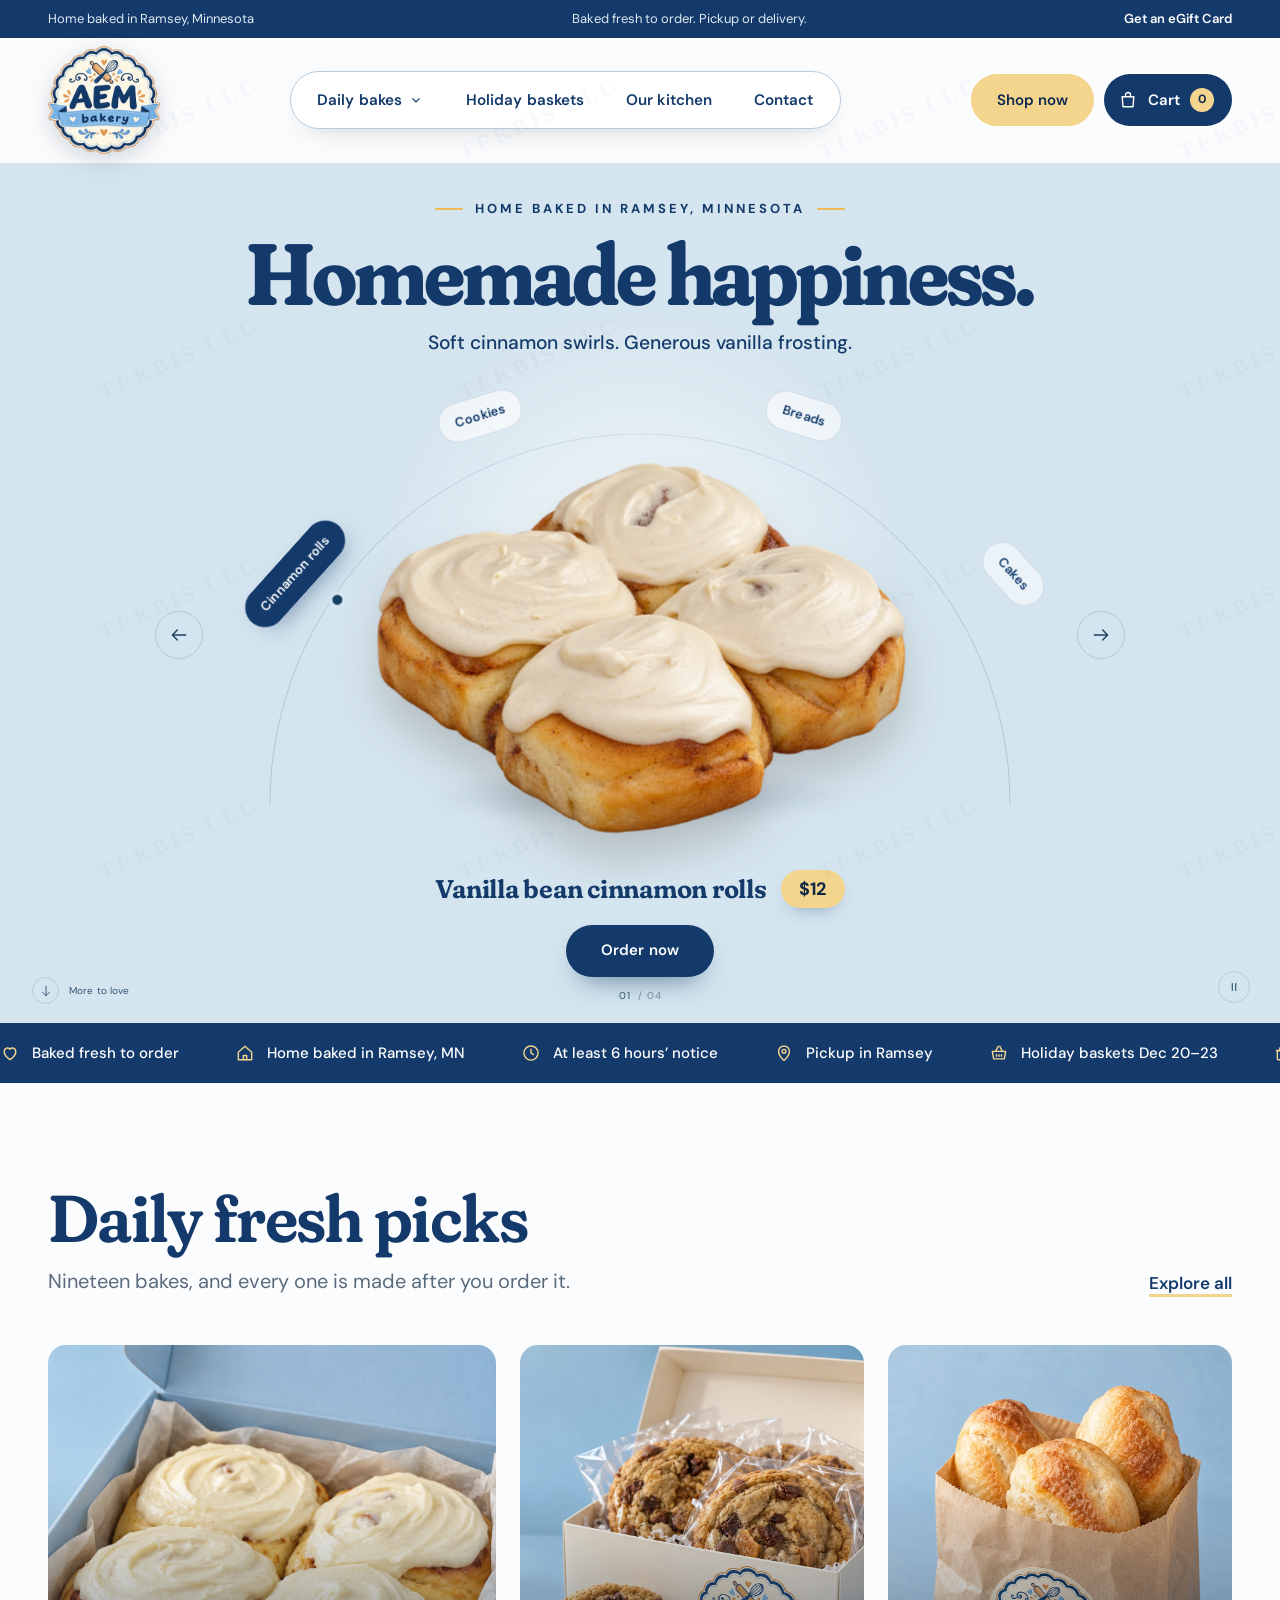
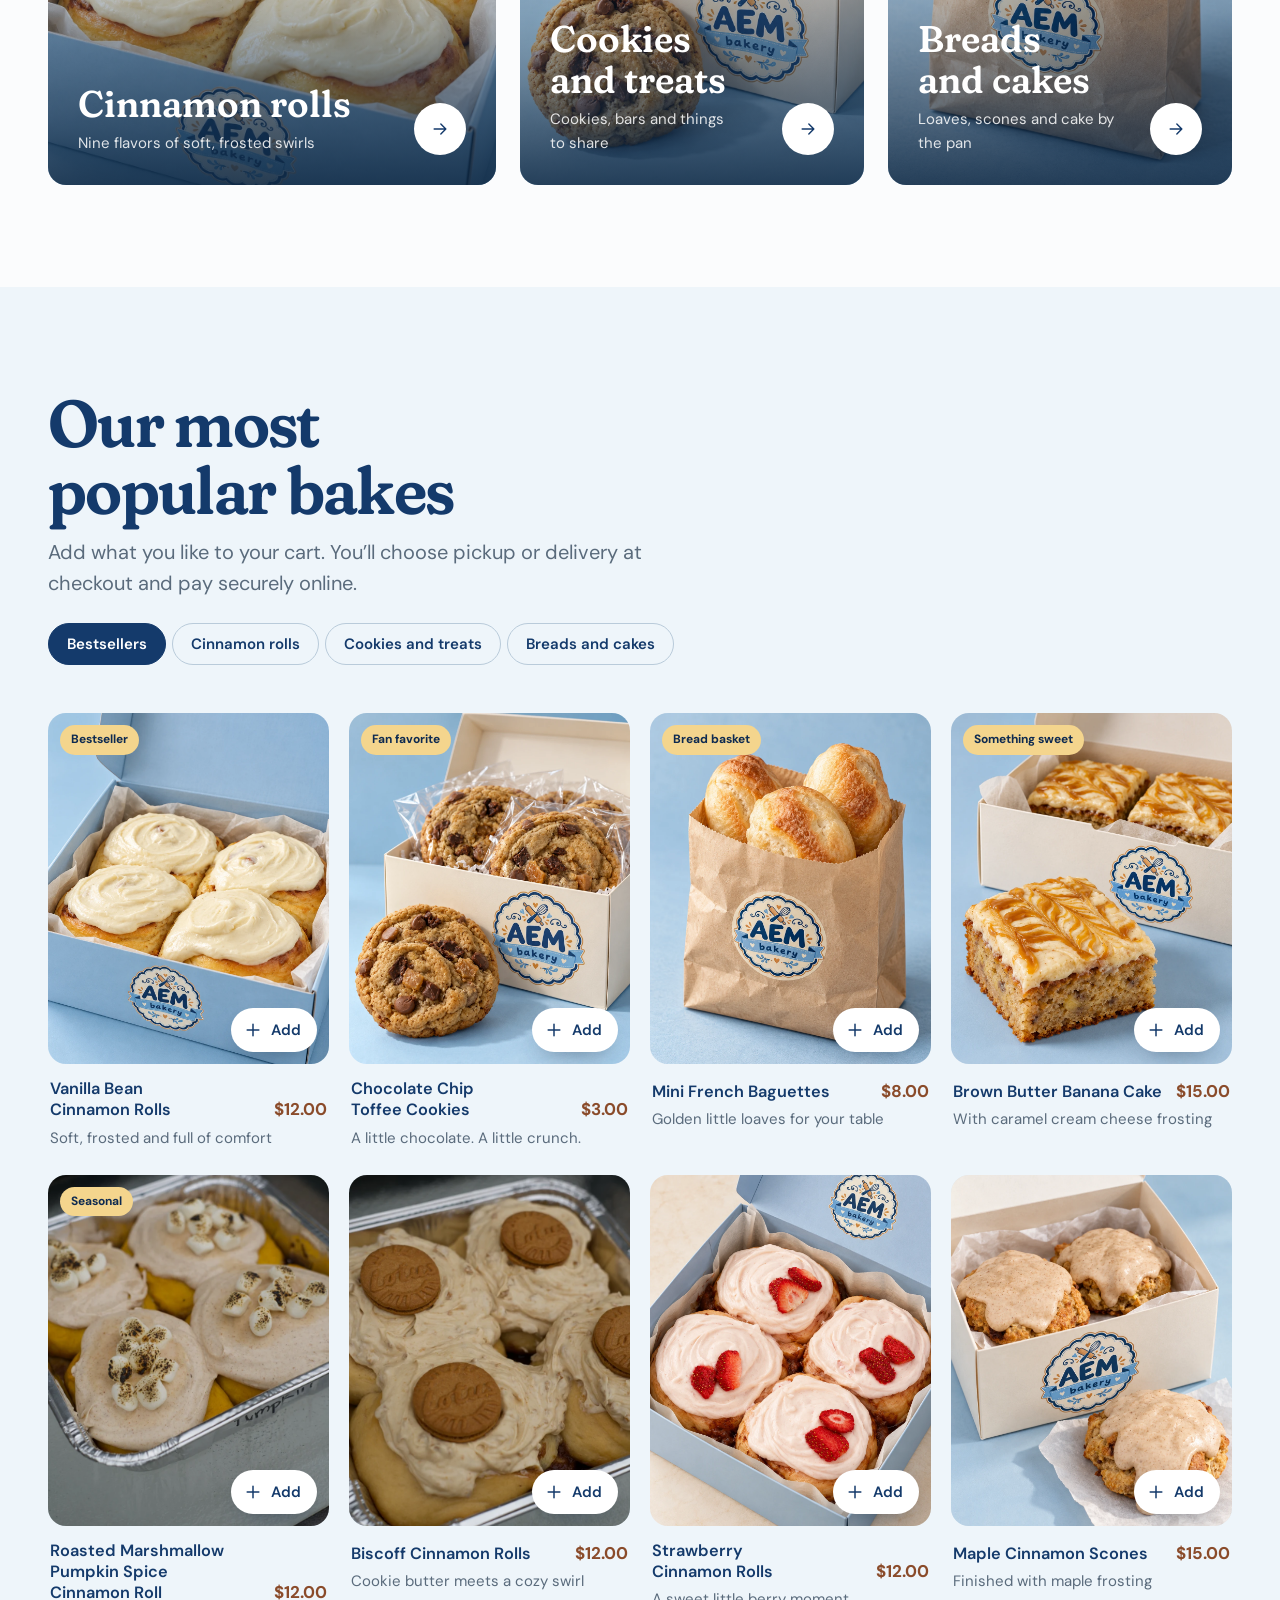
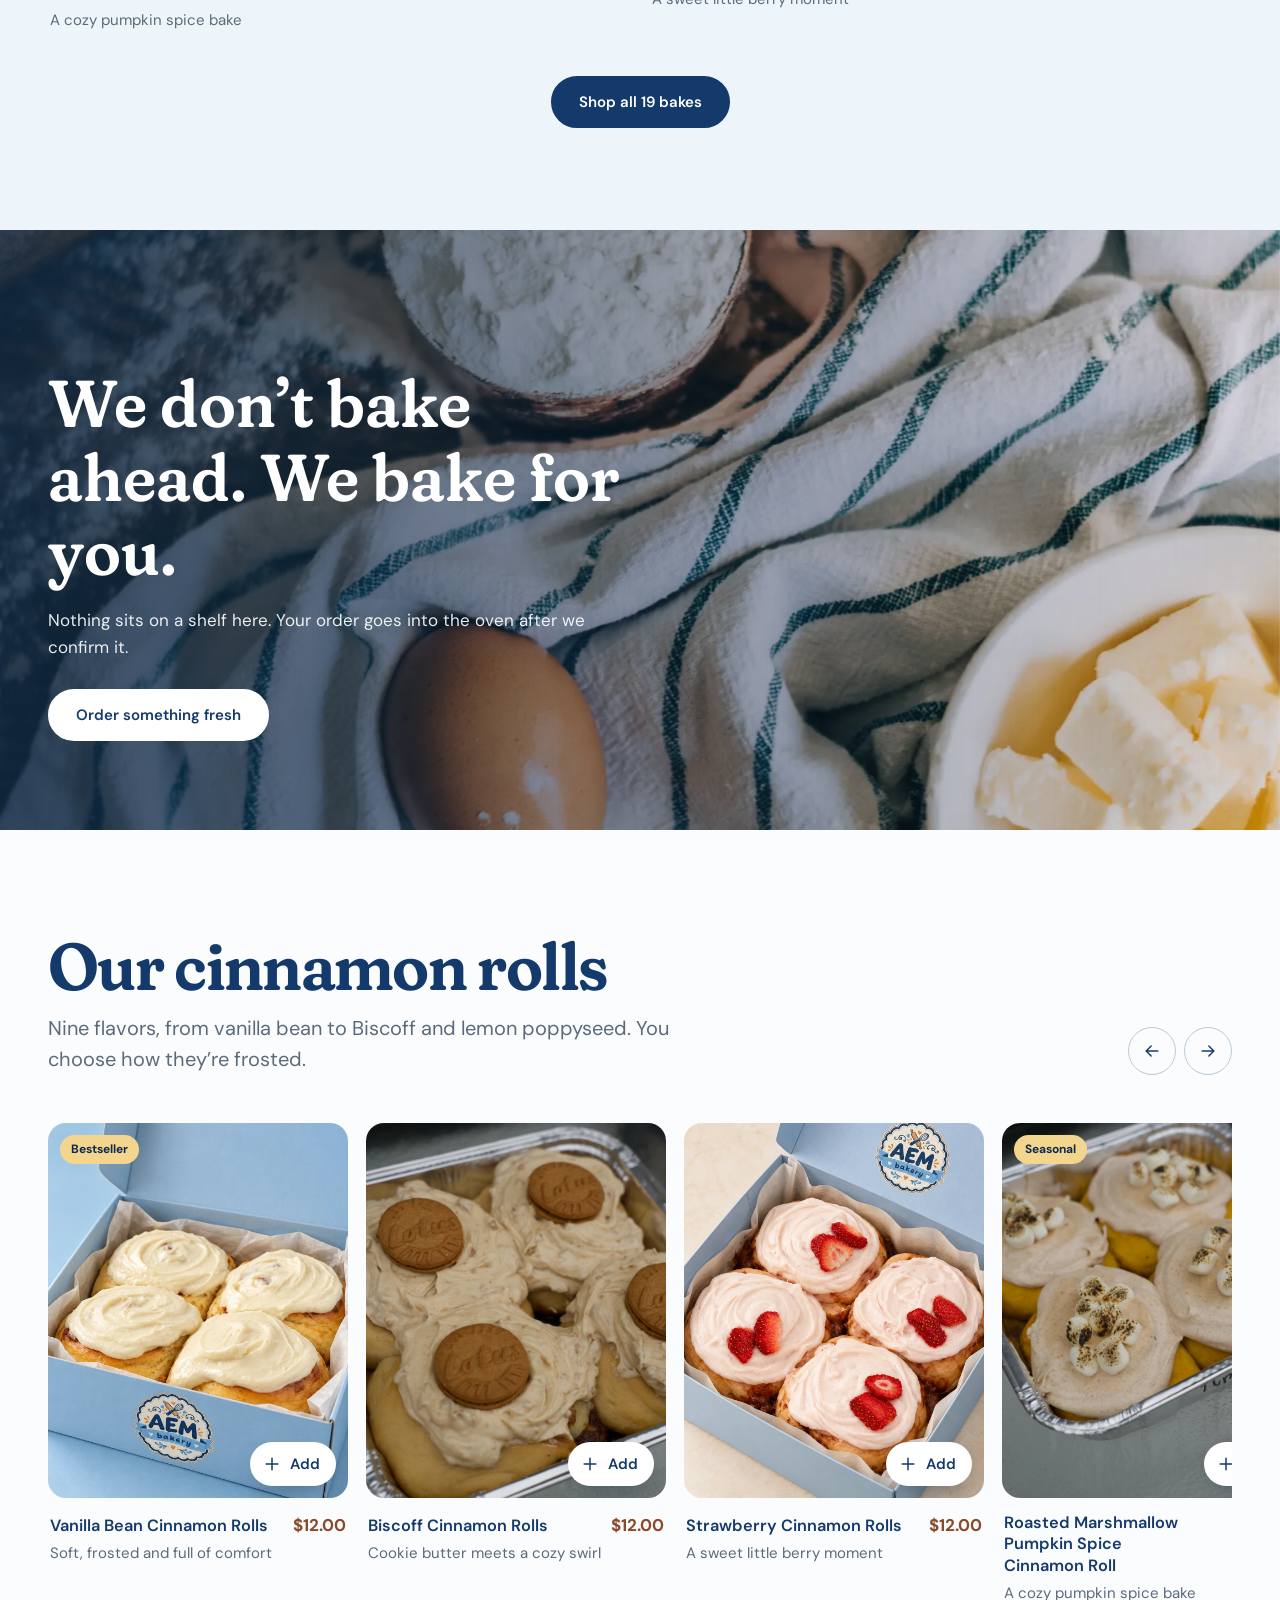
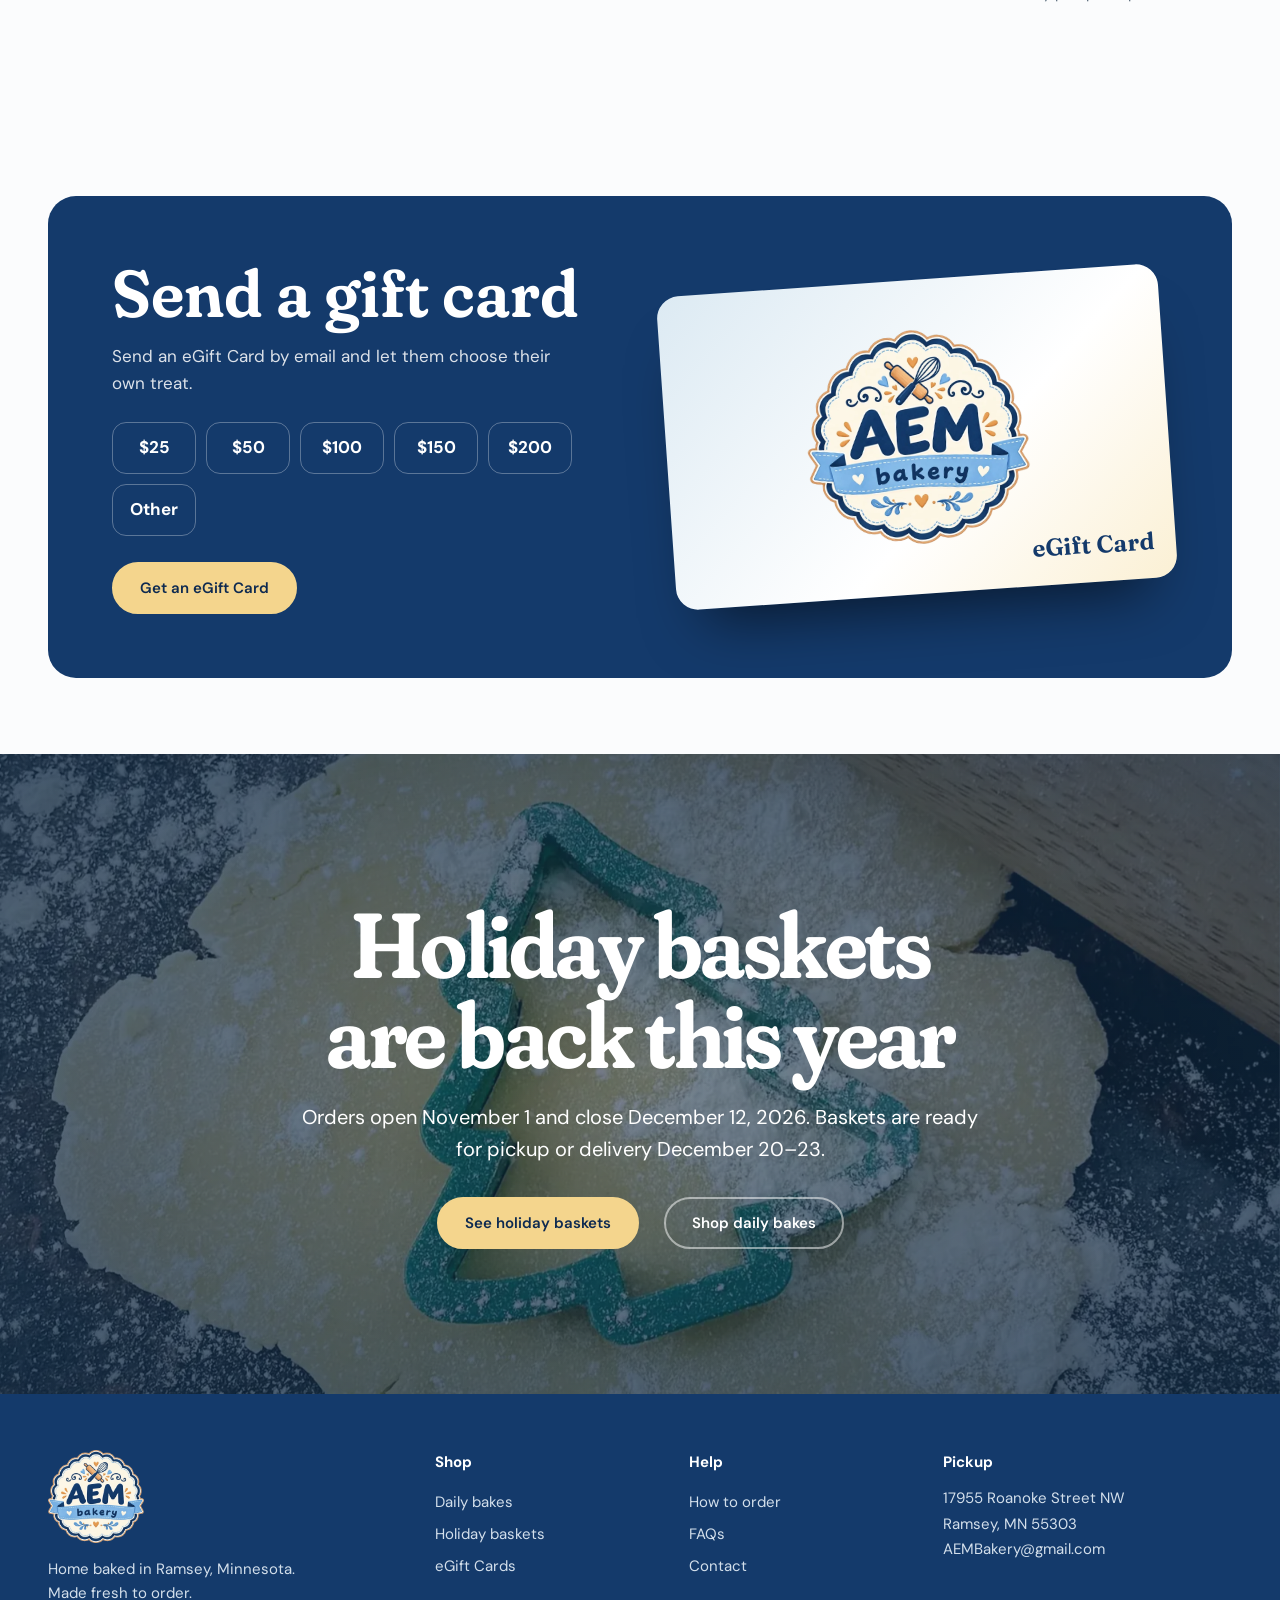
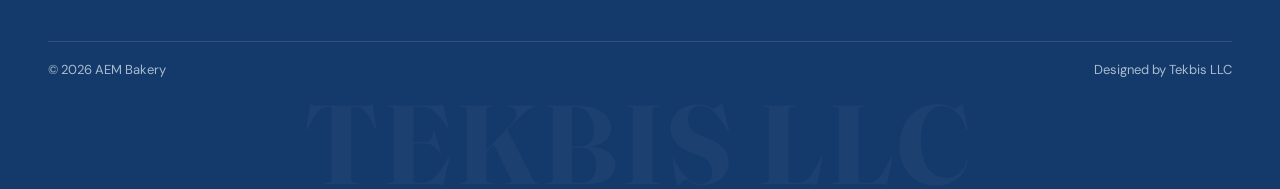
==== commit 8ac46c30: "add og img" ====
--- a/index.html
+++ b/index.html
@@ -10,8 +10,16 @@
 <meta content="website" property="og:type"/>
 <meta content="AEM Bakery | Home-baked cinnamon rolls &amp; treats in Ramsey, MN" property="og:title"/>
 <meta content="Home-baked cinnamon rolls, cookies, breads and cakes in Ramsey, Minnesota. Order online for pickup or delivery, baked fresh to order." property="og:description"/>
-<meta content="assets/studio-rolls.webp" property="og:image"/>
-<link href="assets/logo.png" rel="icon" type="image/png"/>
+<meta content="assets/og-image.png" property="og:image"/>
+<meta content="1200" property="og:image:width"/>
+<meta content="630" property="og:image:height"/>
+<meta content="image/png" property="og:image:type"/>
+<meta content="AEM Bakery" property="og:image:alt"/>
+<meta content="summary_large_image" name="twitter:card"/>
+<meta content="assets/og-image.png" name="twitter:image"/>
+<link href="favicon.ico" rel="icon" sizes="any"/>
+<link href="assets/favicon-32.png" rel="icon" sizes="32x32" type="image/png"/>
+<link href="assets/apple-touch-icon.png" rel="apple-touch-icon"/>
 <link as="font" crossorigin="" href="assets/fonts/fraunces-latin-full-normal.woff2" rel="preload" type="font/woff2"/>
 <link as="font" crossorigin="" href="assets/fonts/dm-sans-latin-wght-normal.woff2" rel="preload" type="font/woff2"/>
 <link href="https://images.unsplash.com" rel="preconnect"/>
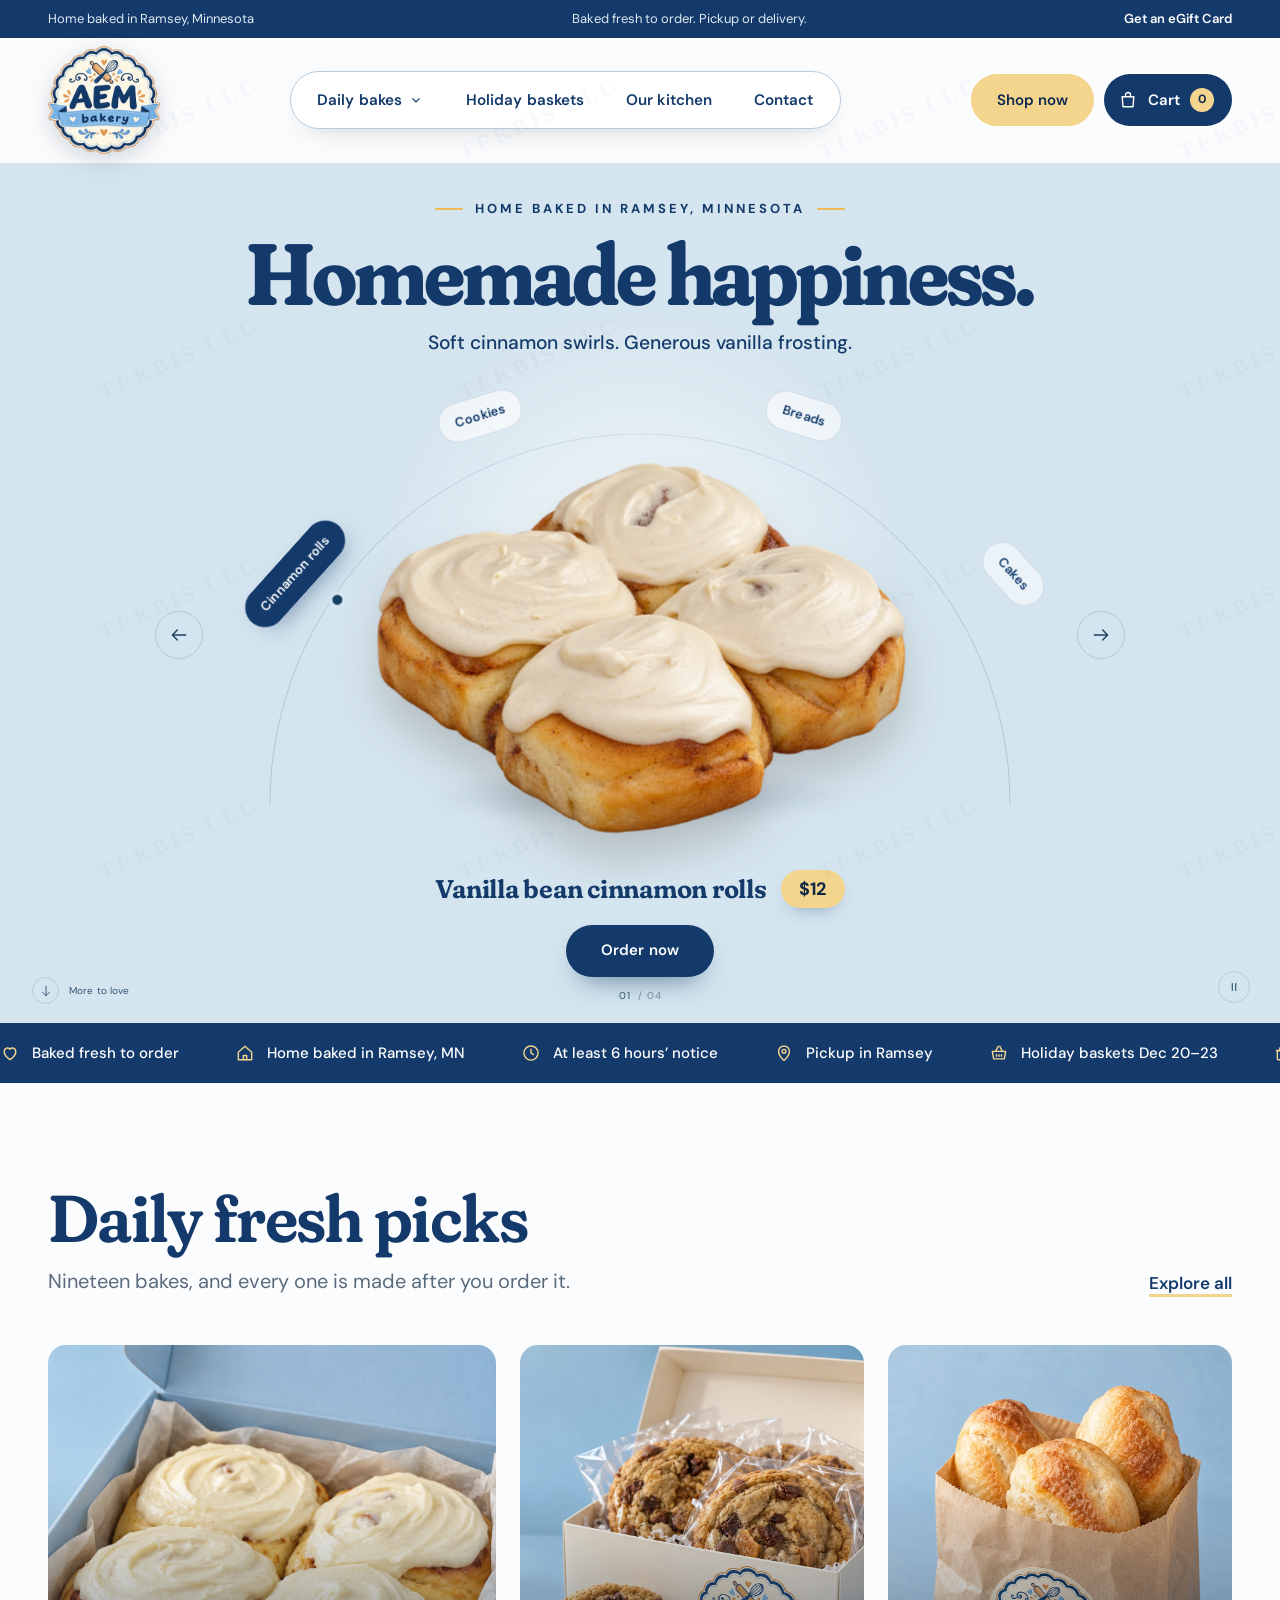
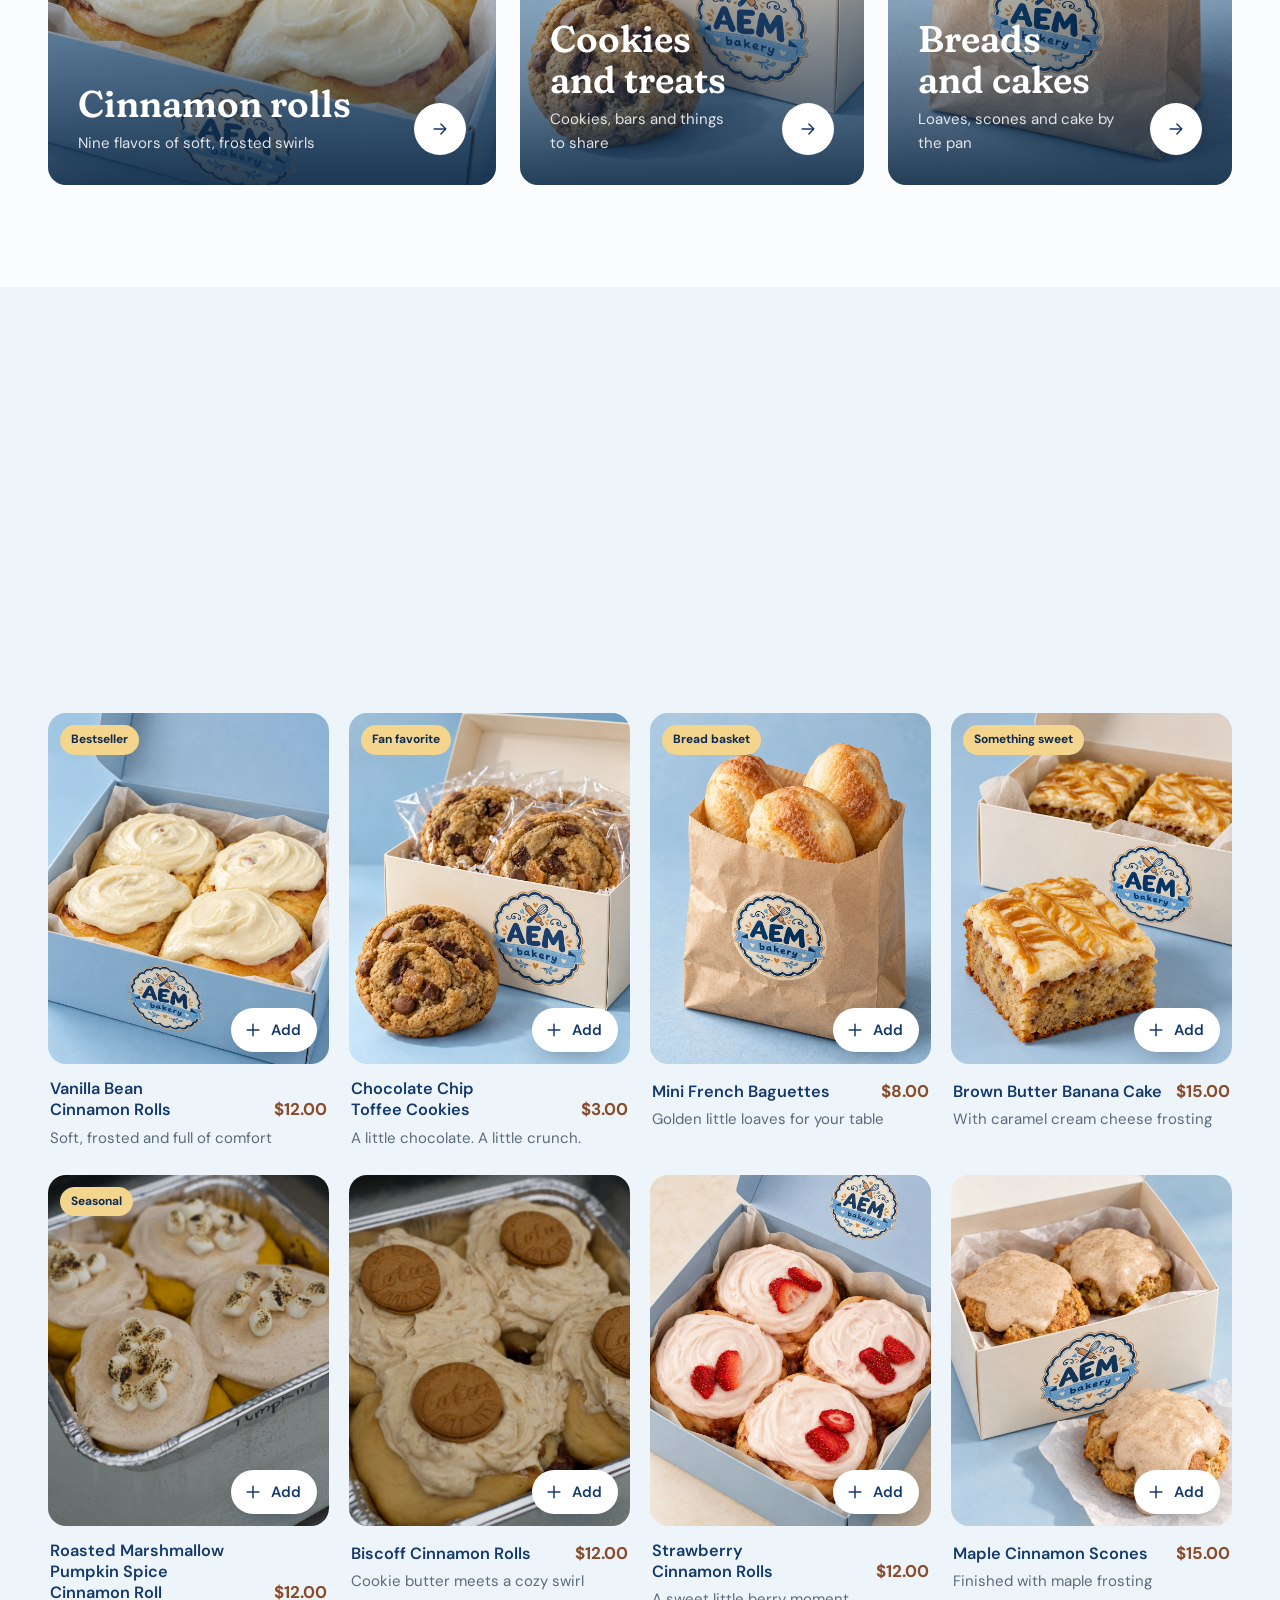
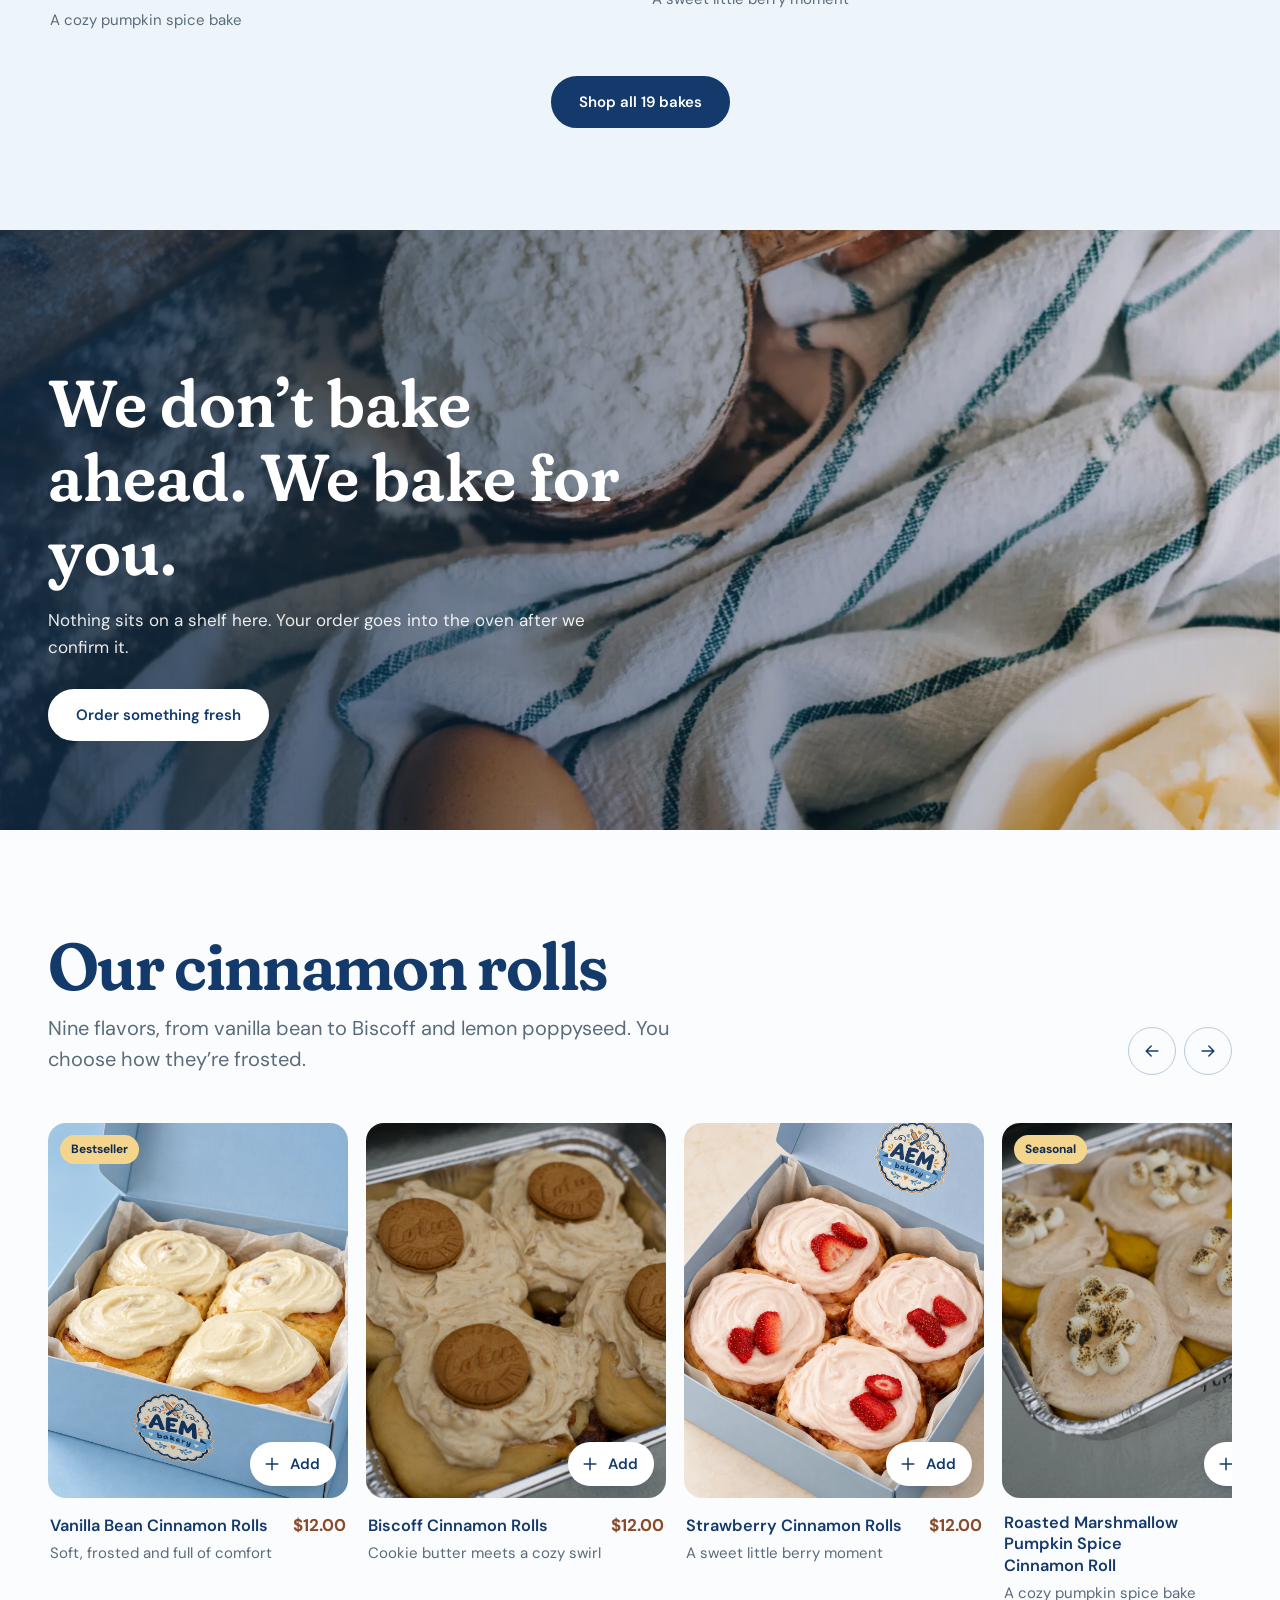
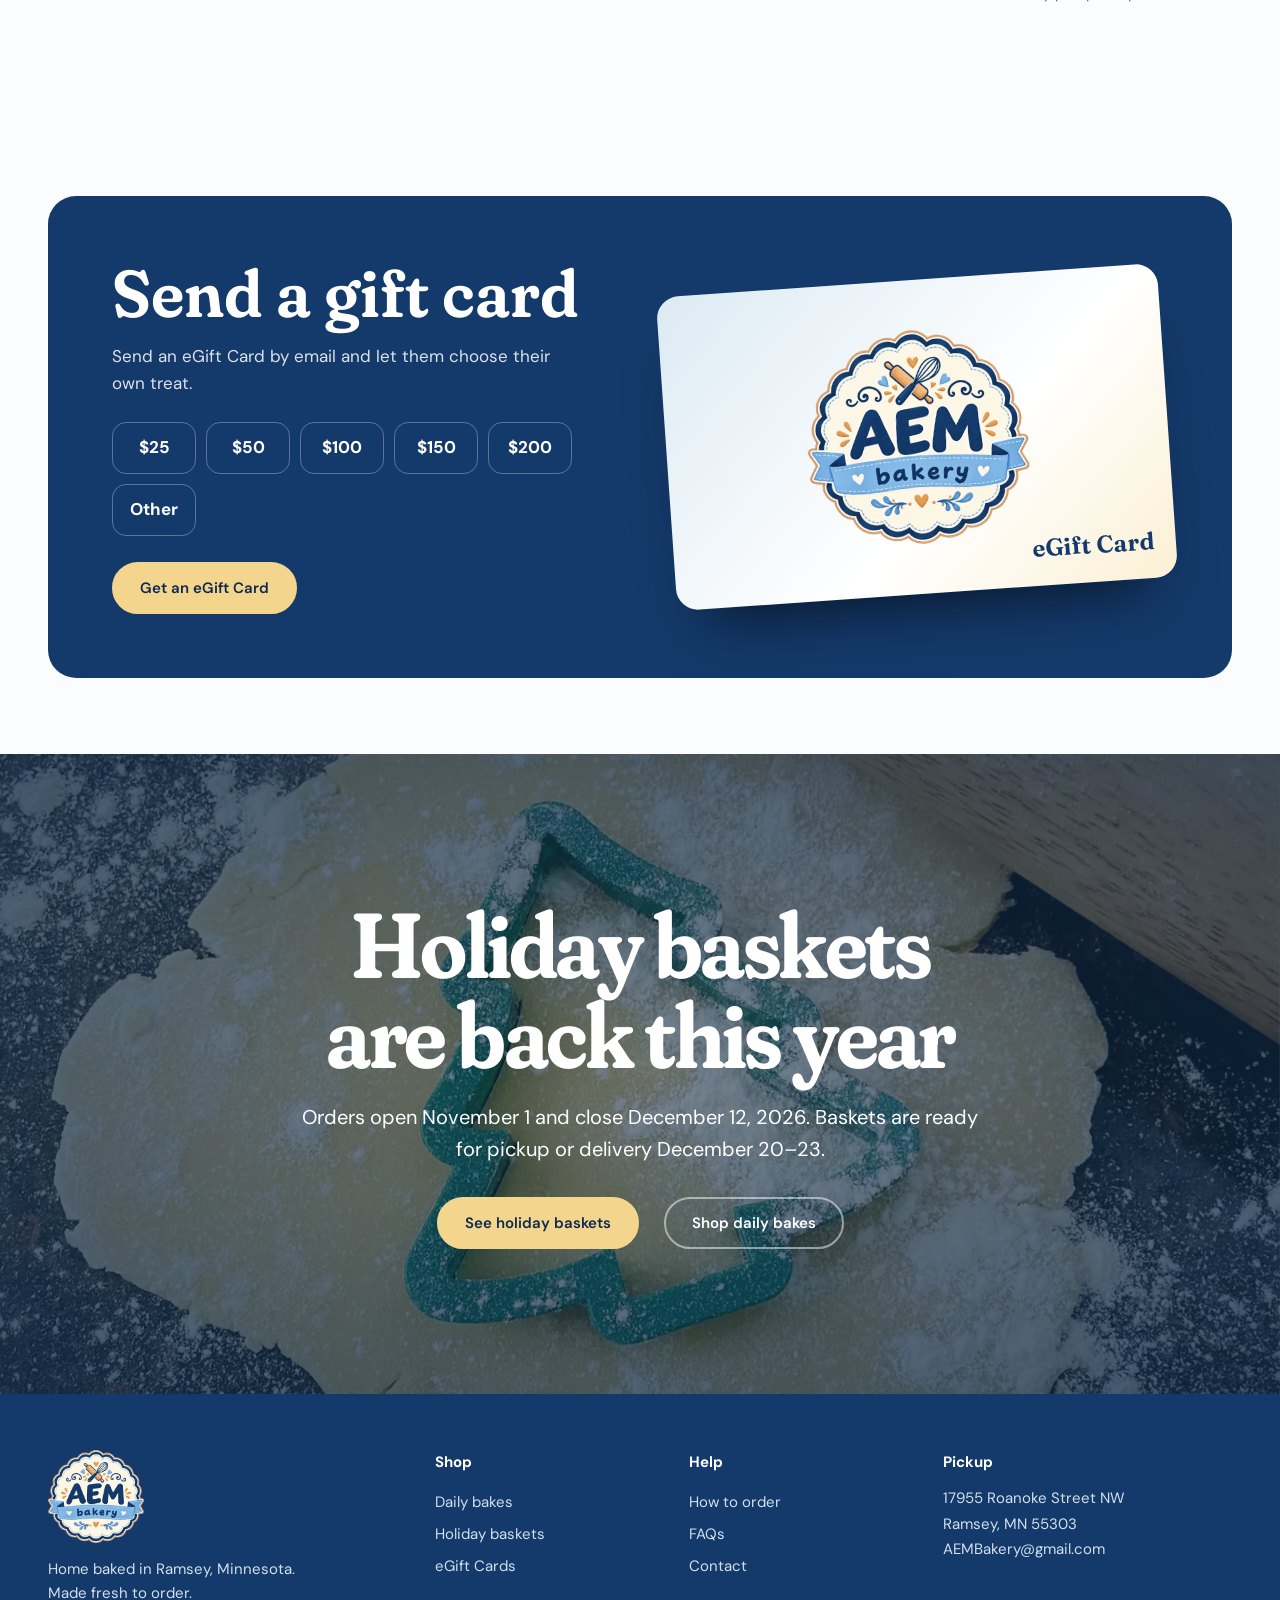
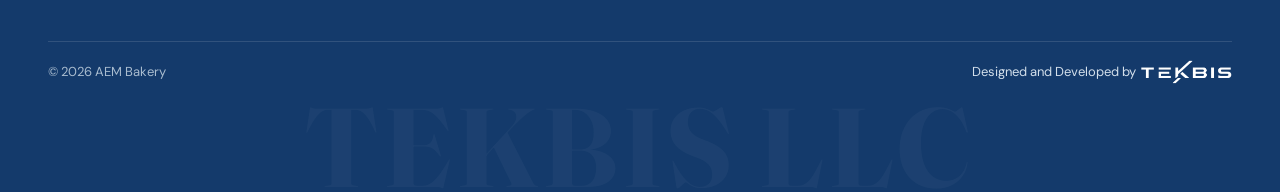
==== commit 4377b214: "add tekbis link in footer" ====
--- a/index.html
+++ b/index.html
@@ -37,67 +37,67 @@
 <div class="utility"><div class="wrap">
 <span class="utility-side">Home baked in Ramsey, Minnesota</span>
 <span class="utility-mid">Baked fresh to order. Pickup or delivery.</span>
-<span class="utility-side"><a href="gift-cards.html">Get an eGift Card</a></span>
+<span class="utility-side"><a href="/gift-cards">Get an eGift Card</a></span>
 </div></div>
 <header class="site-header">
 <div class="wrap header-inner">
 <button aria-controls="nav-drawer" aria-expanded="false" aria-label="Open menu" class="icon-btn menu-btn"><svg aria-hidden="true" class="ui-icon" fill="none" stroke="currentColor" stroke-linecap="round" stroke-linejoin="round" stroke-width="1.7" viewbox="0 0 24 24"><path d="M4 7h16M4 12h16M4 17h10"></path></svg></button>
-<a aria-label="AEM Bakery home" class="brand" href="index.html"><img alt="AEM Bakery" height="88" src="assets/logo-badge.webp" width="91"/></a>
+<a aria-label="AEM Bakery home" class="brand" href="/"><img alt="AEM Bakery" height="88" src="assets/logo-badge.webp" width="91"/></a>
 <nav aria-label="Main" class="main-nav">
 <div class="nav-item">
 <button aria-controls="mega-shop" aria-expanded="false" class="nav-trigger">Daily bakes <svg aria-hidden="true" class="ui-icon" fill="none" stroke="currentColor" stroke-linecap="round" stroke-linejoin="round" stroke-width="1.7" viewbox="0 0 24 24"><path d="m7 10 5 5 5-5"></path></svg></button>
 <div class="mega" id="mega-shop">
 <div class="mega-links">
-<a class="mega-link" href="shop.html"><img alt="" loading="lazy" src="assets/menu-18.webp"/><div><strong>Everything we bake</strong><span>All 19 daily bakes</span></div></a>
-<a class="mega-link" href="shop.html?category=rolls"><img alt="" loading="lazy" src="assets/studio-rolls.webp"/><div><strong>Cinnamon rolls</strong><span>Nine flavors of soft, frosted swirls</span></div></a><a class="mega-link" href="shop.html?category=treats"><img alt="" loading="lazy" src="assets/studio-cookies.webp"/><div><strong>Cookies and treats</strong><span>Cookies, bars and things to share</span></div></a><a class="mega-link" href="shop.html?category=bakes"><img alt="" loading="lazy" src="assets/studio-bread.webp"/><div><strong>Breads and cakes</strong><span>Loaves, scones and cake by the pan</span></div></a>
+<a class="mega-link" href="/shop"><img alt="" loading="lazy" src="assets/menu-18.webp"/><div><strong>Everything we bake</strong><span>All 19 daily bakes</span></div></a>
+<a class="mega-link" href="/shop?category=rolls"><img alt="" loading="lazy" src="assets/studio-rolls.webp"/><div><strong>Cinnamon rolls</strong><span>Nine flavors of soft, frosted swirls</span></div></a><a class="mega-link" href="/shop?category=treats"><img alt="" loading="lazy" src="assets/studio-cookies.webp"/><div><strong>Cookies and treats</strong><span>Cookies, bars and things to share</span></div></a><a class="mega-link" href="/shop?category=bakes"><img alt="" loading="lazy" src="assets/studio-bread.webp"/><div><strong>Breads and cakes</strong><span>Loaves, scones and cake by the pan</span></div></a>
 </div>
-<a class="mega-feature" href="holiday-baskets.html">
+<a class="mega-feature" href="/holiday-baskets">
 <img alt="" loading="lazy" src="assets/studio-strawberry.webp"/>
 <div><strong>Holiday baskets</strong><span>Order Nov 1 – Dec 12, pickup Dec 20–23</span></div>
 </a>
-<div class="mega-foot"><span>Baked fresh to order, ready in as little as 6 hours</span><a class="link" href="gift-cards.html">eGift Cards</a></div>
+<div class="mega-foot"><span>Baked fresh to order, ready in as little as 6 hours</span><a class="link" href="/gift-cards">eGift Cards</a></div>
 </div>
 </div>
-<a href="holiday-baskets.html">Holiday baskets</a>
-<a href="our-kitchen.html">Our kitchen</a>
-<a href="contact.html">Contact</a>
+<a href="/holiday-baskets">Holiday baskets</a>
+<a href="/our-kitchen">Our kitchen</a>
+<a href="/contact">Contact</a>
 </nav>
 <div class="header-actions">
-<a class="btn btn--butter" href="shop.html">Shop now</a>
+<a class="btn btn--butter" href="/shop">Shop now</a>
 <button aria-label="Open cart" class="cart-btn" data-open-cart=""><svg aria-hidden="true" class="ui-icon" fill="none" stroke="currentColor" stroke-linecap="round" stroke-linejoin="round" stroke-width="1.7" viewbox="0 0 24 24"><path d="M5 8h14l-1 12H6L5 8Z"></path><path d="M9 8V6a3 3 0 0 1 6 0v2"></path></svg><span class="cart-label">Cart</span><span class="cart-count" data-cart-count="">0</span></button>
 </div>
 </div>
 </header>
 <div class="drawer-backdrop" data-backdrop=""></div>
 <aside aria-hidden="true" aria-label="Menu" class="nav-drawer" id="nav-drawer" inert="">
-<div class="drawer-head"><a aria-label="Home" href="index.html"><img alt="AEM Bakery" src="assets/logo-badge.webp"/></a><button aria-label="Close menu" class="icon-btn" data-close-nav=""><svg aria-hidden="true" class="ui-icon" fill="none" stroke="currentColor" stroke-linecap="round" stroke-linejoin="round" stroke-width="1.7" viewbox="0 0 24 24"><path d="m6 6 12 12M18 6 6 18"></path></svg></button></div>
+<div class="drawer-head"><a aria-label="Home" href="/"><img alt="AEM Bakery" src="assets/logo-badge.webp"/></a><button aria-label="Close menu" class="icon-btn" data-close-nav=""><svg aria-hidden="true" class="ui-icon" fill="none" stroke="currentColor" stroke-linecap="round" stroke-linejoin="round" stroke-width="1.7" viewbox="0 0 24 24"><path d="m6 6 12 12M18 6 6 18"></path></svg></button></div>
 <nav aria-label="Mobile" class="drawer-links">
-<a href="shop.html">Daily bakes <svg aria-hidden="true" class="ui-icon" fill="none" stroke="currentColor" stroke-linecap="round" stroke-linejoin="round" stroke-width="1.7" viewbox="0 0 24 24"><path d="M5 12h14m-6-6 6 6-6 6"></path></svg></a>
-<a href="holiday-baskets.html">Holiday baskets <svg aria-hidden="true" class="ui-icon" fill="none" stroke="currentColor" stroke-linecap="round" stroke-linejoin="round" stroke-width="1.7" viewbox="0 0 24 24"><path d="M5 12h14m-6-6 6 6-6 6"></path></svg></a>
-<a href="our-kitchen.html">Our kitchen <svg aria-hidden="true" class="ui-icon" fill="none" stroke="currentColor" stroke-linecap="round" stroke-linejoin="round" stroke-width="1.7" viewbox="0 0 24 24"><path d="M5 12h14m-6-6 6 6-6 6"></path></svg></a>
-<a href="contact.html">Contact <svg aria-hidden="true" class="ui-icon" fill="none" stroke="currentColor" stroke-linecap="round" stroke-linejoin="round" stroke-width="1.7" viewbox="0 0 24 24"><path d="M5 12h14m-6-6 6 6-6 6"></path></svg></a>
+<a href="/shop">Daily bakes <svg aria-hidden="true" class="ui-icon" fill="none" stroke="currentColor" stroke-linecap="round" stroke-linejoin="round" stroke-width="1.7" viewbox="0 0 24 24"><path d="M5 12h14m-6-6 6 6-6 6"></path></svg></a>
+<a href="/holiday-baskets">Holiday baskets <svg aria-hidden="true" class="ui-icon" fill="none" stroke="currentColor" stroke-linecap="round" stroke-linejoin="round" stroke-width="1.7" viewbox="0 0 24 24"><path d="M5 12h14m-6-6 6 6-6 6"></path></svg></a>
+<a href="/our-kitchen">Our kitchen <svg aria-hidden="true" class="ui-icon" fill="none" stroke="currentColor" stroke-linecap="round" stroke-linejoin="round" stroke-width="1.7" viewbox="0 0 24 24"><path d="M5 12h14m-6-6 6 6-6 6"></path></svg></a>
+<a href="/contact">Contact <svg aria-hidden="true" class="ui-icon" fill="none" stroke="currentColor" stroke-linecap="round" stroke-linejoin="round" stroke-width="1.7" viewbox="0 0 24 24"><path d="M5 12h14m-6-6 6 6-6 6"></path></svg></a>
 </nav>
 <div class="drawer-foot">
-<a class="btn btn--block" href="shop.html">Shop now</a>
+<a class="btn btn--block" href="/shop">Shop now</a>
 </div>
 </aside>
 <main id="main">
-<section aria-label="AEM Bakery signature bakes" aria-roledescription="carousel" class="hero hero-minimal hero-3d"><div class="minimal-heading"><p data-edit="index.001">HOME BAKED IN RAMSEY, MINNESOTA</p><h1 data-edit="index.002">Homemade happiness.</h1><p class="minimal-description" id="hero-description">Soft cinnamon swirls. Generous vanilla frosting.</p></div><div aria-label="Choose a bakery collection" class="signature-orbit" role="group"><svg aria-hidden="true" class="arc-lines" viewbox="0 0 860 500"><path d="M60 455a370 370 0 0 1 740 0"></path></svg><button aria-pressed="true" class="orbit-label selected" data-slide="0">Cinnamon rolls</button><button aria-pressed="false" class="orbit-label" data-slide="1">Cookies</button><button aria-pressed="false" class="orbit-label" data-slide="2">Breads</button><button aria-pressed="false" class="orbit-label" data-slide="3">Cakes</button><div class="orbit-pointer"><span></span></div><div class="hero-stage"><div class="hero-products"><span aria-hidden="true" class="hero-plate"></span><img alt="Vanilla bean cinnamon rolls, without packaging" class="hero-product active" fetchpriority="high" src="assets/hero-clean-rolls.webp"/><img alt="Chocolate chip toffee cookies, without packaging" class="hero-product" src="assets/hero-clean-cookies.webp"/><img alt="Golden mini French baguettes, without packaging" class="hero-product" src="assets/hero-clean-bread.webp"/><img alt="Caramel-frosted banana cake pieces, without packaging" class="hero-product" src="assets/hero-clean-cake.webp"/></div></div></div><div class="minimal-product"><div class="minimal-product-line"><h2 id="hero-name">Vanilla bean cinnamon rolls</h2><span aria-hidden="true" class="minimal-divider"></span><strong id="hero-price">$12</strong></div><a class="button" href="shop.html#item-vanilla-bean-cinnamon-rolls" id="hero-order">Order now <span><svg aria-hidden="true" class="ui-icon" fill="none" stroke="currentColor" stroke-linecap="round" stroke-linejoin="round" stroke-width="1.6" viewbox="0 0 24 24"><path d="M4 12h16m-6-6 6 6-6 6"></path></svg></span></a></div><div class="hero-controls"><button aria-label="Previous bake" id="prev"><svg aria-hidden="true" class="ui-icon" fill="none" stroke="currentColor" stroke-linecap="round" stroke-linejoin="round" stroke-width="1.6" viewbox="0 0 24 24"><path d="M20 12H4m6-6-6 6 6 6"></path></svg></button><span id="slide-count">01 <i>/ 04</i></span><button aria-label="Next bake" id="next"><svg aria-hidden="true" class="ui-icon" fill="none" stroke="currentColor" stroke-linecap="round" stroke-linejoin="round" stroke-width="1.6" viewbox="0 0 24 24"><path d="M4 12h16m-6-6 6 6-6 6"></path></svg></button><button aria-label="Pause slideshow" aria-pressed="false" id="pause"><svg aria-hidden="true" class="ui-icon" fill="none" stroke="currentColor" stroke-linecap="round" stroke-width="1.7" viewbox="0 0 24 24"><path d="M9 6v12M15 6v12"></path></svg></button></div><a class="hero-scroll" href="#discover"><span><svg aria-hidden="true" class="ui-icon" fill="none" stroke="currentColor" stroke-linecap="round" stroke-linejoin="round" stroke-width="1.6" viewbox="0 0 24 24"><path d="M12 4v16m-6-6 6 6 6-6"></path></svg></span>More to love</a></section>
+<section aria-label="AEM Bakery signature bakes" aria-roledescription="carousel" class="hero hero-minimal hero-3d"><div class="minimal-heading"><p data-edit="index.001">HOME BAKED IN RAMSEY, MINNESOTA</p><h1 data-edit="index.002">Homemade happiness.</h1><p class="minimal-description" id="hero-description">Soft cinnamon swirls. Generous vanilla frosting.</p></div><div aria-label="Choose a bakery collection" class="signature-orbit" role="group"><svg aria-hidden="true" class="arc-lines" viewbox="0 0 860 500"><path d="M60 455a370 370 0 0 1 740 0"></path></svg><button aria-pressed="true" class="orbit-label selected" data-slide="0">Cinnamon rolls</button><button aria-pressed="false" class="orbit-label" data-slide="1">Cookies</button><button aria-pressed="false" class="orbit-label" data-slide="2">Breads</button><button aria-pressed="false" class="orbit-label" data-slide="3">Cakes</button><div class="orbit-pointer"><span></span></div><div class="hero-stage"><div class="hero-products"><span aria-hidden="true" class="hero-plate"></span><img alt="Vanilla bean cinnamon rolls, without packaging" class="hero-product active" fetchpriority="high" src="assets/hero-clean-rolls.webp"/><img alt="Chocolate chip toffee cookies, without packaging" class="hero-product" src="assets/hero-clean-cookies.webp"/><img alt="Golden mini French baguettes, without packaging" class="hero-product" src="assets/hero-clean-bread.webp"/><img alt="Caramel-frosted banana cake pieces, without packaging" class="hero-product" src="assets/hero-clean-cake.webp"/></div></div></div><div class="minimal-product"><div class="minimal-product-line"><h2 id="hero-name">Vanilla bean cinnamon rolls</h2><span aria-hidden="true" class="minimal-divider"></span><strong id="hero-price">$12</strong></div><a class="button" href="/shop#item-vanilla-bean-cinnamon-rolls" id="hero-order">Order now <span><svg aria-hidden="true" class="ui-icon" fill="none" stroke="currentColor" stroke-linecap="round" stroke-linejoin="round" stroke-width="1.6" viewbox="0 0 24 24"><path d="M4 12h16m-6-6 6 6-6 6"></path></svg></span></a></div><div class="hero-controls"><button aria-label="Previous bake" id="prev"><svg aria-hidden="true" class="ui-icon" fill="none" stroke="currentColor" stroke-linecap="round" stroke-linejoin="round" stroke-width="1.6" viewbox="0 0 24 24"><path d="M20 12H4m6-6-6 6 6 6"></path></svg></button><span id="slide-count">01 <i>/ 04</i></span><button aria-label="Next bake" id="next"><svg aria-hidden="true" class="ui-icon" fill="none" stroke="currentColor" stroke-linecap="round" stroke-linejoin="round" stroke-width="1.6" viewbox="0 0 24 24"><path d="M4 12h16m-6-6 6 6-6 6"></path></svg></button><button aria-label="Pause slideshow" aria-pressed="false" id="pause"><svg aria-hidden="true" class="ui-icon" fill="none" stroke="currentColor" stroke-linecap="round" stroke-width="1.7" viewbox="0 0 24 24"><path d="M9 6v12M15 6v12"></path></svg></button></div><a class="hero-scroll" href="#discover"><span><svg aria-hidden="true" class="ui-icon" fill="none" stroke="currentColor" stroke-linecap="round" stroke-linejoin="round" stroke-width="1.6" viewbox="0 0 24 24"><path d="M12 4v16m-6-6 6 6 6-6"></path></svg></span>More to love</a></section>
 <div aria-label="Why order with us" class="promise"><ul><li><svg aria-hidden="true" class="ui-icon" fill="none" stroke="currentColor" stroke-linecap="round" stroke-linejoin="round" stroke-width="1.7" viewbox="0 0 24 24"><path d="M12 20s-7-4.3-7-10a4 4 0 0 1 7-2.6A4 4 0 0 1 19 10c0 5.7-7 10-7 10Z"></path></svg>Baked fresh to order</li><li><svg aria-hidden="true" class="ui-icon" fill="none" stroke="currentColor" stroke-linecap="round" stroke-linejoin="round" stroke-width="1.7" viewbox="0 0 24 24"><path d="M4 11 12 4l8 7v9H4v-9Z"></path><path d="M10 20v-5h4v5"></path></svg>Home baked in Ramsey, MN</li><li><svg aria-hidden="true" class="ui-icon" fill="none" stroke="currentColor" stroke-linecap="round" stroke-linejoin="round" stroke-width="1.7" viewbox="0 0 24 24"><circle cx="12" cy="12" r="8.5"></circle><path d="M12 7.5V12l3 2"></path></svg>At least 6 hours’ notice</li><li><svg aria-hidden="true" class="ui-icon" fill="none" stroke="currentColor" stroke-linecap="round" stroke-linejoin="round" stroke-width="1.7" viewbox="0 0 24 24"><path d="M12 21s-6.5-5.6-6.5-11a6.5 6.5 0 0 1 13 0c0 5.4-6.5 11-6.5 11Z"></path><circle cx="12" cy="10" r="2.3"></circle></svg>Pickup in Ramsey</li><li><svg aria-hidden="true" class="ui-icon" fill="none" stroke="currentColor" stroke-linecap="round" stroke-linejoin="round" stroke-width="1.7" viewbox="0 0 24 24"><path d="M4 10h16l-1.6 9H5.6L4 10Z"></path><path d="m8 10 3-6M16 10l-3-6M9 14v2M12 14v2M15 14v2"></path></svg>Holiday baskets Dec 20–23</li><li><svg aria-hidden="true" class="ui-icon" fill="none" stroke="currentColor" stroke-linecap="round" stroke-linejoin="round" stroke-width="1.7" viewbox="0 0 24 24"><rect height="11" rx="1.5" width="16" x="4" y="9"></rect><path d="M3 9h18M12 9v11M12 9S9.5 4 7.5 5.5 9 9 12 9Zm0 0s2.5-5 4.5-3.5S15 9 12 9Z"></path></svg>eGift Cards available</li><li><svg aria-hidden="true" class="ui-icon" fill="none" stroke="currentColor" stroke-linecap="round" stroke-linejoin="round" stroke-width="1.7" viewbox="0 0 24 24"><path d="M12 20s-7-4.3-7-10a4 4 0 0 1 7-2.6A4 4 0 0 1 19 10c0 5.7-7 10-7 10Z"></path></svg>Baked fresh to order</li><li><svg aria-hidden="true" class="ui-icon" fill="none" stroke="currentColor" stroke-linecap="round" stroke-linejoin="round" stroke-width="1.7" viewbox="0 0 24 24"><path d="M4 11 12 4l8 7v9H4v-9Z"></path><path d="M10 20v-5h4v5"></path></svg>Home baked in Ramsey, MN</li><li><svg aria-hidden="true" class="ui-icon" fill="none" stroke="currentColor" stroke-linecap="round" stroke-linejoin="round" stroke-width="1.7" viewbox="0 0 24 24"><circle cx="12" cy="12" r="8.5"></circle><path d="M12 7.5V12l3 2"></path></svg>At least 6 hours’ notice</li><li><svg aria-hidden="true" class="ui-icon" fill="none" stroke="currentColor" stroke-linecap="round" stroke-linejoin="round" stroke-width="1.7" viewbox="0 0 24 24"><path d="M12 21s-6.5-5.6-6.5-11a6.5 6.5 0 0 1 13 0c0 5.4-6.5 11-6.5 11Z"></path><circle cx="12" cy="10" r="2.3"></circle></svg>Pickup in Ramsey</li><li><svg aria-hidden="true" class="ui-icon" fill="none" stroke="currentColor" stroke-linecap="round" stroke-linejoin="round" stroke-width="1.7" viewbox="0 0 24 24"><path d="M4 10h16l-1.6 9H5.6L4 10Z"></path><path d="m8 10 3-6M16 10l-3-6M9 14v2M12 14v2M15 14v2"></path></svg>Holiday baskets Dec 20–23</li><li><svg aria-hidden="true" class="ui-icon" fill="none" stroke="currentColor" stroke-linecap="round" stroke-linejoin="round" stroke-width="1.7" viewbox="0 0 24 24"><rect height="11" rx="1.5" width="16" x="4" y="9"></rect><path d="M3 9h18M12 9v11M12 9S9.5 4 7.5 5.5 9 9 12 9Zm0 0s2.5-5 4.5-3.5S15 9 12 9Z"></path></svg>eGift Cards available</li></ul></div>
 <section class="section" id="discover"><div class="wrap">
-<div class="section-head"><div><h2 class="t-h2" data-edit="index.003">Daily fresh picks</h2><p class="t-lede" data-edit="index.004">Nineteen bakes, and every one is made after you order it.</p></div><a class="link" data-edit="index.005" href="shop.html">Explore all</a></div>
-<div class="cat-grid"><a class="cat-tile" href="shop.html?category=rolls"><img alt="" data-edit="index.006" loading="lazy" src="assets/studio-rolls.webp"/><div class="cat-tile-body"><div><h3 data-edit="index.007">Cinnamon rolls</h3><p data-edit="index.008">Nine flavors of soft, frosted swirls</p></div><span class="round"><svg aria-hidden="true" class="ui-icon" fill="none" stroke="currentColor" stroke-linecap="round" stroke-linejoin="round" stroke-width="1.7" viewbox="0 0 24 24"><path d="M5 12h14m-6-6 6 6-6 6"></path></svg></span></div></a><a class="cat-tile" href="shop.html?category=treats"><img alt="" data-edit="index.009" loading="lazy" src="assets/studio-cookies.webp"/><div class="cat-tile-body"><div><h3 data-edit="index.010">Cookies and treats</h3><p data-edit="index.011">Cookies, bars and things to share</p></div><span class="round"><svg aria-hidden="true" class="ui-icon" fill="none" stroke="currentColor" stroke-linecap="round" stroke-linejoin="round" stroke-width="1.7" viewbox="0 0 24 24"><path d="M5 12h14m-6-6 6 6-6 6"></path></svg></span></div></a><a class="cat-tile" href="shop.html?category=bakes"><img alt="" data-edit="index.012" loading="lazy" src="assets/studio-bread.webp"/><div class="cat-tile-body"><div><h3 data-edit="index.013">Breads and cakes</h3><p data-edit="index.014">Loaves, scones and cake by the pan</p></div><span class="round"><svg aria-hidden="true" class="ui-icon" fill="none" stroke="currentColor" stroke-linecap="round" stroke-linejoin="round" stroke-width="1.7" viewbox="0 0 24 24"><path d="M5 12h14m-6-6 6 6-6 6"></path></svg></span></div></a></div>
+<div class="section-head"><div><h2 class="t-h2" data-edit="index.003">Daily fresh picks</h2><p class="t-lede" data-edit="index.004">Nineteen bakes, and every one is made after you order it.</p></div><a class="link" data-edit="index.005" href="/shop">Explore all</a></div>
+<div class="cat-grid"><a class="cat-tile" href="/shop?category=rolls"><img alt="" data-edit="index.006" loading="lazy" src="assets/studio-rolls.webp"/><div class="cat-tile-body"><div><h3 data-edit="index.007">Cinnamon rolls</h3><p data-edit="index.008">Nine flavors of soft, frosted swirls</p></div><span class="round"><svg aria-hidden="true" class="ui-icon" fill="none" stroke="currentColor" stroke-linecap="round" stroke-linejoin="round" stroke-width="1.7" viewbox="0 0 24 24"><path d="M5 12h14m-6-6 6 6-6 6"></path></svg></span></div></a><a class="cat-tile" href="/shop?category=treats"><img alt="" data-edit="index.009" loading="lazy" src="assets/studio-cookies.webp"/><div class="cat-tile-body"><div><h3 data-edit="index.010">Cookies and treats</h3><p data-edit="index.011">Cookies, bars and things to share</p></div><span class="round"><svg aria-hidden="true" class="ui-icon" fill="none" stroke="currentColor" stroke-linecap="round" stroke-linejoin="round" stroke-width="1.7" viewbox="0 0 24 24"><path d="M5 12h14m-6-6 6 6-6 6"></path></svg></span></div></a><a class="cat-tile" href="/shop?category=bakes"><img alt="" data-edit="index.012" loading="lazy" src="assets/studio-bread.webp"/><div class="cat-tile-body"><div><h3 data-edit="index.013">Breads and cakes</h3><p data-edit="index.014">Loaves, scones and cake by the pan</p></div><span class="round"><svg aria-hidden="true" class="ui-icon" fill="none" stroke="currentColor" stroke-linecap="round" stroke-linejoin="round" stroke-width="1.7" viewbox="0 0 24 24"><path d="M5 12h14m-6-6 6 6-6 6"></path></svg></span></div></a></div>
 </div></section>
 <section class="section section--frost"><div class="wrap">
 <div class="section-head"><div><h2 class="t-h2" data-edit="index.015">Our most popular bakes</h2><p class="t-lede" data-edit="index.016">Add what you like to your cart. You’ll choose pickup or delivery at checkout and pay securely online.</p></div>
 <div aria-label="Filter bakes" class="tabs" role="group"><button aria-pressed="true" class="tab" data-home-filter="all">Bestsellers</button><button aria-pressed="false" class="tab" data-home-filter="rolls">Cinnamon rolls</button><button aria-pressed="false" class="tab" data-home-filter="treats">Cookies and treats</button><button aria-pressed="false" class="tab" data-home-filter="bakes">Breads and cakes</button></div>
 </div>
 <div class="product-grid" data-products="home"></div>
-<div style="text-align:center;margin-top:44px"><a class="btn" data-edit="index.017" href="shop.html">Shop all 19 bakes</a></div>
+<div style="text-align:center;margin-top:44px"><a class="btn" data-edit="index.017" href="/shop">Shop all 19 bakes</a></div>
 </div></section>
 <section class="photo-band" data-parallax="">
 <img alt="Flour, eggs and butter on a striped kitchen towel" data-edit="index.018" decoding="async" loading="lazy" src="assets/stock/flatlay.webp"/>
-<div class="wrap"><blockquote data-edit="index.019">We don’t bake ahead. We bake for you.</blockquote><p data-edit="index.020">Nothing sits on a shelf here. Your order goes into the oven after we confirm it.</p><a class="btn btn--light" data-edit="index.021" href="shop.html">Order something fresh</a></div>
+<div class="wrap"><blockquote data-edit="index.019">We don’t bake ahead. We bake for you.</blockquote><p data-edit="index.020">Nothing sits on a shelf here. Your order goes into the oven after we confirm it.</p><a class="btn btn--light" data-edit="index.021" href="/shop">Order something fresh</a></div>
 </section>
 <section class="section"><div class="wrap">
 <div class="section-head"><div><h2 class="t-h2" data-edit="index.022">Our cinnamon rolls</h2><p class="t-lede" data-edit="index.023">Nine flavors, from vanilla bean to Biscoff and lemon poppyseed. You choose how they’re frosted.</p></div>
@@ -108,14 +108,14 @@
 <div>
 <h2 data-edit="index.024">Send a gift card</h2>
 <p data-edit="index.025">Send an eGift Card by email and let them choose their own treat.</p>
-<div class="amounts"><a href="gift-cards.html?amount=25">$25</a><a href="gift-cards.html?amount=50">$50</a><a href="gift-cards.html?amount=100">$100</a><a href="gift-cards.html?amount=150">$150</a><a href="gift-cards.html?amount=200">$200</a><a href="gift-cards.html?amount=other">Other</a></div>
-<a class="btn btn--butter" data-edit="index.026" href="gift-cards.html">Get an eGift Card</a>
+<div class="amounts"><a href="/gift-cards?amount=25">$25</a><a href="/gift-cards?amount=50">$50</a><a href="/gift-cards?amount=100">$100</a><a href="/gift-cards?amount=150">$150</a><a href="/gift-cards?amount=200">$200</a><a href="/gift-cards?amount=other">Other</a></div>
+<a class="btn btn--butter" data-edit="index.026" href="/gift-cards">Get an eGift Card</a>
 </div>
 <div aria-hidden="true" class="gift-card-visual"><img alt="" src="assets/logo-badge.webp"/><span>eGift Card</span></div>
 </div></section>
 <section class="cta-band" data-parallax="">
 <img alt="A Christmas tree cookie cutter on rolled dough" data-edit="index.027" decoding="async" loading="lazy" src="assets/stock/rolldough.webp"/>
-<div class="wrap"><h2 data-edit="index.028">Holiday baskets are back this year</h2><p data-edit="index.029">Orders open November 1 and close December 12, 2026. Baskets are ready for pickup or delivery December 20–23.</p><div class="hero-actions"><a class="btn btn--butter" data-edit="index.030" href="holiday-baskets.html">See holiday baskets</a><a class="btn btn--ghost" data-edit="index.031" href="shop.html">Shop daily bakes</a></div></div>
+<div class="wrap"><h2 data-edit="index.028">Holiday baskets are back this year</h2><p data-edit="index.029">Orders open November 1 and close December 12, 2026. Baskets are ready for pickup or delivery December 20–23.</p><div class="hero-actions"><a class="btn btn--butter" data-edit="index.030" href="/holiday-baskets">See holiday baskets</a><a class="btn btn--ghost" data-edit="index.031" href="/shop">Shop daily bakes</a></div></div>
 </section>
 </main>
 <footer class="site-footer">
@@ -126,15 +126,15 @@
 <p>Home baked in Ramsey, Minnesota. Made fresh to order.</p>
 </div>
 <nav aria-label="Shop" class="ft-col"><h3>Shop</h3>
-<a href="shop.html">Daily bakes</a><a href="holiday-baskets.html">Holiday baskets</a><a href="gift-cards.html">eGift Cards</a></nav>
+<a href="/shop">Daily bakes</a><a href="/holiday-baskets">Holiday baskets</a><a href="/gift-cards">eGift Cards</a></nav>
 <nav aria-label="Help" class="ft-col"><h3>Help</h3>
-<a href="our-kitchen.html#how-it-works">How to order</a><a href="contact.html#faq">FAQs</a><a href="contact.html">Contact</a></nav>
+<a href="/our-kitchen#how-it-works">How to order</a><a href="/contact#faq">FAQs</a><a href="/contact">Contact</a></nav>
 <div class="ft-col"><h3>Pickup</h3>
 <address><span class="nw">17955 Roanoke Street NW</span><br/>Ramsey, MN 55303<br/><a href="mailto:AEMBakery@gmail.com">AEMBakery@gmail.com</a></address></div>
 </div>
 <div class="footer-base">
 <span>© <span data-year="">2026</span> AEM Bakery</span>
-<span>Designed by Tekbis LLC</span>
+<a class="credit" href="https://www.tekbis.com/" rel="noopener" target="_blank">Designed and Developed by<img alt="Tekbis" src="assets/tekbis-logo.png"></a>
 </div>
 <div aria-hidden="true" class="footer-watermark">TEKBIS LLC</div>
 </div>
@@ -145,7 +145,7 @@
 <div class="cart-foot" data-cart-foot="">
 <div class="cart-row"><span>Items</span><span data-cart-qty="">0</span></div>
 <div class="cart-row total"><span>Subtotal</span><span data-cart-subtotal="">$0.00</span></div>
-<a class="btn btn--block" href="checkout.html">Checkout</a>
+<a class="btn btn--block" href="/checkout">Checkout</a>
 <p class="t-small">Choose pickup or delivery at checkout. We confirm every order by email before we bake.</p>
 </div>
 </aside>
@@ -156,7 +156,7 @@
 <div aria-live="polite" class="toast" role="status">
 <img alt="" class="toast-img" data-toast-img="" src="[data-uri]"/>
 <div class="toast-body"><span class="toast-title" data-toast-title=""></span><strong data-toast-text=""></strong><span class="toast-sub" data-toast-sub=""></span></div>
-<div class="toast-actions"><button class="btn btn--sm" data-open-cart="">View cart</button><a class="toast-checkout" href="checkout.html">Checkout</a></div>
+<div class="toast-actions"><button class="btn btn--sm" data-open-cart="">View cart</button><a class="toast-checkout" href="/checkout">Checkout</a></div>
 <button aria-label="Dismiss" class="toast-x" data-toast-close=""><svg aria-hidden="true" class="ui-icon" fill="none" stroke="currentColor" stroke-linecap="round" stroke-linejoin="round" stroke-width="1.7" viewbox="0 0 24 24"><path d="m6 6 12 12M18 6 6 18"></path></svg></button>
 </div>
 </body>
--- a/site.css
+++ b/site.css
@@ -742,6 +742,9 @@
 .ft-col address a{display:inline;padding:0}
 .nw{white-space:nowrap}
 .site-footer .footer-base{font-size:var(--fs-xs);color:#a9bccf;padding-block:18px}
+.site-footer .credit{display:inline-flex;align-items:center;gap:5px;white-space:nowrap;text-decoration:none}
+.site-footer .credit:hover{color:#fff}
+.site-footer .credit img{height:24px;width:auto;display:block}
 .footer-watermark{font-size:clamp(2.6rem,9vw,7rem);margin-top:0}
 @media(max-width:820px){.ft{grid-template-columns:1fr 1fr;gap:26px 20px;padding-block:40px 26px}.ft-brand{grid-column:1/-1;display:flex;align-items:center;gap:14px}.ft-brand img{width:64px;margin:0}.ft-col:last-child{grid-column:1/-1}}
 @media(max-width:720px){.site-footer .footer-base{justify-content:center;text-align:center;flex-direction:column;gap:4px}}
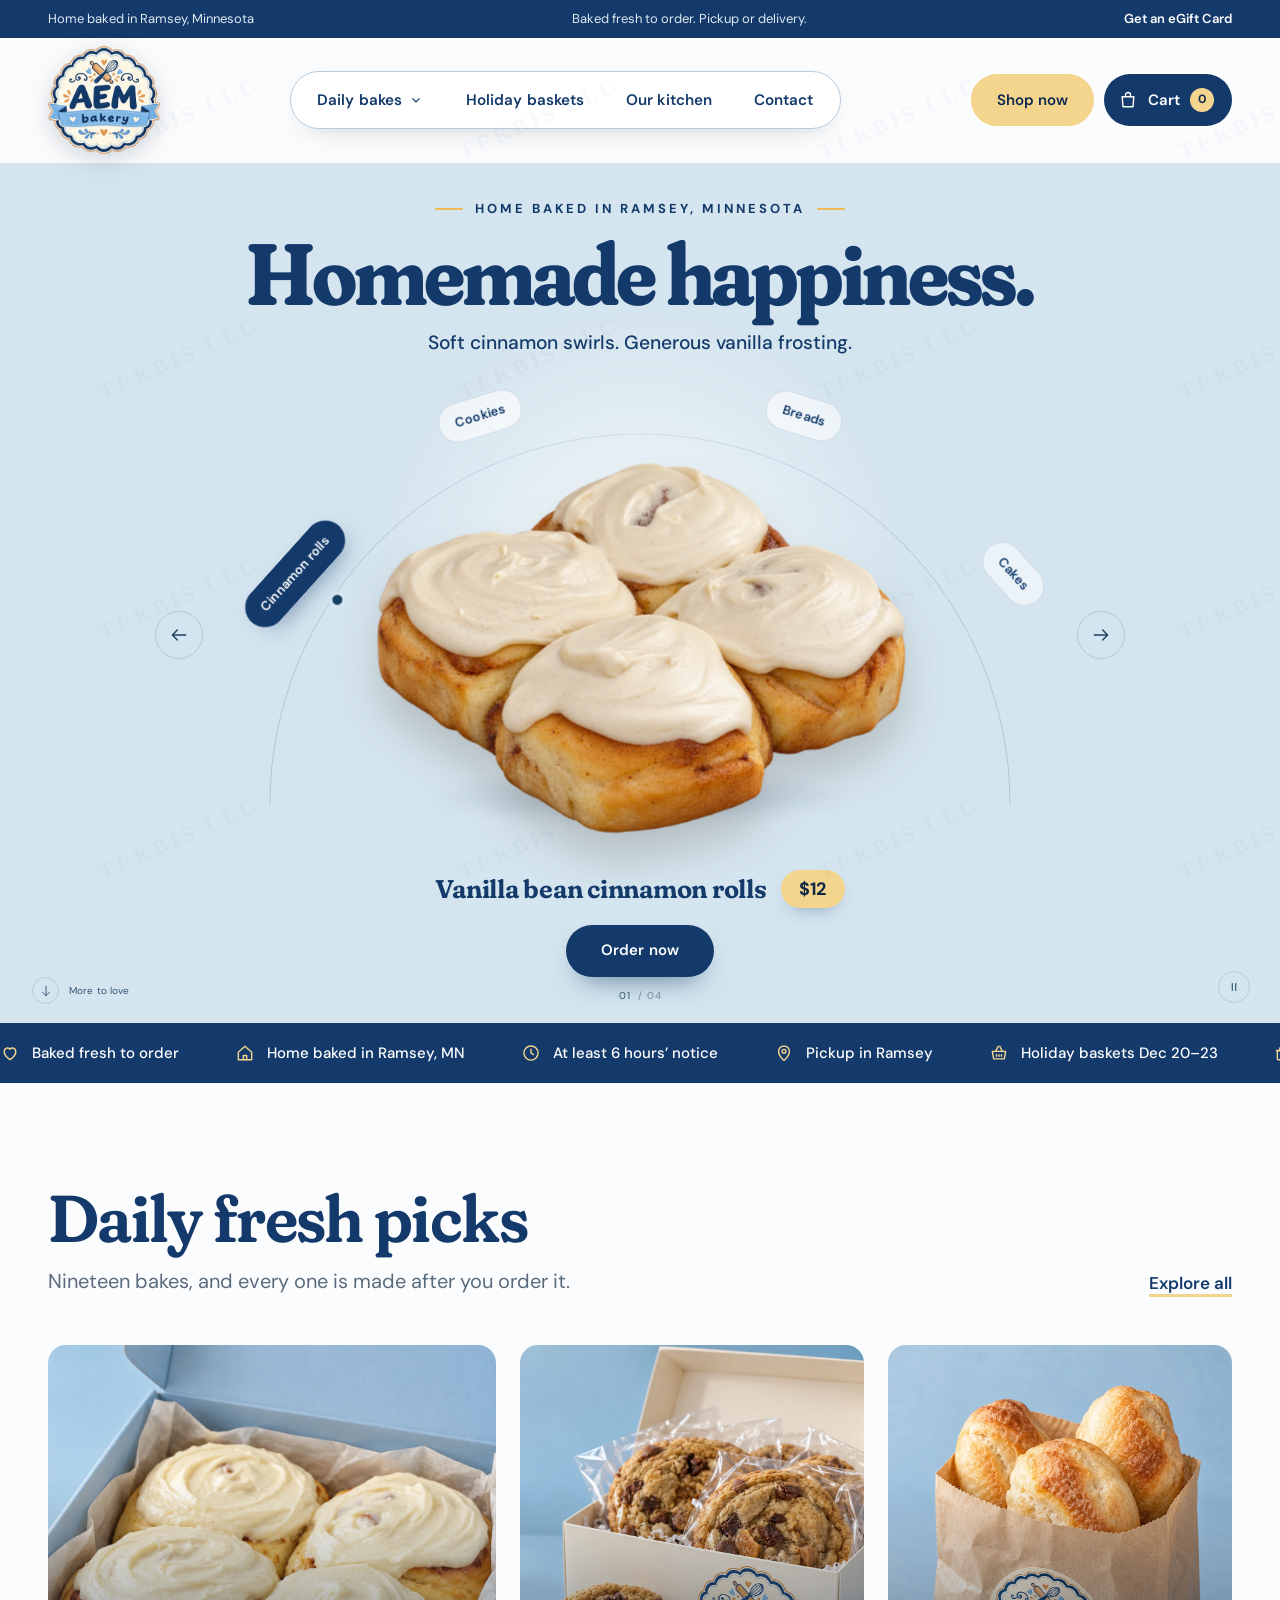
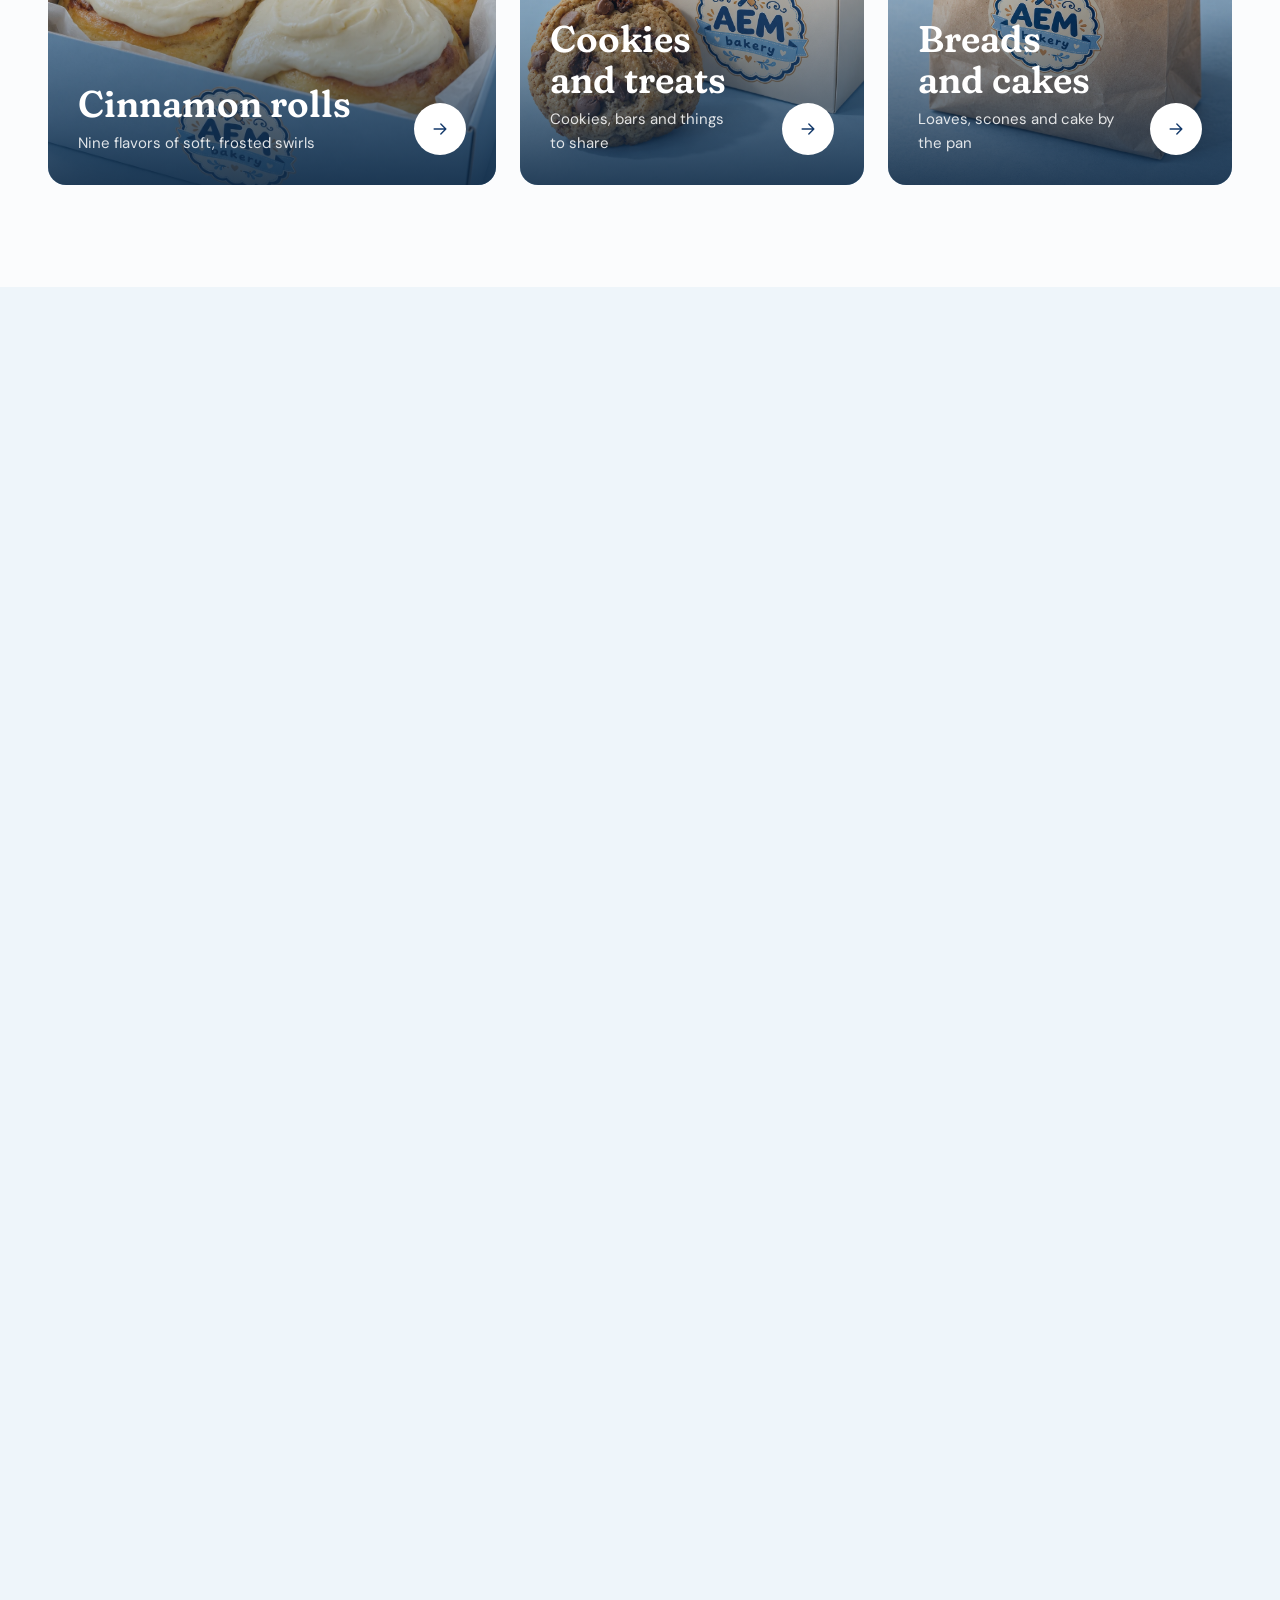
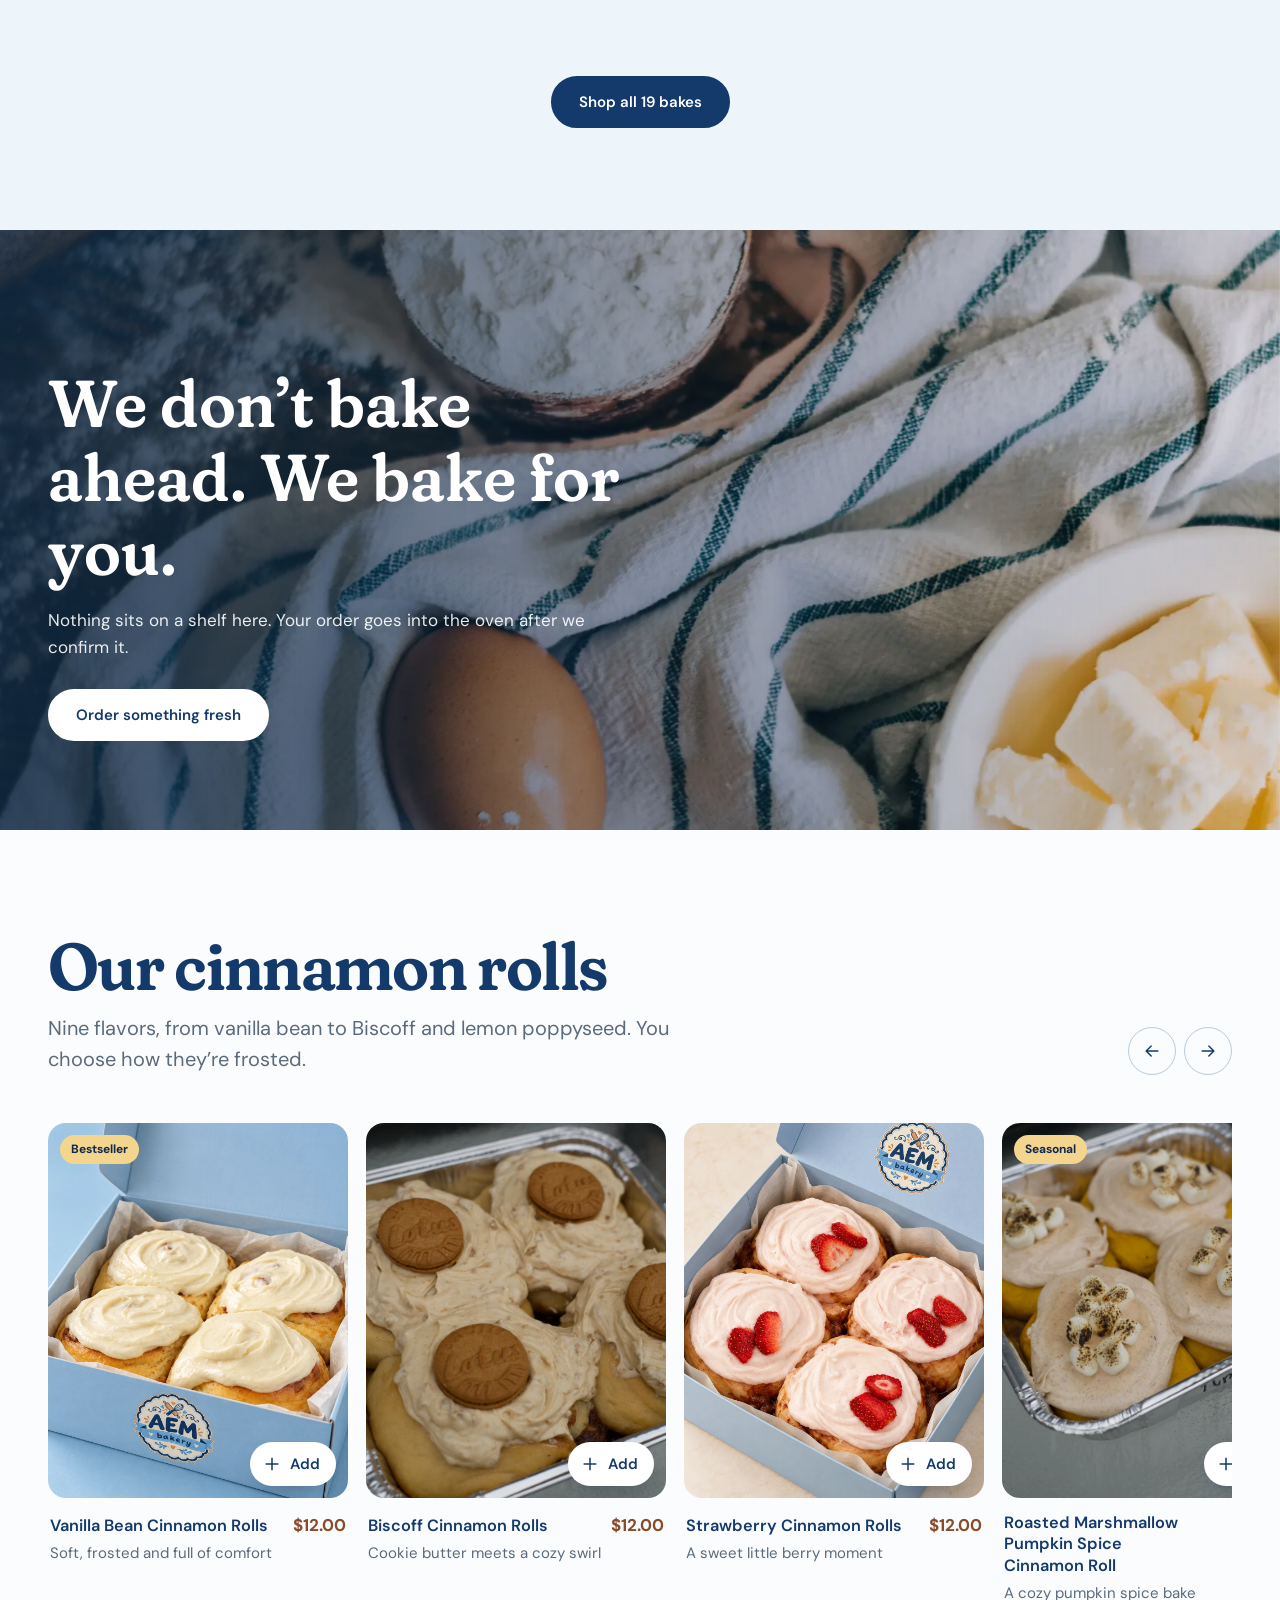
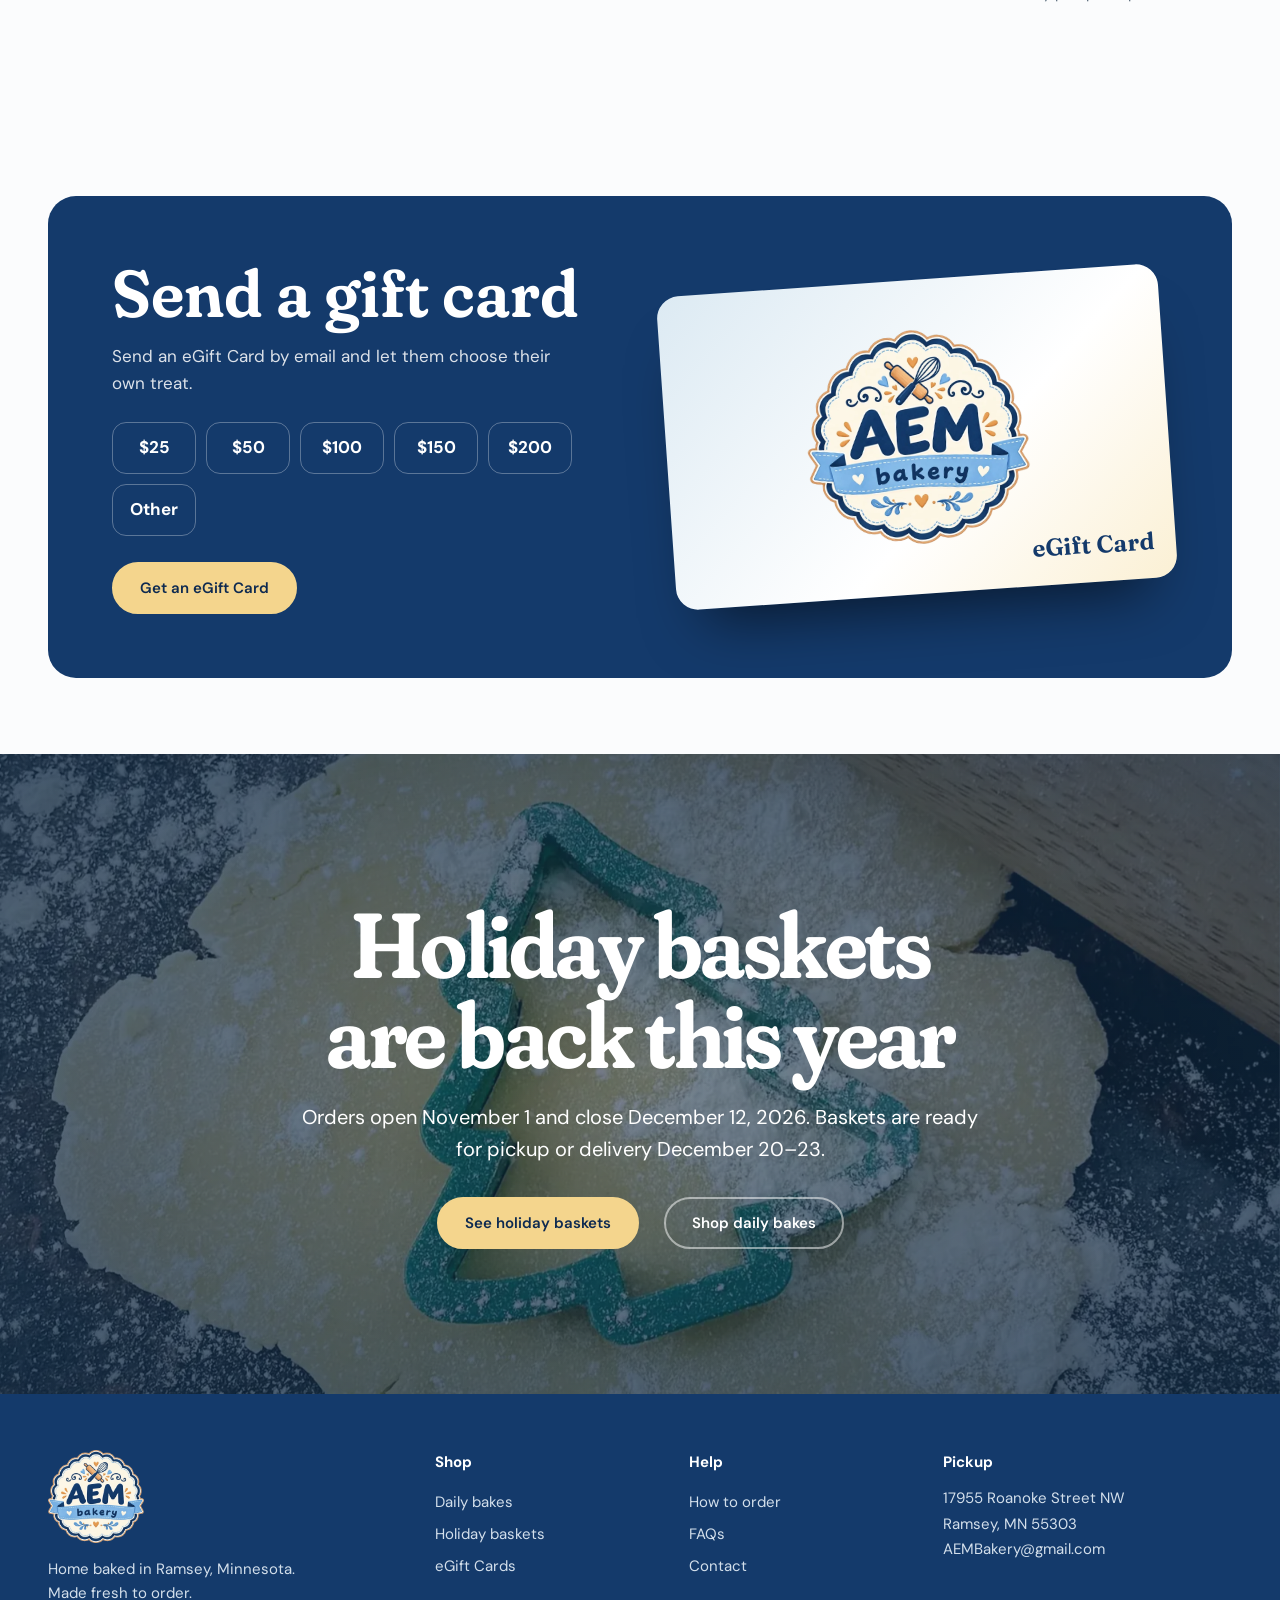
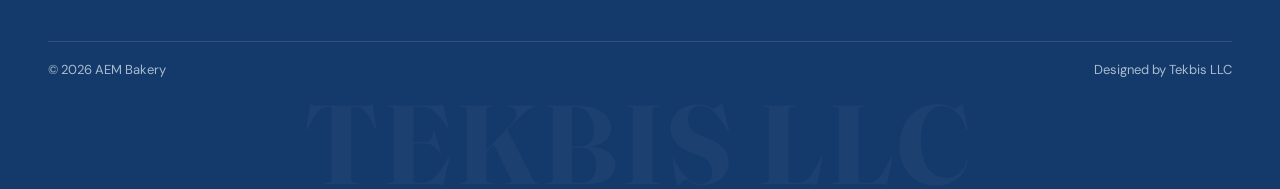
==== commit 5a0fb146: "add new files" ====
--- a/index.html
+++ b/index.html
@@ -10,16 +10,8 @@
 <meta content="website" property="og:type"/>
 <meta content="AEM Bakery | Home-baked cinnamon rolls &amp; treats in Ramsey, MN" property="og:title"/>
 <meta content="Home-baked cinnamon rolls, cookies, breads and cakes in Ramsey, Minnesota. Order online for pickup or delivery, baked fresh to order." property="og:description"/>
-<meta content="assets/og-image.png" property="og:image"/>
-<meta content="1200" property="og:image:width"/>
-<meta content="630" property="og:image:height"/>
-<meta content="image/png" property="og:image:type"/>
-<meta content="AEM Bakery" property="og:image:alt"/>
-<meta content="summary_large_image" name="twitter:card"/>
-<meta content="assets/og-image.png" name="twitter:image"/>
-<link href="favicon.ico" rel="icon" sizes="any"/>
-<link href="assets/favicon-32.png" rel="icon" sizes="32x32" type="image/png"/>
-<link href="assets/apple-touch-icon.png" rel="apple-touch-icon"/>
+<meta content="assets/studio-rolls.webp" property="og:image"/>
+<link href="assets/logo.png" rel="icon" type="image/png"/>
 <link as="font" crossorigin="" href="assets/fonts/fraunces-latin-full-normal.woff2" rel="preload" type="font/woff2"/>
 <link as="font" crossorigin="" href="assets/fonts/dm-sans-latin-wght-normal.woff2" rel="preload" type="font/woff2"/>
 <link href="https://images.unsplash.com" rel="preconnect"/>
@@ -37,67 +29,67 @@
 <div class="utility"><div class="wrap">
 <span class="utility-side">Home baked in Ramsey, Minnesota</span>
 <span class="utility-mid">Baked fresh to order. Pickup or delivery.</span>
-<span class="utility-side"><a href="/gift-cards">Get an eGift Card</a></span>
+<span class="utility-side"><a href="gift-cards.html">Get an eGift Card</a></span>
 </div></div>
 <header class="site-header">
 <div class="wrap header-inner">
 <button aria-controls="nav-drawer" aria-expanded="false" aria-label="Open menu" class="icon-btn menu-btn"><svg aria-hidden="true" class="ui-icon" fill="none" stroke="currentColor" stroke-linecap="round" stroke-linejoin="round" stroke-width="1.7" viewbox="0 0 24 24"><path d="M4 7h16M4 12h16M4 17h10"></path></svg></button>
-<a aria-label="AEM Bakery home" class="brand" href="/"><img alt="AEM Bakery" height="88" src="assets/logo-badge.webp" width="91"/></a>
+<a aria-label="AEM Bakery home" class="brand" href="index.html"><img alt="AEM Bakery" height="88" src="assets/logo-badge.webp" width="91"/></a>
 <nav aria-label="Main" class="main-nav">
 <div class="nav-item">
 <button aria-controls="mega-shop" aria-expanded="false" class="nav-trigger">Daily bakes <svg aria-hidden="true" class="ui-icon" fill="none" stroke="currentColor" stroke-linecap="round" stroke-linejoin="round" stroke-width="1.7" viewbox="0 0 24 24"><path d="m7 10 5 5 5-5"></path></svg></button>
 <div class="mega" id="mega-shop">
 <div class="mega-links">
-<a class="mega-link" href="/shop"><img alt="" loading="lazy" src="assets/menu-18.webp"/><div><strong>Everything we bake</strong><span>All 19 daily bakes</span></div></a>
-<a class="mega-link" href="/shop?category=rolls"><img alt="" loading="lazy" src="assets/studio-rolls.webp"/><div><strong>Cinnamon rolls</strong><span>Nine flavors of soft, frosted swirls</span></div></a><a class="mega-link" href="/shop?category=treats"><img alt="" loading="lazy" src="assets/studio-cookies.webp"/><div><strong>Cookies and treats</strong><span>Cookies, bars and things to share</span></div></a><a class="mega-link" href="/shop?category=bakes"><img alt="" loading="lazy" src="assets/studio-bread.webp"/><div><strong>Breads and cakes</strong><span>Loaves, scones and cake by the pan</span></div></a>
+<a class="mega-link" href="shop.html"><img alt="" loading="lazy" src="assets/menu-18.webp"/><div><strong>Everything we bake</strong><span>All 19 daily bakes</span></div></a>
+<a class="mega-link" href="shop.html?category=rolls"><img alt="" loading="lazy" src="assets/studio-rolls.webp"/><div><strong>Cinnamon rolls</strong><span>Nine flavors of soft, frosted swirls</span></div></a><a class="mega-link" href="shop.html?category=treats"><img alt="" loading="lazy" src="assets/studio-cookies.webp"/><div><strong>Cookies and treats</strong><span>Cookies, bars and things to share</span></div></a><a class="mega-link" href="shop.html?category=bakes"><img alt="" loading="lazy" src="assets/studio-bread.webp"/><div><strong>Breads and cakes</strong><span>Loaves, scones and cake by the pan</span></div></a>
 </div>
-<a class="mega-feature" href="/holiday-baskets">
+<a class="mega-feature" href="holiday-baskets.html">
 <img alt="" loading="lazy" src="assets/studio-strawberry.webp"/>
 <div><strong>Holiday baskets</strong><span>Order Nov 1 – Dec 12, pickup Dec 20–23</span></div>
 </a>
-<div class="mega-foot"><span>Baked fresh to order, ready in as little as 6 hours</span><a class="link" href="/gift-cards">eGift Cards</a></div>
+<div class="mega-foot"><span>Baked fresh to order, ready in as little as 6 hours</span><a class="link" href="gift-cards.html">eGift Cards</a></div>
 </div>
 </div>
-<a href="/holiday-baskets">Holiday baskets</a>
-<a href="/our-kitchen">Our kitchen</a>
-<a href="/contact">Contact</a>
+<a href="holiday-baskets.html">Holiday baskets</a>
+<a href="our-kitchen.html">Our kitchen</a>
+<a href="contact.html">Contact</a>
 </nav>
 <div class="header-actions">
-<a class="btn btn--butter" href="/shop">Shop now</a>
+<a class="btn btn--butter" href="shop.html">Shop now</a>
 <button aria-label="Open cart" class="cart-btn" data-open-cart=""><svg aria-hidden="true" class="ui-icon" fill="none" stroke="currentColor" stroke-linecap="round" stroke-linejoin="round" stroke-width="1.7" viewbox="0 0 24 24"><path d="M5 8h14l-1 12H6L5 8Z"></path><path d="M9 8V6a3 3 0 0 1 6 0v2"></path></svg><span class="cart-label">Cart</span><span class="cart-count" data-cart-count="">0</span></button>
 </div>
 </div>
 </header>
 <div class="drawer-backdrop" data-backdrop=""></div>
 <aside aria-hidden="true" aria-label="Menu" class="nav-drawer" id="nav-drawer" inert="">
-<div class="drawer-head"><a aria-label="Home" href="/"><img alt="AEM Bakery" src="assets/logo-badge.webp"/></a><button aria-label="Close menu" class="icon-btn" data-close-nav=""><svg aria-hidden="true" class="ui-icon" fill="none" stroke="currentColor" stroke-linecap="round" stroke-linejoin="round" stroke-width="1.7" viewbox="0 0 24 24"><path d="m6 6 12 12M18 6 6 18"></path></svg></button></div>
+<div class="drawer-head"><a aria-label="Home" href="index.html"><img alt="AEM Bakery" src="assets/logo-badge.webp"/></a><button aria-label="Close menu" class="icon-btn" data-close-nav=""><svg aria-hidden="true" class="ui-icon" fill="none" stroke="currentColor" stroke-linecap="round" stroke-linejoin="round" stroke-width="1.7" viewbox="0 0 24 24"><path d="m6 6 12 12M18 6 6 18"></path></svg></button></div>
 <nav aria-label="Mobile" class="drawer-links">
-<a href="/shop">Daily bakes <svg aria-hidden="true" class="ui-icon" fill="none" stroke="currentColor" stroke-linecap="round" stroke-linejoin="round" stroke-width="1.7" viewbox="0 0 24 24"><path d="M5 12h14m-6-6 6 6-6 6"></path></svg></a>
-<a href="/holiday-baskets">Holiday baskets <svg aria-hidden="true" class="ui-icon" fill="none" stroke="currentColor" stroke-linecap="round" stroke-linejoin="round" stroke-width="1.7" viewbox="0 0 24 24"><path d="M5 12h14m-6-6 6 6-6 6"></path></svg></a>
-<a href="/our-kitchen">Our kitchen <svg aria-hidden="true" class="ui-icon" fill="none" stroke="currentColor" stroke-linecap="round" stroke-linejoin="round" stroke-width="1.7" viewbox="0 0 24 24"><path d="M5 12h14m-6-6 6 6-6 6"></path></svg></a>
-<a href="/contact">Contact <svg aria-hidden="true" class="ui-icon" fill="none" stroke="currentColor" stroke-linecap="round" stroke-linejoin="round" stroke-width="1.7" viewbox="0 0 24 24"><path d="M5 12h14m-6-6 6 6-6 6"></path></svg></a>
+<a href="shop.html">Daily bakes <svg aria-hidden="true" class="ui-icon" fill="none" stroke="currentColor" stroke-linecap="round" stroke-linejoin="round" stroke-width="1.7" viewbox="0 0 24 24"><path d="M5 12h14m-6-6 6 6-6 6"></path></svg></a>
+<a href="holiday-baskets.html">Holiday baskets <svg aria-hidden="true" class="ui-icon" fill="none" stroke="currentColor" stroke-linecap="round" stroke-linejoin="round" stroke-width="1.7" viewbox="0 0 24 24"><path d="M5 12h14m-6-6 6 6-6 6"></path></svg></a>
+<a href="our-kitchen.html">Our kitchen <svg aria-hidden="true" class="ui-icon" fill="none" stroke="currentColor" stroke-linecap="round" stroke-linejoin="round" stroke-width="1.7" viewbox="0 0 24 24"><path d="M5 12h14m-6-6 6 6-6 6"></path></svg></a>
+<a href="contact.html">Contact <svg aria-hidden="true" class="ui-icon" fill="none" stroke="currentColor" stroke-linecap="round" stroke-linejoin="round" stroke-width="1.7" viewbox="0 0 24 24"><path d="M5 12h14m-6-6 6 6-6 6"></path></svg></a>
 </nav>
 <div class="drawer-foot">
-<a class="btn btn--block" href="/shop">Shop now</a>
+<a class="btn btn--block" href="shop.html">Shop now</a>
 </div>
 </aside>
 <main id="main">
-<section aria-label="AEM Bakery signature bakes" aria-roledescription="carousel" class="hero hero-minimal hero-3d"><div class="minimal-heading"><p data-edit="index.001">HOME BAKED IN RAMSEY, MINNESOTA</p><h1 data-edit="index.002">Homemade happiness.</h1><p class="minimal-description" id="hero-description">Soft cinnamon swirls. Generous vanilla frosting.</p></div><div aria-label="Choose a bakery collection" class="signature-orbit" role="group"><svg aria-hidden="true" class="arc-lines" viewbox="0 0 860 500"><path d="M60 455a370 370 0 0 1 740 0"></path></svg><button aria-pressed="true" class="orbit-label selected" data-slide="0">Cinnamon rolls</button><button aria-pressed="false" class="orbit-label" data-slide="1">Cookies</button><button aria-pressed="false" class="orbit-label" data-slide="2">Breads</button><button aria-pressed="false" class="orbit-label" data-slide="3">Cakes</button><div class="orbit-pointer"><span></span></div><div class="hero-stage"><div class="hero-products"><span aria-hidden="true" class="hero-plate"></span><img alt="Vanilla bean cinnamon rolls, without packaging" class="hero-product active" fetchpriority="high" src="assets/hero-clean-rolls.webp"/><img alt="Chocolate chip toffee cookies, without packaging" class="hero-product" src="assets/hero-clean-cookies.webp"/><img alt="Golden mini French baguettes, without packaging" class="hero-product" src="assets/hero-clean-bread.webp"/><img alt="Caramel-frosted banana cake pieces, without packaging" class="hero-product" src="assets/hero-clean-cake.webp"/></div></div></div><div class="minimal-product"><div class="minimal-product-line"><h2 id="hero-name">Vanilla bean cinnamon rolls</h2><span aria-hidden="true" class="minimal-divider"></span><strong id="hero-price">$12</strong></div><a class="button" href="/shop#item-vanilla-bean-cinnamon-rolls" id="hero-order">Order now <span><svg aria-hidden="true" class="ui-icon" fill="none" stroke="currentColor" stroke-linecap="round" stroke-linejoin="round" stroke-width="1.6" viewbox="0 0 24 24"><path d="M4 12h16m-6-6 6 6-6 6"></path></svg></span></a></div><div class="hero-controls"><button aria-label="Previous bake" id="prev"><svg aria-hidden="true" class="ui-icon" fill="none" stroke="currentColor" stroke-linecap="round" stroke-linejoin="round" stroke-width="1.6" viewbox="0 0 24 24"><path d="M20 12H4m6-6-6 6 6 6"></path></svg></button><span id="slide-count">01 <i>/ 04</i></span><button aria-label="Next bake" id="next"><svg aria-hidden="true" class="ui-icon" fill="none" stroke="currentColor" stroke-linecap="round" stroke-linejoin="round" stroke-width="1.6" viewbox="0 0 24 24"><path d="M4 12h16m-6-6 6 6-6 6"></path></svg></button><button aria-label="Pause slideshow" aria-pressed="false" id="pause"><svg aria-hidden="true" class="ui-icon" fill="none" stroke="currentColor" stroke-linecap="round" stroke-width="1.7" viewbox="0 0 24 24"><path d="M9 6v12M15 6v12"></path></svg></button></div><a class="hero-scroll" href="#discover"><span><svg aria-hidden="true" class="ui-icon" fill="none" stroke="currentColor" stroke-linecap="round" stroke-linejoin="round" stroke-width="1.6" viewbox="0 0 24 24"><path d="M12 4v16m-6-6 6 6 6-6"></path></svg></span>More to love</a></section>
+<section aria-label="AEM Bakery signature bakes" aria-roledescription="carousel" class="hero hero-minimal hero-3d"><div class="minimal-heading"><p data-edit="index.001">HOME BAKED IN RAMSEY, MINNESOTA</p><h1 data-edit="index.002">Homemade happiness.</h1><p class="minimal-description" id="hero-description">Soft cinnamon swirls. Generous vanilla frosting.</p></div><div aria-label="Choose a bakery collection" class="signature-orbit" role="group"><svg aria-hidden="true" class="arc-lines" viewbox="0 0 860 500"><path d="M60 455a370 370 0 0 1 740 0"></path></svg><button aria-pressed="true" class="orbit-label selected" data-slide="0">Cinnamon rolls</button><button aria-pressed="false" class="orbit-label" data-slide="1">Cookies</button><button aria-pressed="false" class="orbit-label" data-slide="2">Breads</button><button aria-pressed="false" class="orbit-label" data-slide="3">Cakes</button><div class="orbit-pointer"><span></span></div><div class="hero-stage"><div class="hero-products"><span aria-hidden="true" class="hero-plate"></span><img alt="Vanilla bean cinnamon rolls, without packaging" class="hero-product active" fetchpriority="high" src="assets/hero-clean-rolls.webp"/><img alt="Chocolate chip toffee cookies, without packaging" class="hero-product" src="assets/hero-clean-cookies.webp"/><img alt="Golden mini French baguettes, without packaging" class="hero-product" src="assets/hero-clean-bread.webp"/><img alt="Caramel-frosted banana cake pieces, without packaging" class="hero-product" src="assets/hero-clean-cake.webp"/></div></div></div><div class="minimal-product"><div class="minimal-product-line"><h2 id="hero-name">Vanilla bean cinnamon rolls</h2><span aria-hidden="true" class="minimal-divider"></span><strong id="hero-price">$12</strong></div><a class="button" href="shop.html#item-vanilla-bean-cinnamon-rolls" id="hero-order">Order now <span><svg aria-hidden="true" class="ui-icon" fill="none" stroke="currentColor" stroke-linecap="round" stroke-linejoin="round" stroke-width="1.6" viewbox="0 0 24 24"><path d="M4 12h16m-6-6 6 6-6 6"></path></svg></span></a></div><div class="hero-controls"><button aria-label="Previous bake" id="prev"><svg aria-hidden="true" class="ui-icon" fill="none" stroke="currentColor" stroke-linecap="round" stroke-linejoin="round" stroke-width="1.6" viewbox="0 0 24 24"><path d="M20 12H4m6-6-6 6 6 6"></path></svg></button><span id="slide-count">01 <i>/ 04</i></span><button aria-label="Next bake" id="next"><svg aria-hidden="true" class="ui-icon" fill="none" stroke="currentColor" stroke-linecap="round" stroke-linejoin="round" stroke-width="1.6" viewbox="0 0 24 24"><path d="M4 12h16m-6-6 6 6-6 6"></path></svg></button><button aria-label="Pause slideshow" aria-pressed="false" id="pause"><svg aria-hidden="true" class="ui-icon" fill="none" stroke="currentColor" stroke-linecap="round" stroke-width="1.7" viewbox="0 0 24 24"><path d="M9 6v12M15 6v12"></path></svg></button></div><a class="hero-scroll" href="#discover"><span><svg aria-hidden="true" class="ui-icon" fill="none" stroke="currentColor" stroke-linecap="round" stroke-linejoin="round" stroke-width="1.6" viewbox="0 0 24 24"><path d="M12 4v16m-6-6 6 6 6-6"></path></svg></span>More to love</a></section>
 <div aria-label="Why order with us" class="promise"><ul><li><svg aria-hidden="true" class="ui-icon" fill="none" stroke="currentColor" stroke-linecap="round" stroke-linejoin="round" stroke-width="1.7" viewbox="0 0 24 24"><path d="M12 20s-7-4.3-7-10a4 4 0 0 1 7-2.6A4 4 0 0 1 19 10c0 5.7-7 10-7 10Z"></path></svg>Baked fresh to order</li><li><svg aria-hidden="true" class="ui-icon" fill="none" stroke="currentColor" stroke-linecap="round" stroke-linejoin="round" stroke-width="1.7" viewbox="0 0 24 24"><path d="M4 11 12 4l8 7v9H4v-9Z"></path><path d="M10 20v-5h4v5"></path></svg>Home baked in Ramsey, MN</li><li><svg aria-hidden="true" class="ui-icon" fill="none" stroke="currentColor" stroke-linecap="round" stroke-linejoin="round" stroke-width="1.7" viewbox="0 0 24 24"><circle cx="12" cy="12" r="8.5"></circle><path d="M12 7.5V12l3 2"></path></svg>At least 6 hours’ notice</li><li><svg aria-hidden="true" class="ui-icon" fill="none" stroke="currentColor" stroke-linecap="round" stroke-linejoin="round" stroke-width="1.7" viewbox="0 0 24 24"><path d="M12 21s-6.5-5.6-6.5-11a6.5 6.5 0 0 1 13 0c0 5.4-6.5 11-6.5 11Z"></path><circle cx="12" cy="10" r="2.3"></circle></svg>Pickup in Ramsey</li><li><svg aria-hidden="true" class="ui-icon" fill="none" stroke="currentColor" stroke-linecap="round" stroke-linejoin="round" stroke-width="1.7" viewbox="0 0 24 24"><path d="M4 10h16l-1.6 9H5.6L4 10Z"></path><path d="m8 10 3-6M16 10l-3-6M9 14v2M12 14v2M15 14v2"></path></svg>Holiday baskets Dec 20–23</li><li><svg aria-hidden="true" class="ui-icon" fill="none" stroke="currentColor" stroke-linecap="round" stroke-linejoin="round" stroke-width="1.7" viewbox="0 0 24 24"><rect height="11" rx="1.5" width="16" x="4" y="9"></rect><path d="M3 9h18M12 9v11M12 9S9.5 4 7.5 5.5 9 9 12 9Zm0 0s2.5-5 4.5-3.5S15 9 12 9Z"></path></svg>eGift Cards available</li><li><svg aria-hidden="true" class="ui-icon" fill="none" stroke="currentColor" stroke-linecap="round" stroke-linejoin="round" stroke-width="1.7" viewbox="0 0 24 24"><path d="M12 20s-7-4.3-7-10a4 4 0 0 1 7-2.6A4 4 0 0 1 19 10c0 5.7-7 10-7 10Z"></path></svg>Baked fresh to order</li><li><svg aria-hidden="true" class="ui-icon" fill="none" stroke="currentColor" stroke-linecap="round" stroke-linejoin="round" stroke-width="1.7" viewbox="0 0 24 24"><path d="M4 11 12 4l8 7v9H4v-9Z"></path><path d="M10 20v-5h4v5"></path></svg>Home baked in Ramsey, MN</li><li><svg aria-hidden="true" class="ui-icon" fill="none" stroke="currentColor" stroke-linecap="round" stroke-linejoin="round" stroke-width="1.7" viewbox="0 0 24 24"><circle cx="12" cy="12" r="8.5"></circle><path d="M12 7.5V12l3 2"></path></svg>At least 6 hours’ notice</li><li><svg aria-hidden="true" class="ui-icon" fill="none" stroke="currentColor" stroke-linecap="round" stroke-linejoin="round" stroke-width="1.7" viewbox="0 0 24 24"><path d="M12 21s-6.5-5.6-6.5-11a6.5 6.5 0 0 1 13 0c0 5.4-6.5 11-6.5 11Z"></path><circle cx="12" cy="10" r="2.3"></circle></svg>Pickup in Ramsey</li><li><svg aria-hidden="true" class="ui-icon" fill="none" stroke="currentColor" stroke-linecap="round" stroke-linejoin="round" stroke-width="1.7" viewbox="0 0 24 24"><path d="M4 10h16l-1.6 9H5.6L4 10Z"></path><path d="m8 10 3-6M16 10l-3-6M9 14v2M12 14v2M15 14v2"></path></svg>Holiday baskets Dec 20–23</li><li><svg aria-hidden="true" class="ui-icon" fill="none" stroke="currentColor" stroke-linecap="round" stroke-linejoin="round" stroke-width="1.7" viewbox="0 0 24 24"><rect height="11" rx="1.5" width="16" x="4" y="9"></rect><path d="M3 9h18M12 9v11M12 9S9.5 4 7.5 5.5 9 9 12 9Zm0 0s2.5-5 4.5-3.5S15 9 12 9Z"></path></svg>eGift Cards available</li></ul></div>
 <section class="section" id="discover"><div class="wrap">
-<div class="section-head"><div><h2 class="t-h2" data-edit="index.003">Daily fresh picks</h2><p class="t-lede" data-edit="index.004">Nineteen bakes, and every one is made after you order it.</p></div><a class="link" data-edit="index.005" href="/shop">Explore all</a></div>
-<div class="cat-grid"><a class="cat-tile" href="/shop?category=rolls"><img alt="" data-edit="index.006" loading="lazy" src="assets/studio-rolls.webp"/><div class="cat-tile-body"><div><h3 data-edit="index.007">Cinnamon rolls</h3><p data-edit="index.008">Nine flavors of soft, frosted swirls</p></div><span class="round"><svg aria-hidden="true" class="ui-icon" fill="none" stroke="currentColor" stroke-linecap="round" stroke-linejoin="round" stroke-width="1.7" viewbox="0 0 24 24"><path d="M5 12h14m-6-6 6 6-6 6"></path></svg></span></div></a><a class="cat-tile" href="/shop?category=treats"><img alt="" data-edit="index.009" loading="lazy" src="assets/studio-cookies.webp"/><div class="cat-tile-body"><div><h3 data-edit="index.010">Cookies and treats</h3><p data-edit="index.011">Cookies, bars and things to share</p></div><span class="round"><svg aria-hidden="true" class="ui-icon" fill="none" stroke="currentColor" stroke-linecap="round" stroke-linejoin="round" stroke-width="1.7" viewbox="0 0 24 24"><path d="M5 12h14m-6-6 6 6-6 6"></path></svg></span></div></a><a class="cat-tile" href="/shop?category=bakes"><img alt="" data-edit="index.012" loading="lazy" src="assets/studio-bread.webp"/><div class="cat-tile-body"><div><h3 data-edit="index.013">Breads and cakes</h3><p data-edit="index.014">Loaves, scones and cake by the pan</p></div><span class="round"><svg aria-hidden="true" class="ui-icon" fill="none" stroke="currentColor" stroke-linecap="round" stroke-linejoin="round" stroke-width="1.7" viewbox="0 0 24 24"><path d="M5 12h14m-6-6 6 6-6 6"></path></svg></span></div></a></div>
+<div class="section-head"><div><h2 class="t-h2" data-edit="index.003">Daily fresh picks</h2><p class="t-lede" data-edit="index.004">Nineteen bakes, and every one is made after you order it.</p></div><a class="link" data-edit="index.005" href="shop.html">Explore all</a></div>
+<div class="cat-grid"><a class="cat-tile" href="shop.html?category=rolls"><img alt="" data-edit="index.006" loading="lazy" src="assets/studio-rolls.webp"/><div class="cat-tile-body"><div><h3 data-edit="index.007">Cinnamon rolls</h3><p data-edit="index.008">Nine flavors of soft, frosted swirls</p></div><span class="round"><svg aria-hidden="true" class="ui-icon" fill="none" stroke="currentColor" stroke-linecap="round" stroke-linejoin="round" stroke-width="1.7" viewbox="0 0 24 24"><path d="M5 12h14m-6-6 6 6-6 6"></path></svg></span></div></a><a class="cat-tile" href="shop.html?category=treats"><img alt="" data-edit="index.009" loading="lazy" src="assets/studio-cookies.webp"/><div class="cat-tile-body"><div><h3 data-edit="index.010">Cookies and treats</h3><p data-edit="index.011">Cookies, bars and things to share</p></div><span class="round"><svg aria-hidden="true" class="ui-icon" fill="none" stroke="currentColor" stroke-linecap="round" stroke-linejoin="round" stroke-width="1.7" viewbox="0 0 24 24"><path d="M5 12h14m-6-6 6 6-6 6"></path></svg></span></div></a><a class="cat-tile" href="shop.html?category=bakes"><img alt="" data-edit="index.012" loading="lazy" src="assets/studio-bread.webp"/><div class="cat-tile-body"><div><h3 data-edit="index.013">Breads and cakes</h3><p data-edit="index.014">Loaves, scones and cake by the pan</p></div><span class="round"><svg aria-hidden="true" class="ui-icon" fill="none" stroke="currentColor" stroke-linecap="round" stroke-linejoin="round" stroke-width="1.7" viewbox="0 0 24 24"><path d="M5 12h14m-6-6 6 6-6 6"></path></svg></span></div></a></div>
 </div></section>
 <section class="section section--frost"><div class="wrap">
 <div class="section-head"><div><h2 class="t-h2" data-edit="index.015">Our most popular bakes</h2><p class="t-lede" data-edit="index.016">Add what you like to your cart. You’ll choose pickup or delivery at checkout and pay securely online.</p></div>
 <div aria-label="Filter bakes" class="tabs" role="group"><button aria-pressed="true" class="tab" data-home-filter="all">Bestsellers</button><button aria-pressed="false" class="tab" data-home-filter="rolls">Cinnamon rolls</button><button aria-pressed="false" class="tab" data-home-filter="treats">Cookies and treats</button><button aria-pressed="false" class="tab" data-home-filter="bakes">Breads and cakes</button></div>
 </div>
 <div class="product-grid" data-products="home"></div>
-<div style="text-align:center;margin-top:44px"><a class="btn" data-edit="index.017" href="/shop">Shop all 19 bakes</a></div>
+<div style="text-align:center;margin-top:44px"><a class="btn" data-edit="index.017" href="shop.html">Shop all 19 bakes</a></div>
 </div></section>
 <section class="photo-band" data-parallax="">
 <img alt="Flour, eggs and butter on a striped kitchen towel" data-edit="index.018" decoding="async" loading="lazy" src="assets/stock/flatlay.webp"/>
-<div class="wrap"><blockquote data-edit="index.019">We don’t bake ahead. We bake for you.</blockquote><p data-edit="index.020">Nothing sits on a shelf here. Your order goes into the oven after we confirm it.</p><a class="btn btn--light" data-edit="index.021" href="/shop">Order something fresh</a></div>
+<div class="wrap"><blockquote data-edit="index.019">We don’t bake ahead. We bake for you.</blockquote><p data-edit="index.020">Nothing sits on a shelf here. Your order goes into the oven after we confirm it.</p><a class="btn btn--light" data-edit="index.021" href="shop.html">Order something fresh</a></div>
 </section>
 <section class="section"><div class="wrap">
 <div class="section-head"><div><h2 class="t-h2" data-edit="index.022">Our cinnamon rolls</h2><p class="t-lede" data-edit="index.023">Nine flavors, from vanilla bean to Biscoff and lemon poppyseed. You choose how they’re frosted.</p></div>
@@ -108,14 +100,14 @@
 <div>
 <h2 data-edit="index.024">Send a gift card</h2>
 <p data-edit="index.025">Send an eGift Card by email and let them choose their own treat.</p>
-<div class="amounts"><a href="/gift-cards?amount=25">$25</a><a href="/gift-cards?amount=50">$50</a><a href="/gift-cards?amount=100">$100</a><a href="/gift-cards?amount=150">$150</a><a href="/gift-cards?amount=200">$200</a><a href="/gift-cards?amount=other">Other</a></div>
-<a class="btn btn--butter" data-edit="index.026" href="/gift-cards">Get an eGift Card</a>
+<div class="amounts"><a href="gift-cards.html?amount=25">$25</a><a href="gift-cards.html?amount=50">$50</a><a href="gift-cards.html?amount=100">$100</a><a href="gift-cards.html?amount=150">$150</a><a href="gift-cards.html?amount=200">$200</a><a href="gift-cards.html?amount=other">Other</a></div>
+<a class="btn btn--butter" data-edit="index.026" href="gift-cards.html">Get an eGift Card</a>
 </div>
 <div aria-hidden="true" class="gift-card-visual"><img alt="" src="assets/logo-badge.webp"/><span>eGift Card</span></div>
 </div></section>
 <section class="cta-band" data-parallax="">
 <img alt="A Christmas tree cookie cutter on rolled dough" data-edit="index.027" decoding="async" loading="lazy" src="assets/stock/rolldough.webp"/>
-<div class="wrap"><h2 data-edit="index.028">Holiday baskets are back this year</h2><p data-edit="index.029">Orders open November 1 and close December 12, 2026. Baskets are ready for pickup or delivery December 20–23.</p><div class="hero-actions"><a class="btn btn--butter" data-edit="index.030" href="/holiday-baskets">See holiday baskets</a><a class="btn btn--ghost" data-edit="index.031" href="/shop">Shop daily bakes</a></div></div>
+<div class="wrap"><h2 data-edit="index.028">Holiday baskets are back this year</h2><p data-edit="index.029">Orders open November 1 and close December 12, 2026. Baskets are ready for pickup or delivery December 20–23.</p><div class="hero-actions"><a class="btn btn--butter" data-edit="index.030" href="holiday-baskets.html">See holiday baskets</a><a class="btn btn--ghost" data-edit="index.031" href="shop.html">Shop daily bakes</a></div></div>
 </section>
 </main>
 <footer class="site-footer">
@@ -126,15 +118,15 @@
 <p>Home baked in Ramsey, Minnesota. Made fresh to order.</p>
 </div>
 <nav aria-label="Shop" class="ft-col"><h3>Shop</h3>
-<a href="/shop">Daily bakes</a><a href="/holiday-baskets">Holiday baskets</a><a href="/gift-cards">eGift Cards</a></nav>
+<a href="shop.html">Daily bakes</a><a href="holiday-baskets.html">Holiday baskets</a><a href="gift-cards.html">eGift Cards</a></nav>
 <nav aria-label="Help" class="ft-col"><h3>Help</h3>
-<a href="/our-kitchen#how-it-works">How to order</a><a href="/contact#faq">FAQs</a><a href="/contact">Contact</a></nav>
+<a href="our-kitchen.html#how-it-works">How to order</a><a href="contact.html#faq">FAQs</a><a href="contact.html">Contact</a></nav>
 <div class="ft-col"><h3>Pickup</h3>
 <address><span class="nw">17955 Roanoke Street NW</span><br/>Ramsey, MN 55303<br/><a href="mailto:AEMBakery@gmail.com">AEMBakery@gmail.com</a></address></div>
 </div>
 <div class="footer-base">
 <span>© <span data-year="">2026</span> AEM Bakery</span>
-<a class="credit" href="https://www.tekbis.com/" rel="noopener" target="_blank">Designed and Developed by<img alt="Tekbis" src="assets/tekbis-logo.png"></a>
+<span>Designed by Tekbis LLC</span>
 </div>
 <div aria-hidden="true" class="footer-watermark">TEKBIS LLC</div>
 </div>
@@ -145,7 +137,7 @@
 <div class="cart-foot" data-cart-foot="">
 <div class="cart-row"><span>Items</span><span data-cart-qty="">0</span></div>
 <div class="cart-row total"><span>Subtotal</span><span data-cart-subtotal="">$0.00</span></div>
-<a class="btn btn--block" href="/checkout">Checkout</a>
+<a class="btn btn--block" href="checkout.html">Checkout</a>
 <p class="t-small">Choose pickup or delivery at checkout. We confirm every order by email before we bake.</p>
 </div>
 </aside>
@@ -156,7 +148,7 @@
 <div aria-live="polite" class="toast" role="status">
 <img alt="" class="toast-img" data-toast-img="" src="[data-uri]"/>
 <div class="toast-body"><span class="toast-title" data-toast-title=""></span><strong data-toast-text=""></strong><span class="toast-sub" data-toast-sub=""></span></div>
-<div class="toast-actions"><button class="btn btn--sm" data-open-cart="">View cart</button><a class="toast-checkout" href="/checkout">Checkout</a></div>
+<div class="toast-actions"><button class="btn btn--sm" data-open-cart="">View cart</button><a class="toast-checkout" href="checkout.html">Checkout</a></div>
 <button aria-label="Dismiss" class="toast-x" data-toast-close=""><svg aria-hidden="true" class="ui-icon" fill="none" stroke="currentColor" stroke-linecap="round" stroke-linejoin="round" stroke-width="1.7" viewbox="0 0 24 24"><path d="m6 6 12 12M18 6 6 18"></path></svg></button>
 </div>
 </body>
--- a/site.css
+++ b/site.css
@@ -742,9 +742,6 @@
 .ft-col address a{display:inline;padding:0}
 .nw{white-space:nowrap}
 .site-footer .footer-base{font-size:var(--fs-xs);color:#a9bccf;padding-block:18px}
-.site-footer .credit{display:inline-flex;align-items:center;gap:5px;white-space:nowrap;text-decoration:none}
-.site-footer .credit:hover{color:#fff}
-.site-footer .credit img{height:24px;width:auto;display:block}
 .footer-watermark{font-size:clamp(2.6rem,9vw,7rem);margin-top:0}
 @media(max-width:820px){.ft{grid-template-columns:1fr 1fr;gap:26px 20px;padding-block:40px 26px}.ft-brand{grid-column:1/-1;display:flex;align-items:center;gap:14px}.ft-brand img{width:64px;margin:0}.ft-col:last-child{grid-column:1/-1}}
 @media(max-width:720px){.site-footer .footer-base{justify-content:center;text-align:center;flex-direction:column;gap:4px}}
@@ -1153,3 +1150,8 @@
   .co-summary::before{content:'';position:absolute;z-index:-1;top:-200vh;bottom:-200vh;left:calc(clamp(28px,5vw,72px) / -2);width:100vw;background:var(--frost-2);border-left:1px solid var(--line)}
   .co-summary{z-index:0}
 }
+.bb-item small{display:block;font-size:.78rem;color:var(--muted);line-height:1.3;margin:1px 0 2px}
+.bb-none{padding:20px;text-align:center;color:var(--muted);list-style:none}
+.bb-group{grid-column:1/-1;list-style:none;margin:10px 0 2px;font-size:.78rem;font-weight:700;letter-spacing:.06em;text-transform:uppercase;color:var(--muted)}
+.bb-group:first-child{margin-top:0}
+@media(min-width:1200px){[data-products="holiday"]{grid-template-columns:repeat(5,minmax(0,1fr))}}
